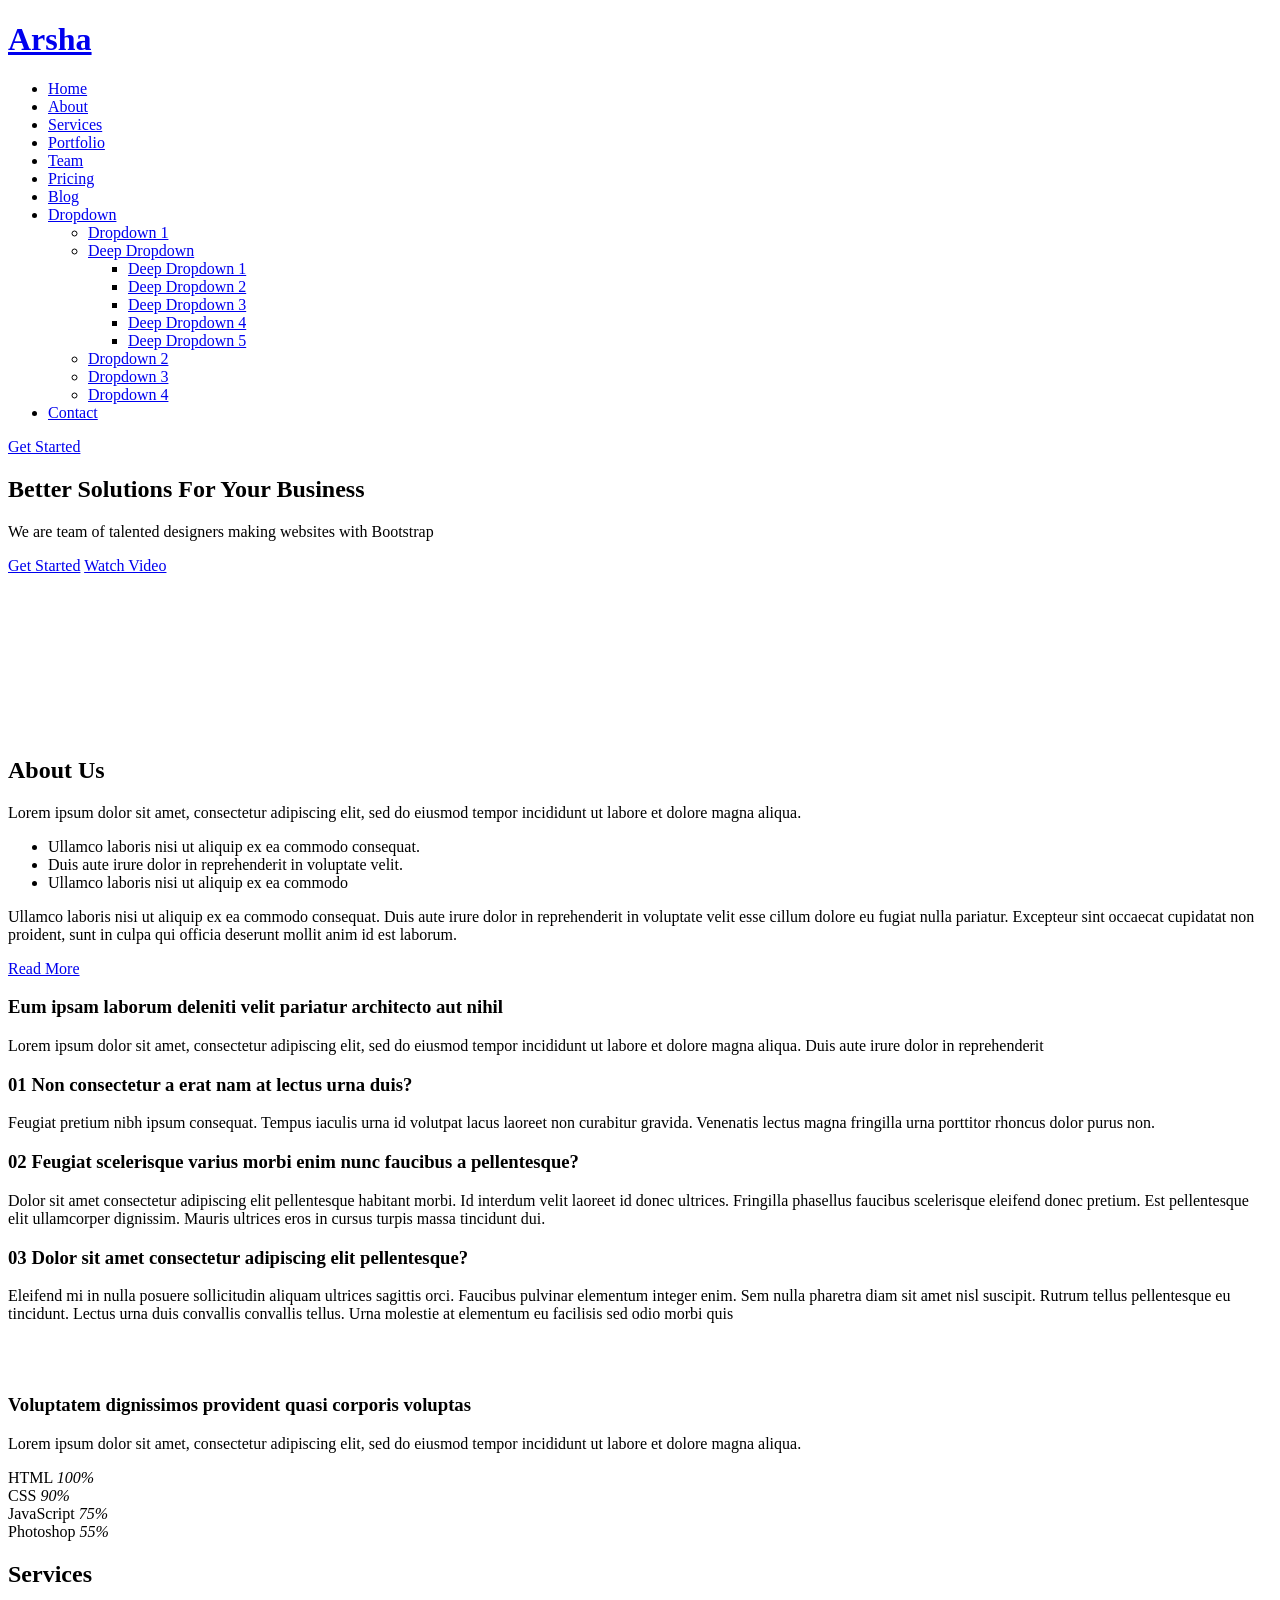
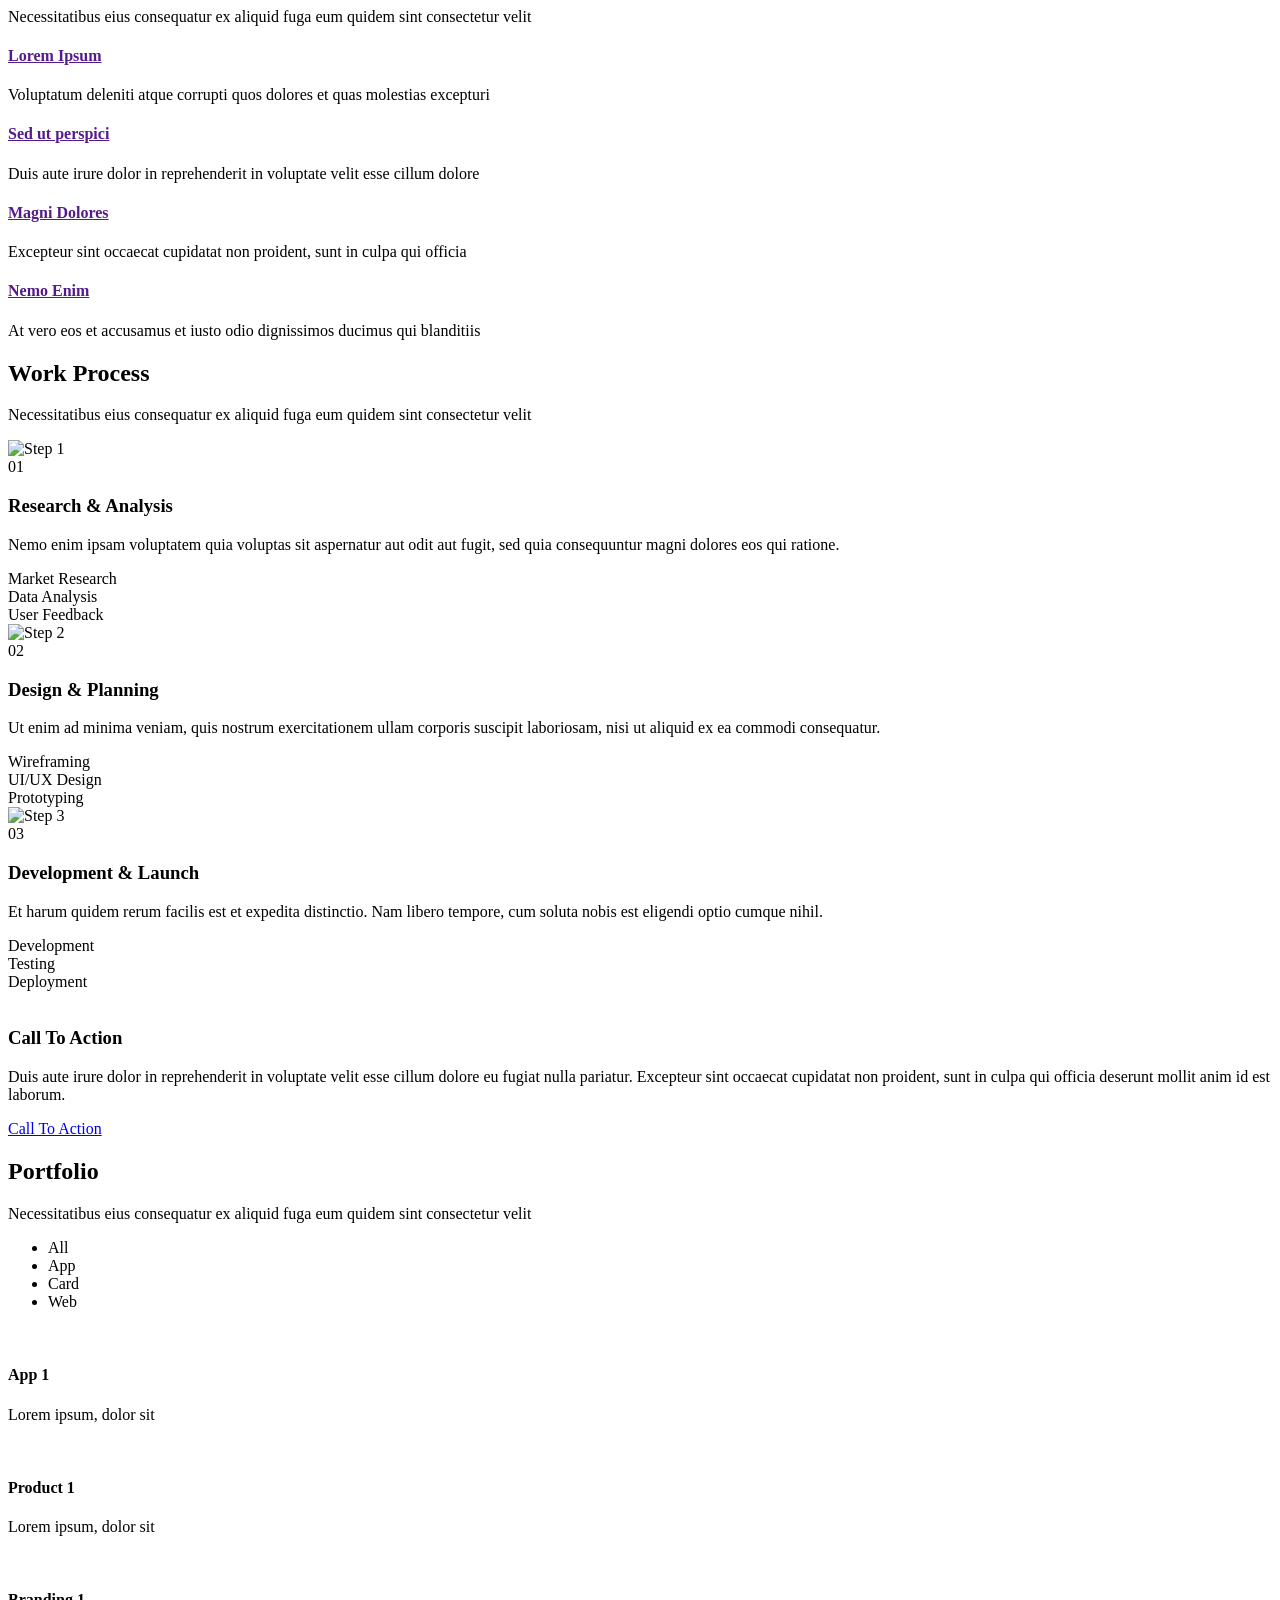
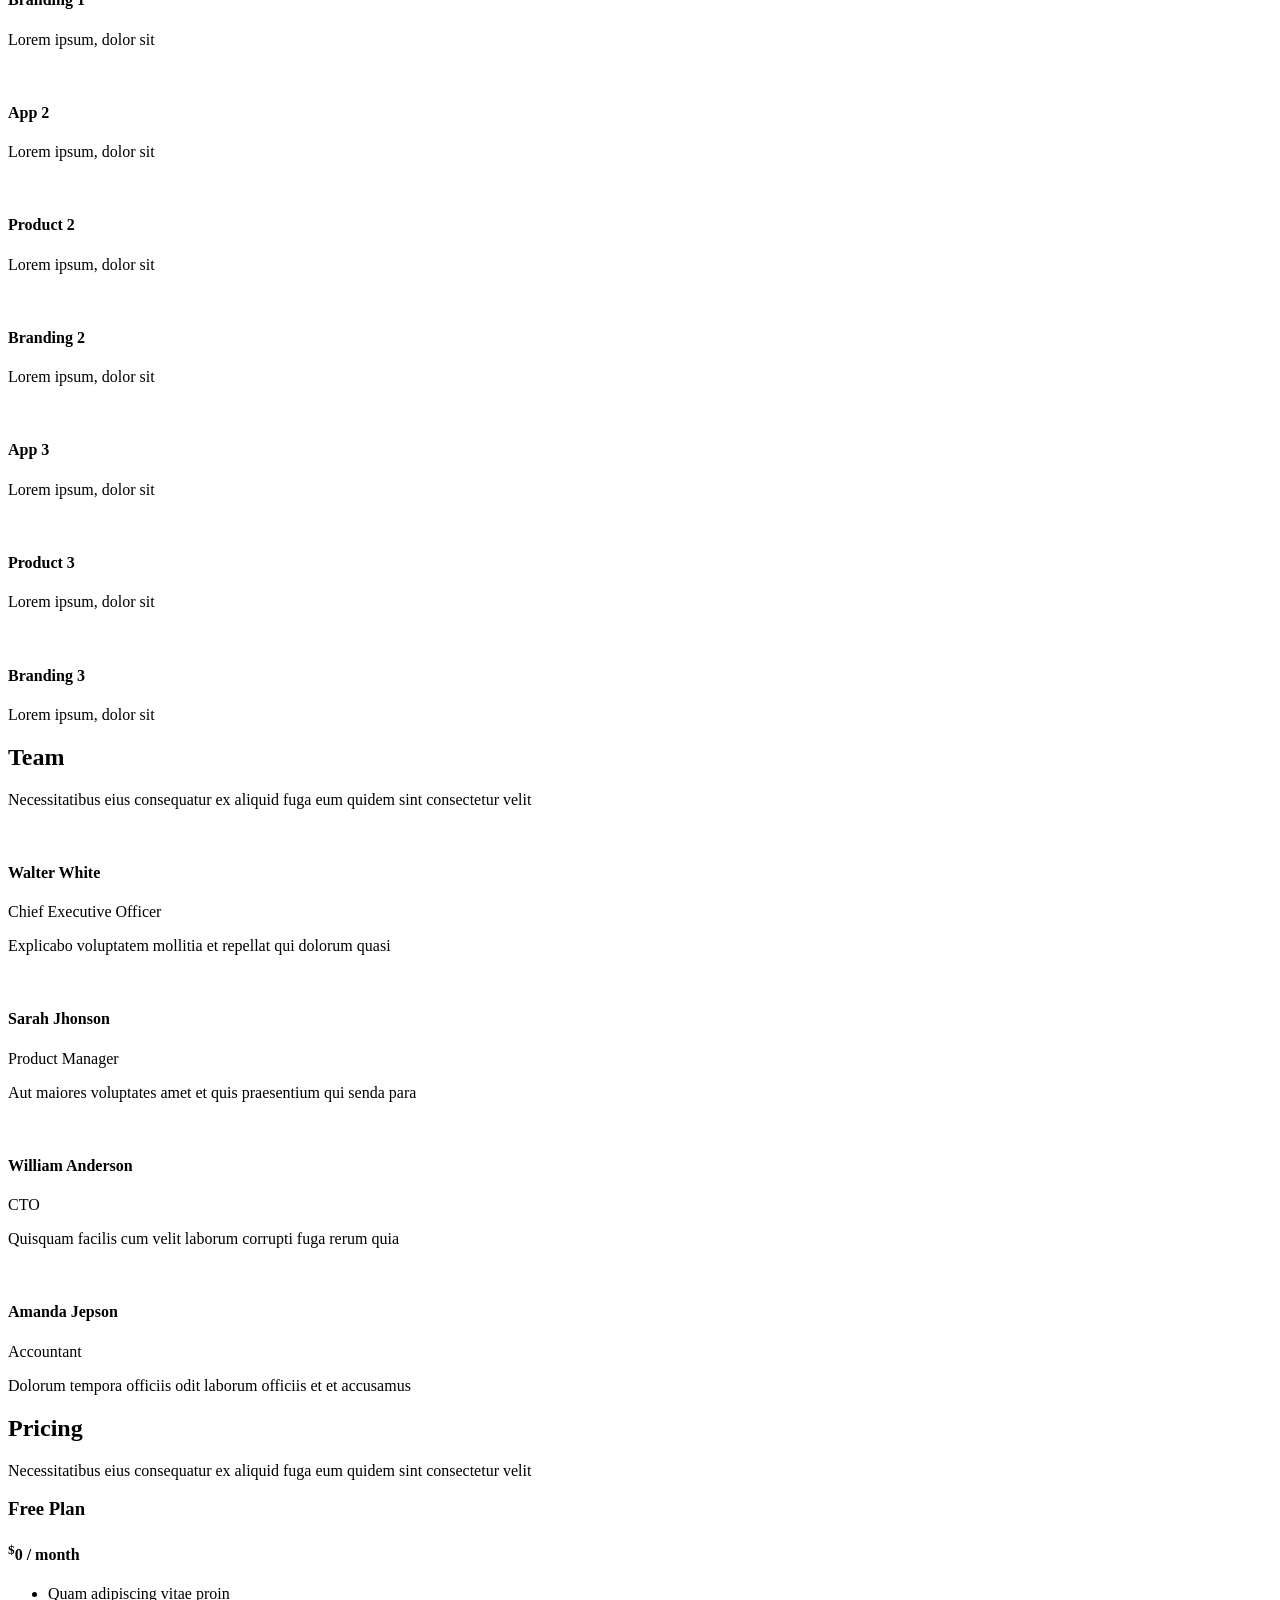
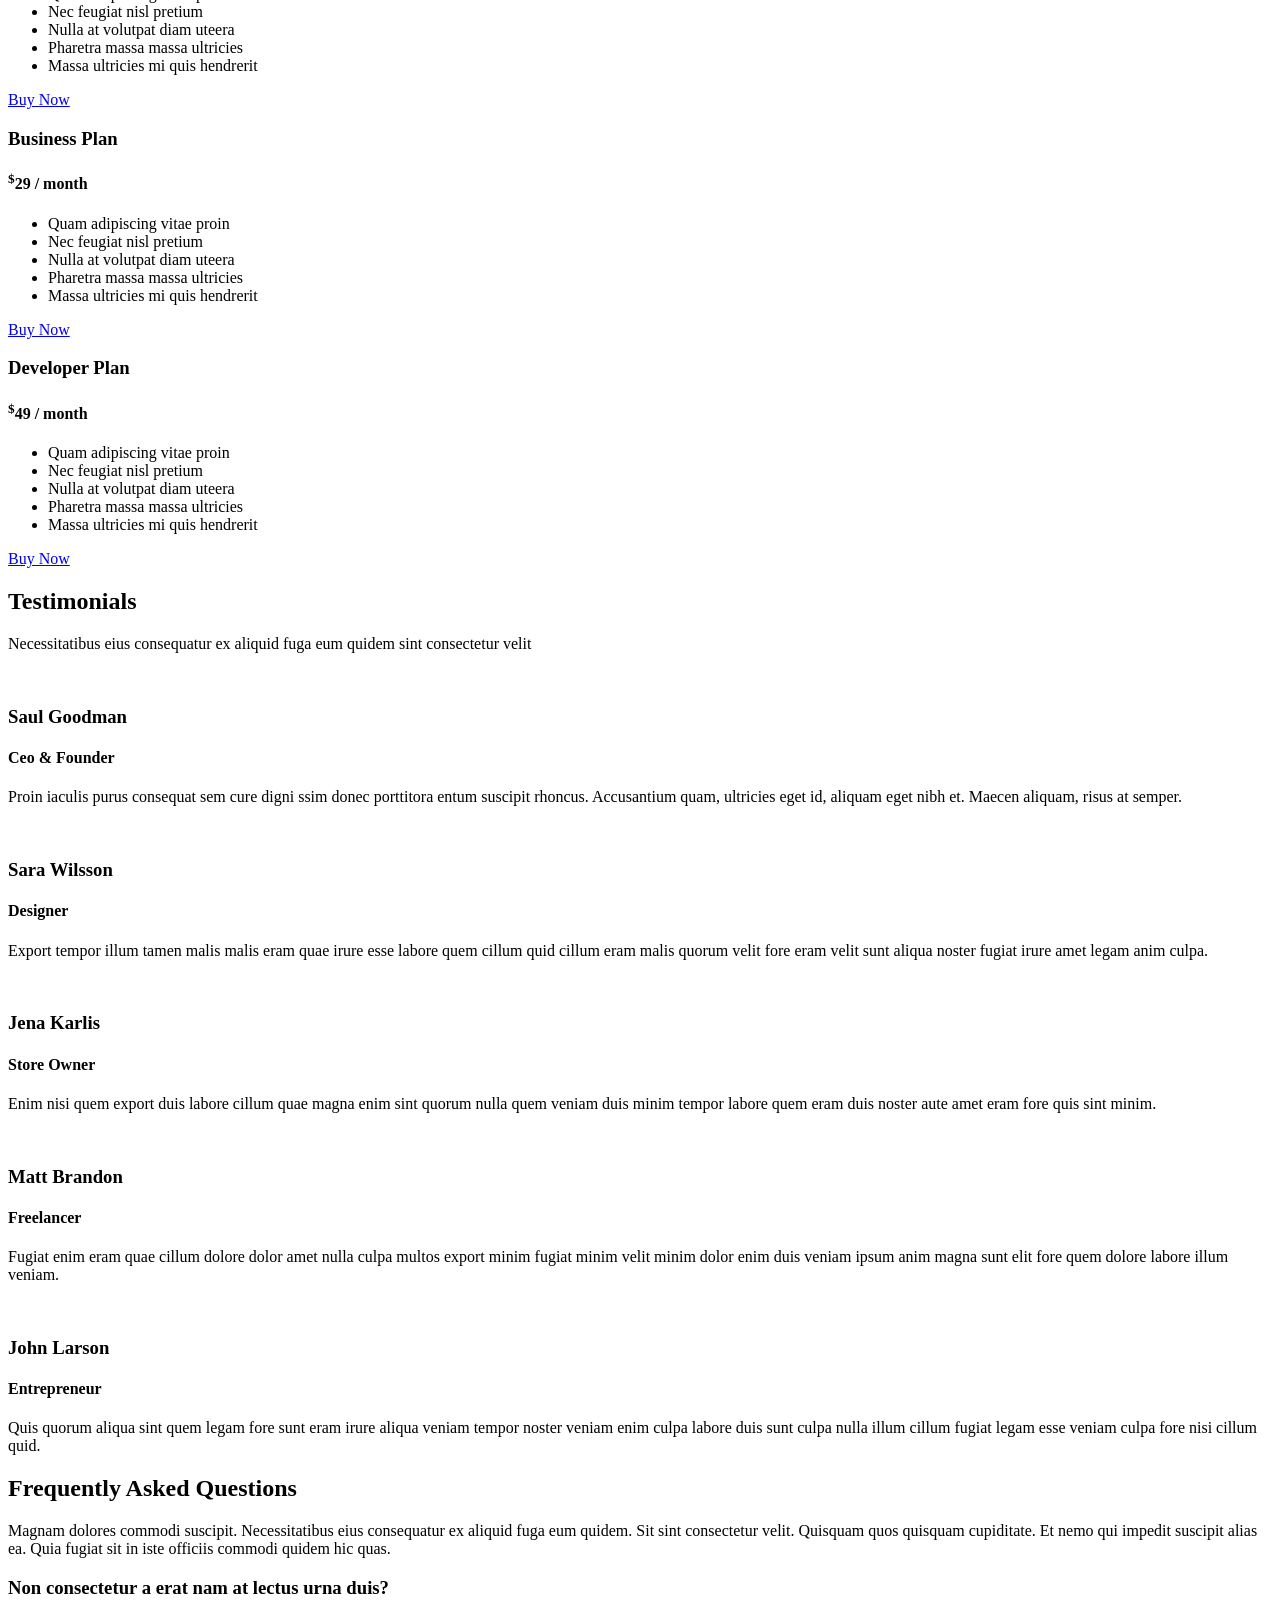
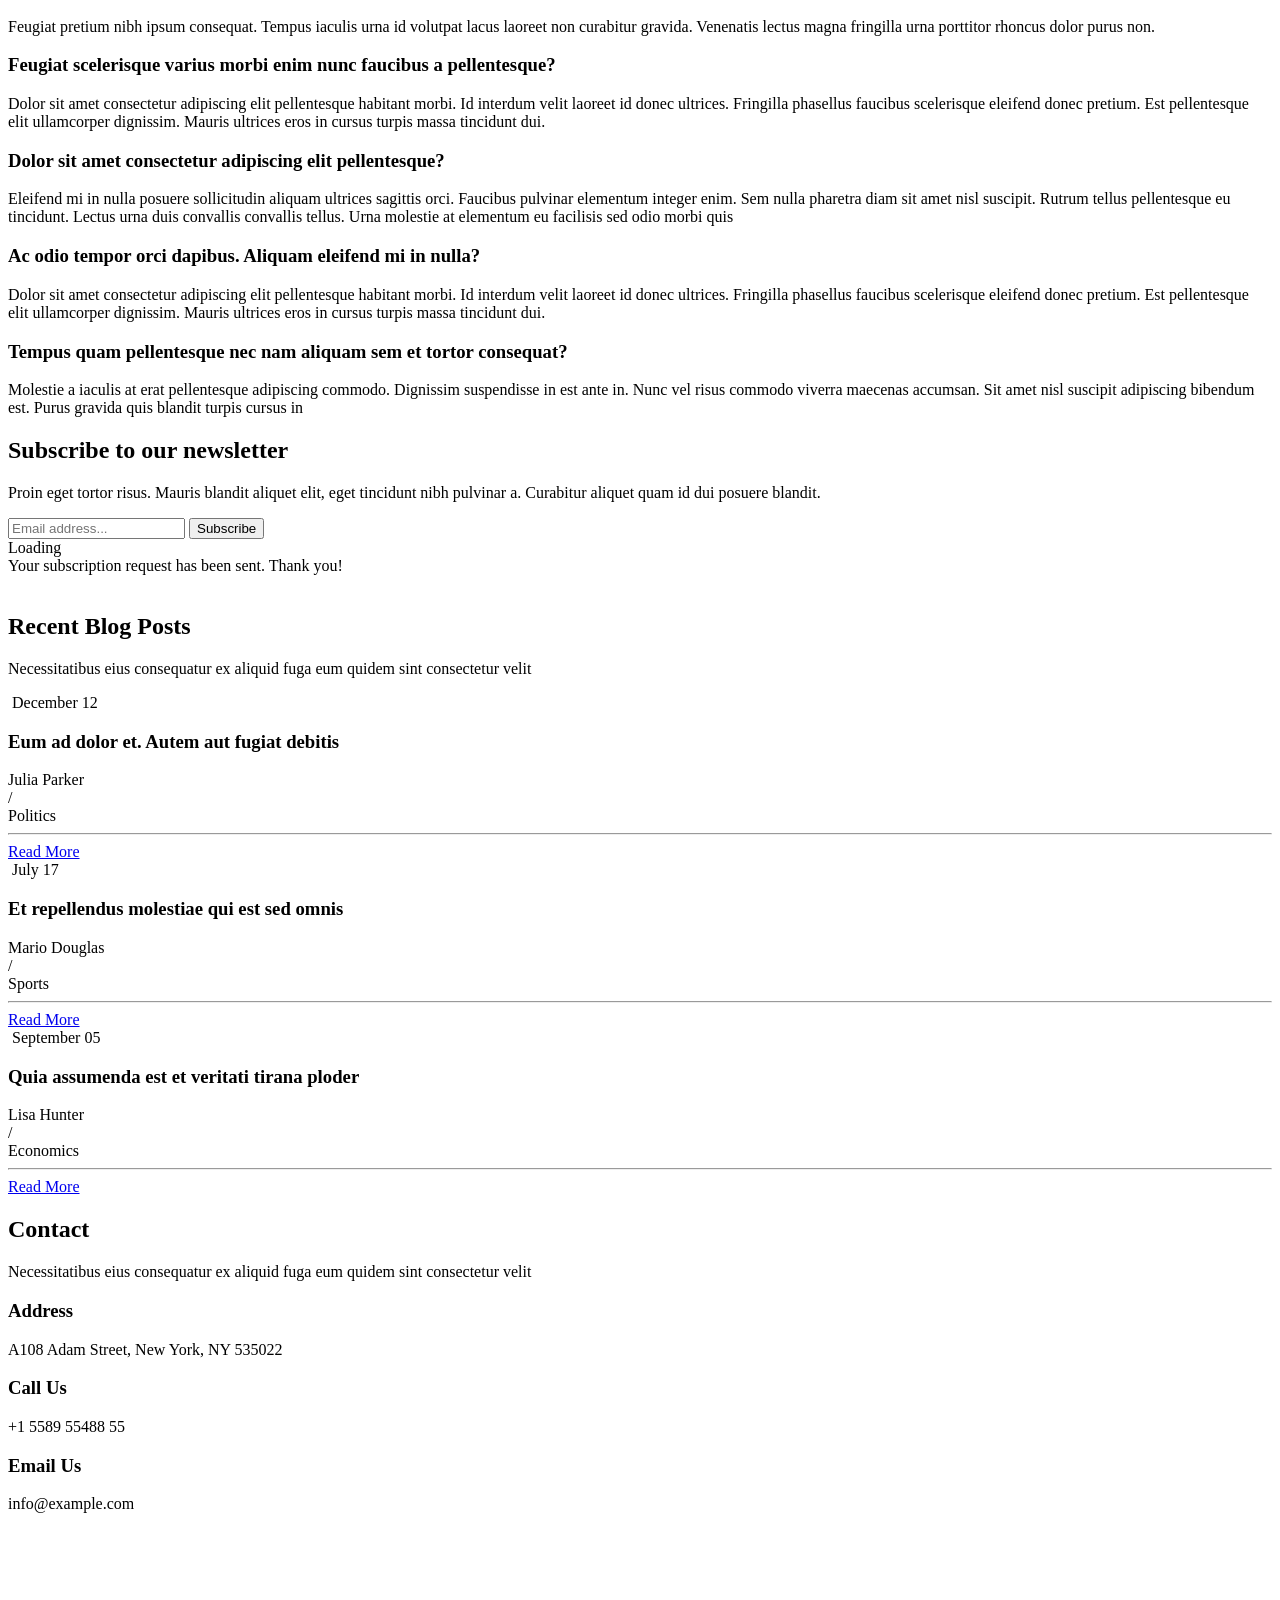
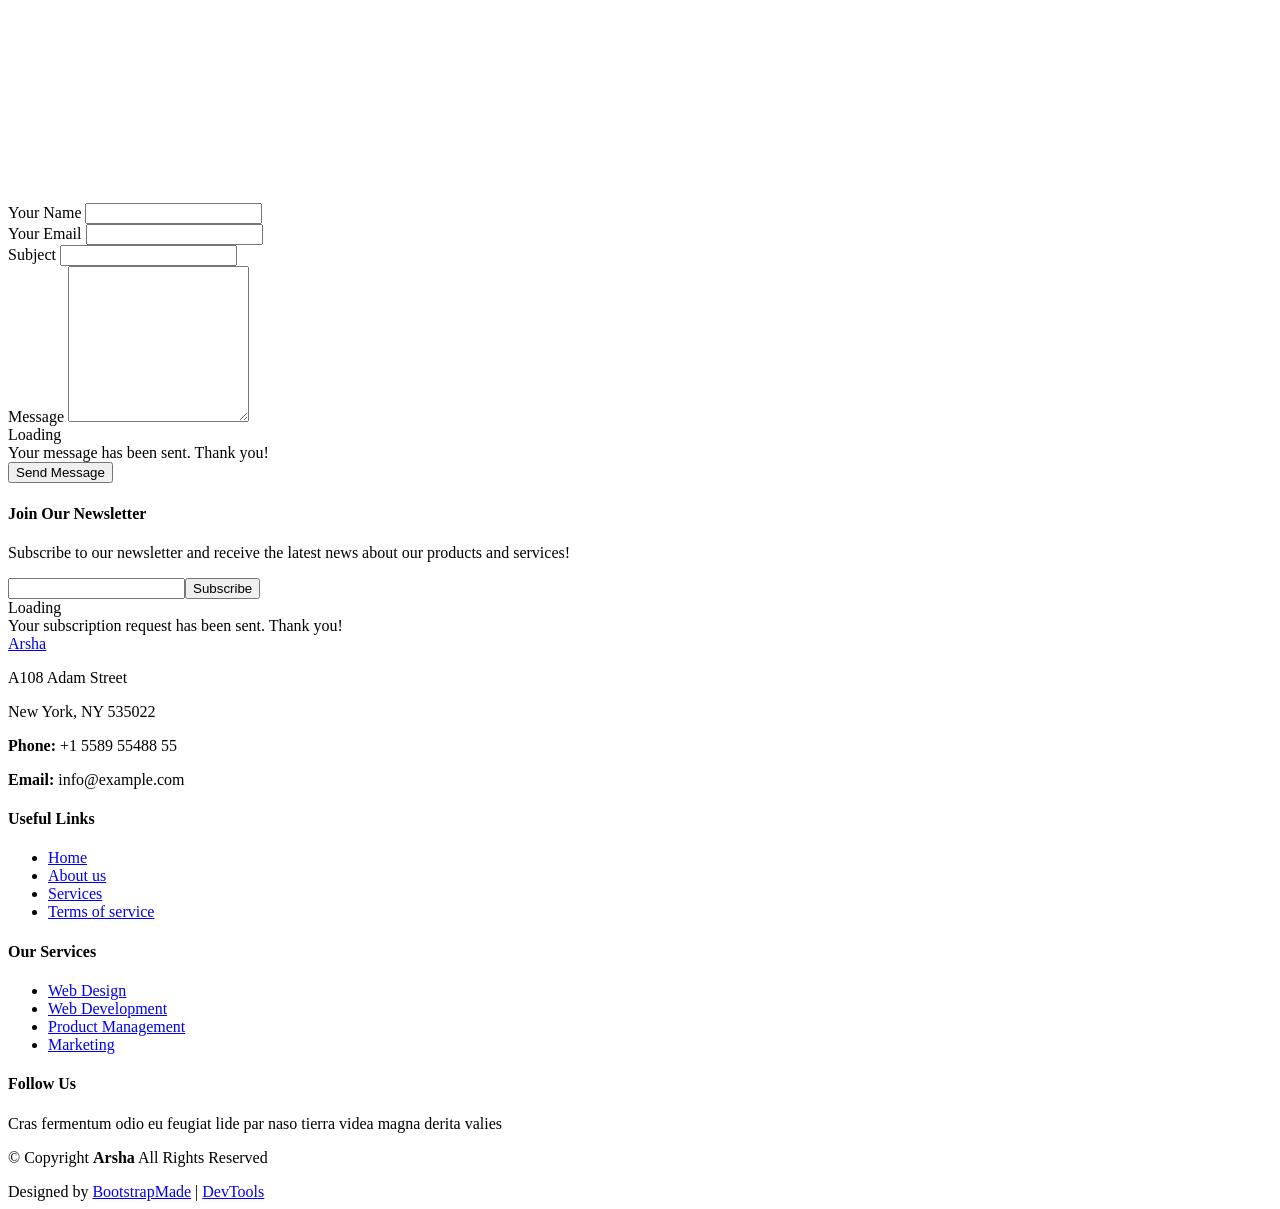
==== index.html @ c10fc230 "Add files via upload" ====
<!DOCTYPE html>
<html lang="en">

<head>
  <meta charset="utf-8">
  <meta content="width=device-width, initial-scale=1.0" name="viewport">
  <title>Index - Arsha Bootstrap Template</title>
  <meta name="description" content="">
  <meta name="keywords" content="">

  <!-- Favicons -->
  <link href="assets/img/favicon.png" rel="icon">
  <link href="assets/img/apple-touch-icon.png" rel="apple-touch-icon">

  <!-- Fonts -->
  <link href="https://fonts.googleapis.com" rel="preconnect">
  <link href="https://fonts.gstatic.com" rel="preconnect" crossorigin>
  <link href="https://fonts.googleapis.com/css2?family=Open+Sans:ital,wght@0,300;0,400;0,500;0,600;0,700;0,800;1,300;1,400;1,500;1,600;1,700;1,800&family=Poppins:ital,wght@0,100;0,200;0,300;0,400;0,500;0,600;0,700;0,800;0,900;1,100;1,200;1,300;1,400;1,500;1,600;1,700;1,800;1,900&family=Jost:ital,wght@0,100;0,200;0,300;0,400;0,500;0,600;0,700;0,800;0,900;1,100;1,200;1,300;1,400;1,500;1,600;1,700;1,800;1,900&display=swap" rel="stylesheet">

  <!-- Vendor CSS Files -->
  <link href="assets/vendor/bootstrap/css/bootstrap.min.css" rel="stylesheet">
  <link href="assets/vendor/bootstrap-icons/bootstrap-icons.css" rel="stylesheet">
  <link href="assets/vendor/aos/aos.css" rel="stylesheet">
  <link href="assets/vendor/glightbox/css/glightbox.min.css" rel="stylesheet">
  <link href="assets/vendor/swiper/swiper-bundle.min.css" rel="stylesheet">

  <!-- Main CSS File -->
  <link href="assets/css/main.css" rel="stylesheet">

  <!-- =======================================================
  * Template Name: Arsha
  * Template URL: https://bootstrapmade.com/arsha-free-bootstrap-html-template-corporate/
  * Updated: Feb 22 2025 with Bootstrap v5.3.3
  * Author: BootstrapMade.com
  * License: https://bootstrapmade.com/license/
  ======================================================== -->
</head>

<body class="index-page">

  <header id="header" class="header d-flex align-items-center fixed-top">
    <div class="container-fluid container-xl position-relative d-flex align-items-center">

      <a href="index.html" class="logo d-flex align-items-center me-auto">
        <!-- Uncomment the line below if you also wish to use an image logo -->
        <!-- <img src="assets/img/logo.webp" alt=""> -->
        <h1 class="sitename">Arsha</h1>
      </a>

      <nav id="navmenu" class="navmenu">
        <ul>
          <li><a href="#hero" class="active">Home</a></li>
          <li><a href="#about">About</a></li>
          <li><a href="#services">Services</a></li>
          <li><a href="#portfolio">Portfolio</a></li>
          <li><a href="#team">Team</a></li>
          <li><a href="#pricing">Pricing</a></li>
          <li><a href="blog.html">Blog</a></li>
          <li class="dropdown"><a href="#"><span>Dropdown</span> <i class="bi bi-chevron-down toggle-dropdown"></i></a>
            <ul>
              <li><a href="#">Dropdown 1</a></li>
              <li class="dropdown"><a href="#"><span>Deep Dropdown</span> <i class="bi bi-chevron-down toggle-dropdown"></i></a>
                <ul>
                  <li><a href="#">Deep Dropdown 1</a></li>
                  <li><a href="#">Deep Dropdown 2</a></li>
                  <li><a href="#">Deep Dropdown 3</a></li>
                  <li><a href="#">Deep Dropdown 4</a></li>
                  <li><a href="#">Deep Dropdown 5</a></li>
                </ul>
              </li>
              <li><a href="#">Dropdown 2</a></li>
              <li><a href="#">Dropdown 3</a></li>
              <li><a href="#">Dropdown 4</a></li>
            </ul>
          </li>
          <li><a href="#contact">Contact</a></li>
        </ul>
        <i class="mobile-nav-toggle d-xl-none bi bi-list"></i>
      </nav>

      <a class="btn-getstarted" href="#about">Get Started</a>

    </div>
  </header>

  <main class="main">

    <!-- Hero Section -->
    <section id="hero" class="hero section dark-background">

      <div class="container">
        <div class="row gy-4">
          <div class="col-lg-6 order-2 order-lg-1 d-flex flex-column justify-content-center" data-aos="zoom-out">
            <h1>Better Solutions For Your Business</h1>
            <p>We are team of talented designers making websites with Bootstrap</p>
            <div class="d-flex">
              <a href="#about" class="btn-get-started">Get Started</a>
              <a href="https://www.youtube.com/watch?v=Y7f98aduVJ8" class="glightbox btn-watch-video d-flex align-items-center"><i class="bi bi-play-circle"></i><span>Watch Video</span></a>
            </div>
          </div>
          <div class="col-lg-6 order-1 order-lg-2 hero-img" data-aos="zoom-out" data-aos-delay="200">
            <img src="assets/img/hero-img.png" class="img-fluid animated" alt="">
          </div>
        </div>
      </div>

    </section><!-- /Hero Section -->

    <!-- Clients Section -->
    <section id="clients" class="clients section light-background">

      <div class="container" data-aos="zoom-in">

        <div class="swiper init-swiper">
          <script type="application/json" class="swiper-config">
            {
              "loop": true,
              "speed": 600,
              "autoplay": {
                "delay": 5000
              },
              "slidesPerView": "auto",
              "pagination": {
                "el": ".swiper-pagination",
                "type": "bullets",
                "clickable": true
              },
              "breakpoints": {
                "320": {
                  "slidesPerView": 2,
                  "spaceBetween": 40
                },
                "480": {
                  "slidesPerView": 3,
                  "spaceBetween": 60
                },
                "640": {
                  "slidesPerView": 4,
                  "spaceBetween": 80
                },
                "992": {
                  "slidesPerView": 5,
                  "spaceBetween": 120
                },
                "1200": {
                  "slidesPerView": 6,
                  "spaceBetween": 120
                }
              }
            }
          </script>
          <div class="swiper-wrapper align-items-center">
            <div class="swiper-slide"><img src="assets/img/clients/clients-1.webp" class="img-fluid" alt=""></div>
            <div class="swiper-slide"><img src="assets/img/clients/clients-2.webp" class="img-fluid" alt=""></div>
            <div class="swiper-slide"><img src="assets/img/clients/clients-3.webp" class="img-fluid" alt=""></div>
            <div class="swiper-slide"><img src="assets/img/clients/clients-4.webp" class="img-fluid" alt=""></div>
            <div class="swiper-slide"><img src="assets/img/clients/clients-5.webp" class="img-fluid" alt=""></div>
            <div class="swiper-slide"><img src="assets/img/clients/clients-6.webp" class="img-fluid" alt=""></div>
            <div class="swiper-slide"><img src="assets/img/clients/clients-7.webp" class="img-fluid" alt=""></div>
            <div class="swiper-slide"><img src="assets/img/clients/clients-8.webp" class="img-fluid" alt=""></div>
          </div>
        </div>

      </div>

    </section><!-- /Clients Section -->

    <!-- About Section -->
    <section id="about" class="about section">

      <!-- Section Title -->
      <div class="container section-title" data-aos="fade-up">
        <h2>About Us</h2>
      </div><!-- End Section Title -->

      <div class="container">

        <div class="row gy-4">

          <div class="col-lg-6 content" data-aos="fade-up" data-aos-delay="100">
            <p>
              Lorem ipsum dolor sit amet, consectetur adipiscing elit, sed do eiusmod tempor incididunt ut labore et dolore
              magna aliqua.
            </p>
            <ul>
              <li><i class="bi bi-check2-circle"></i> <span>Ullamco laboris nisi ut aliquip ex ea commodo consequat.</span></li>
              <li><i class="bi bi-check2-circle"></i> <span>Duis aute irure dolor in reprehenderit in voluptate velit.</span></li>
              <li><i class="bi bi-check2-circle"></i> <span>Ullamco laboris nisi ut aliquip ex ea commodo</span></li>
            </ul>
          </div>

          <div class="col-lg-6" data-aos="fade-up" data-aos-delay="200">
            <p>Ullamco laboris nisi ut aliquip ex ea commodo consequat. Duis aute irure dolor in reprehenderit in voluptate velit esse cillum dolore eu fugiat nulla pariatur. Excepteur sint occaecat cupidatat non proident, sunt in culpa qui officia deserunt mollit anim id est laborum. </p>
            <a href="#" class="read-more"><span>Read More</span><i class="bi bi-arrow-right"></i></a>
          </div>

        </div>

      </div>

    </section><!-- /About Section -->

    <!-- Why Us Section -->
    <section id="why-us" class="section why-us light-background" data-builder="section">

      <div class="container-fluid">

        <div class="row gy-4">

          <div class="col-lg-7 d-flex flex-column justify-content-center order-2 order-lg-1">

            <div class="content px-xl-5" data-aos="fade-up" data-aos-delay="100">
              <h3><span>Eum ipsam laborum deleniti </span><strong>velit pariatur architecto aut nihil</strong></h3>
              <p>
                Lorem ipsum dolor sit amet, consectetur adipiscing elit, sed do eiusmod tempor incididunt ut labore et dolore magna aliqua. Duis aute irure dolor in reprehenderit
              </p>
            </div>

            <div class="faq-container px-xl-5" data-aos="fade-up" data-aos-delay="200">

              <div class="faq-item faq-active">

                <h3><span>01</span> Non consectetur a erat nam at lectus urna duis?</h3>
                <div class="faq-content">
                  <p>Feugiat pretium nibh ipsum consequat. Tempus iaculis urna id volutpat lacus laoreet non curabitur gravida. Venenatis lectus magna fringilla urna porttitor rhoncus dolor purus non.</p>
                </div>
                <i class="faq-toggle bi bi-chevron-right"></i>
              </div><!-- End Faq item-->

              <div class="faq-item">
                <h3><span>02</span> Feugiat scelerisque varius morbi enim nunc faucibus a pellentesque?</h3>
                <div class="faq-content">
                  <p>Dolor sit amet consectetur adipiscing elit pellentesque habitant morbi. Id interdum velit laoreet id donec ultrices. Fringilla phasellus faucibus scelerisque eleifend donec pretium. Est pellentesque elit ullamcorper dignissim. Mauris ultrices eros in cursus turpis massa tincidunt dui.</p>
                </div>
                <i class="faq-toggle bi bi-chevron-right"></i>
              </div><!-- End Faq item-->

              <div class="faq-item">
                <h3><span>03</span> Dolor sit amet consectetur adipiscing elit pellentesque?</h3>
                <div class="faq-content">
                  <p>Eleifend mi in nulla posuere sollicitudin aliquam ultrices sagittis orci. Faucibus pulvinar elementum integer enim. Sem nulla pharetra diam sit amet nisl suscipit. Rutrum tellus pellentesque eu tincidunt. Lectus urna duis convallis convallis tellus. Urna molestie at elementum eu facilisis sed odio morbi quis</p>
                </div>
                <i class="faq-toggle bi bi-chevron-right"></i>
              </div><!-- End Faq item-->

            </div>

          </div>

          <div class="col-lg-5 order-1 order-lg-2 why-us-img">
            <img src="assets/img/why-us.png" class="img-fluid" alt="" data-aos="zoom-in" data-aos-delay="100">
          </div>
        </div>

      </div>

    </section><!-- /Why Us Section -->

    <!-- Skills Section -->
    <section id="skills" class="skills section">

      <div class="container" data-aos="fade-up" data-aos-delay="100">

        <div class="row">

          <div class="col-lg-6 d-flex align-items-center">
            <img src="assets/img/illustration/illustration-10.webp" class="img-fluid" alt="">
          </div>

          <div class="col-lg-6 pt-4 pt-lg-0 content">

            <h3>Voluptatem dignissimos provident quasi corporis voluptas</h3>
            <p class="fst-italic">
              Lorem ipsum dolor sit amet, consectetur adipiscing elit, sed do eiusmod tempor incididunt ut labore et dolore magna aliqua.
            </p>

            <div class="skills-content skills-animation">

              <div class="progress">
                <span class="skill"><span>HTML</span> <i class="val">100%</i></span>
                <div class="progress-bar-wrap">
                  <div class="progress-bar" role="progressbar" aria-valuenow="100" aria-valuemin="0" aria-valuemax="100"></div>
                </div>
              </div><!-- End Skills Item -->

              <div class="progress">
                <span class="skill"><span>CSS</span> <i class="val">90%</i></span>
                <div class="progress-bar-wrap">
                  <div class="progress-bar" role="progressbar" aria-valuenow="90" aria-valuemin="0" aria-valuemax="100"></div>
                </div>
              </div><!-- End Skills Item -->

              <div class="progress">
                <span class="skill"><span>JavaScript</span> <i class="val">75%</i></span>
                <div class="progress-bar-wrap">
                  <div class="progress-bar" role="progressbar" aria-valuenow="75" aria-valuemin="0" aria-valuemax="100"></div>
                </div>
              </div><!-- End Skills Item -->

              <div class="progress">
                <span class="skill"><span>Photoshop</span> <i class="val">55%</i></span>
                <div class="progress-bar-wrap">
                  <div class="progress-bar" role="progressbar" aria-valuenow="55" aria-valuemin="0" aria-valuemax="100"></div>
                </div>
              </div><!-- End Skills Item -->

            </div>

          </div>
        </div>

      </div>

    </section><!-- /Skills Section -->

    <!-- Services Section -->
    <section id="services" class="services section light-background">

      <!-- Section Title -->
      <div class="container section-title" data-aos="fade-up">
        <h2>Services</h2>
        <p>Necessitatibus eius consequatur ex aliquid fuga eum quidem sint consectetur velit</p>
      </div><!-- End Section Title -->

      <div class="container">

        <div class="row gy-4">

          <div class="col-xl-3 col-md-6 d-flex" data-aos="fade-up" data-aos-delay="100">
            <div class="service-item position-relative">
              <div class="icon"><i class="bi bi-activity icon"></i></div>
              <h4><a href="" class="stretched-link">Lorem Ipsum</a></h4>
              <p>Voluptatum deleniti atque corrupti quos dolores et quas molestias excepturi</p>
            </div>
          </div><!-- End Service Item -->

          <div class="col-xl-3 col-md-6 d-flex" data-aos="fade-up" data-aos-delay="200">
            <div class="service-item position-relative">
              <div class="icon"><i class="bi bi-bounding-box-circles icon"></i></div>
              <h4><a href="" class="stretched-link">Sed ut perspici</a></h4>
              <p>Duis aute irure dolor in reprehenderit in voluptate velit esse cillum dolore</p>
            </div>
          </div><!-- End Service Item -->

          <div class="col-xl-3 col-md-6 d-flex" data-aos="fade-up" data-aos-delay="300">
            <div class="service-item position-relative">
              <div class="icon"><i class="bi bi-calendar4-week icon"></i></div>
              <h4><a href="" class="stretched-link">Magni Dolores</a></h4>
              <p>Excepteur sint occaecat cupidatat non proident, sunt in culpa qui officia</p>
            </div>
          </div><!-- End Service Item -->

          <div class="col-xl-3 col-md-6 d-flex" data-aos="fade-up" data-aos-delay="400">
            <div class="service-item position-relative">
              <div class="icon"><i class="bi bi-broadcast icon"></i></div>
              <h4><a href="" class="stretched-link">Nemo Enim</a></h4>
              <p>At vero eos et accusamus et iusto odio dignissimos ducimus qui blanditiis</p>
            </div>
          </div><!-- End Service Item -->

        </div>

      </div>

    </section><!-- /Services Section -->

    <!-- Work Process Section -->
    <section id="work-process" class="work-process section">

      <!-- Section Title -->
      <div class="container section-title" data-aos="fade-up">
        <h2>Work Process</h2>
        <p>Necessitatibus eius consequatur ex aliquid fuga eum quidem sint consectetur velit</p>
      </div><!-- End Section Title -->

      <div class="container" data-aos="fade-up" data-aos-delay="100">

        <div class="row gy-5">

          <div class="col-lg-4" data-aos="fade-up" data-aos-delay="200">
            <div class="steps-item">
              <div class="steps-image">
                <img src="assets/img/steps/steps-1.webp" alt="Step 1" class="img-fluid" loading="lazy">
              </div>
              <div class="steps-content">
                <div class="steps-number">01</div>
                <h3>Research &amp; Analysis</h3>
                <p>Nemo enim ipsam voluptatem quia voluptas sit aspernatur aut odit aut fugit, sed quia consequuntur magni dolores eos qui ratione.</p>
                <div class="steps-features">
                  <div class="feature-item">
                    <i class="bi bi-check-circle"></i>
                    <span>Market Research</span>
                  </div>
                  <div class="feature-item">
                    <i class="bi bi-check-circle"></i>
                    <span>Data Analysis</span>
                  </div>
                  <div class="feature-item">
                    <i class="bi bi-check-circle"></i>
                    <span>User Feedback</span>
                  </div>
                </div>
              </div>
            </div><!-- End Steps Item -->
          </div>

          <div class="col-lg-4" data-aos="fade-up" data-aos-delay="300">
            <div class="steps-item">
              <div class="steps-image">
                <img src="assets/img/steps/steps-2.webp" alt="Step 2" class="img-fluid" loading="lazy">
              </div>
              <div class="steps-content">
                <div class="steps-number">02</div>
                <h3>Design &amp; Planning</h3>
                <p>Ut enim ad minima veniam, quis nostrum exercitationem ullam corporis suscipit laboriosam, nisi ut aliquid ex ea commodi consequatur.</p>
                <div class="steps-features">
                  <div class="feature-item">
                    <i class="bi bi-check-circle"></i>
                    <span>Wireframing</span>
                  </div>
                  <div class="feature-item">
                    <i class="bi bi-check-circle"></i>
                    <span>UI/UX Design</span>
                  </div>
                  <div class="feature-item">
                    <i class="bi bi-check-circle"></i>
                    <span>Prototyping</span>
                  </div>
                </div>
              </div>
            </div><!-- End Steps Item -->
          </div>

          <div class="col-lg-4" data-aos="fade-up" data-aos-delay="400">
            <div class="steps-item">
              <div class="steps-image">
                <img src="assets/img/steps/steps-3.webp" alt="Step 3" class="img-fluid" loading="lazy">
              </div>
              <div class="steps-content">
                <div class="steps-number">03</div>
                <h3>Development &amp; Launch</h3>
                <p>Et harum quidem rerum facilis est et expedita distinctio. Nam libero tempore, cum soluta nobis est eligendi optio cumque nihil.</p>
                <div class="steps-features">
                  <div class="feature-item">
                    <i class="bi bi-check-circle"></i>
                    <span>Development</span>
                  </div>
                  <div class="feature-item">
                    <i class="bi bi-check-circle"></i>
                    <span>Testing</span>
                  </div>
                  <div class="feature-item">
                    <i class="bi bi-check-circle"></i>
                    <span>Deployment</span>
                  </div>
                </div>
              </div>
            </div><!-- End Steps Item -->
          </div>

        </div>

      </div>

    </section><!-- /Work Process Section -->

    <!-- Call To Action Section -->
    <section id="call-to-action" class="call-to-action section dark-background">

      <img src="assets/img/bg/bg-8.webp" alt="">

      <div class="container">

        <div class="row" data-aos="zoom-in" data-aos-delay="100">
          <div class="col-xl-9 text-center text-xl-start">
            <h3>Call To Action</h3>
            <p>Duis aute irure dolor in reprehenderit in voluptate velit esse cillum dolore eu fugiat nulla pariatur. Excepteur sint occaecat cupidatat non proident, sunt in culpa qui officia deserunt mollit anim id est laborum.</p>
          </div>
          <div class="col-xl-3 cta-btn-container text-center">
            <a class="cta-btn align-middle" href="#">Call To Action</a>
          </div>
        </div>

      </div>

    </section><!-- /Call To Action Section -->

    <!-- Portfolio Section -->
    <section id="portfolio" class="portfolio section">

      <!-- Section Title -->
      <div class="container section-title" data-aos="fade-up">
        <h2>Portfolio</h2>
        <p>Necessitatibus eius consequatur ex aliquid fuga eum quidem sint consectetur velit</p>
      </div><!-- End Section Title -->

      <div class="container">

        <div class="isotope-layout" data-default-filter="*" data-layout="masonry" data-sort="original-order">

          <ul class="portfolio-filters isotope-filters" data-aos="fade-up" data-aos-delay="100">
            <li data-filter="*" class="filter-active">All</li>
            <li data-filter=".filter-app">App</li>
            <li data-filter=".filter-product">Card</li>
            <li data-filter=".filter-branding">Web</li>
          </ul><!-- End Portfolio Filters -->

          <div class="row gy-4 isotope-container" data-aos="fade-up" data-aos-delay="200">

            <div class="col-lg-4 col-md-6 portfolio-item isotope-item filter-app">
              <img src="assets/img/portfolio/portfolio-portrait-1.webp" class="img-fluid" alt="">
              <div class="portfolio-info">
                <h4>App 1</h4>
                <p>Lorem ipsum, dolor sit</p>
                <a href="assets/img/portfolio/portfolio-portrait-1.webp" title="App 1" data-gallery="portfolio-gallery-app" class="glightbox preview-link"><i class="bi bi-zoom-in"></i></a>
                <a href="portfolio-details.html" title="More Details" class="details-link"><i class="bi bi-link-45deg"></i></a>
              </div>
            </div><!-- End Portfolio Item -->

            <div class="col-lg-4 col-md-6 portfolio-item isotope-item filter-product">
              <img src="assets/img/portfolio/portfolio-1.webp" class="img-fluid" alt="">
              <div class="portfolio-info">
                <h4>Product 1</h4>
                <p>Lorem ipsum, dolor sit</p>
                <a href="assets/img/portfolio/portfolio-1.webp" title="Product 1" data-gallery="portfolio-gallery-product" class="glightbox preview-link"><i class="bi bi-zoom-in"></i></a>
                <a href="portfolio-details.html" title="More Details" class="details-link"><i class="bi bi-link-45deg"></i></a>
              </div>
            </div><!-- End Portfolio Item -->

            <div class="col-lg-4 col-md-6 portfolio-item isotope-item filter-branding">
              <img src="assets/img/portfolio/portfolio-3.webp" class="img-fluid" alt="">
              <div class="portfolio-info">
                <h4>Branding 1</h4>
                <p>Lorem ipsum, dolor sit</p>
                <a href="assets/img/portfolio/portfolio-3.webp" title="Branding 1" data-gallery="portfolio-gallery-branding" class="glightbox preview-link"><i class="bi bi-zoom-in"></i></a>
                <a href="portfolio-details.html" title="More Details" class="details-link"><i class="bi bi-link-45deg"></i></a>
              </div>
            </div><!-- End Portfolio Item -->

            <div class="col-lg-4 col-md-6 portfolio-item isotope-item filter-app">
              <img src="assets/img/portfolio/portfolio-4.webp" class="img-fluid" alt="">
              <div class="portfolio-info">
                <h4>App 2</h4>
                <p>Lorem ipsum, dolor sit</p>
                <a href="assets/img/portfolio/portfolio-4.webp" title="App 2" data-gallery="portfolio-gallery-app" class="glightbox preview-link"><i class="bi bi-zoom-in"></i></a>
                <a href="portfolio-details.html" title="More Details" class="details-link"><i class="bi bi-link-45deg"></i></a>
              </div>
            </div><!-- End Portfolio Item -->

            <div class="col-lg-4 col-md-6 portfolio-item isotope-item filter-product">
              <img src="assets/img/portfolio/portfolio-portrait-2.webp" class="img-fluid" alt="">
              <div class="portfolio-info">
                <h4>Product 2</h4>
                <p>Lorem ipsum, dolor sit</p>
                <a href="assets/img/portfolio/portfolio-portrait-2.webp" title="Product 2" data-gallery="portfolio-gallery-product" class="glightbox preview-link"><i class="bi bi-zoom-in"></i></a>
                <a href="portfolio-details.html" title="More Details" class="details-link"><i class="bi bi-link-45deg"></i></a>
              </div>
            </div><!-- End Portfolio Item -->

            <div class="col-lg-4 col-md-6 portfolio-item isotope-item filter-branding">
              <img src="assets/img/portfolio/portfolio-portrait-3.webp" class="img-fluid" alt="">
              <div class="portfolio-info">
                <h4>Branding 2</h4>
                <p>Lorem ipsum, dolor sit</p>
                <a href="assets/img/portfolio/portfolio-portrait-3.webp" title="Branding 2" data-gallery="portfolio-gallery-branding" class="glightbox preview-link"><i class="bi bi-zoom-in"></i></a>
                <a href="portfolio-details.html" title="More Details" class="details-link"><i class="bi bi-link-45deg"></i></a>
              </div>
            </div><!-- End Portfolio Item -->

            <div class="col-lg-4 col-md-6 portfolio-item isotope-item filter-app">
              <img src="assets/img/portfolio/portfolio-7.webp" class="img-fluid" alt="">
              <div class="portfolio-info">
                <h4>App 3</h4>
                <p>Lorem ipsum, dolor sit</p>
                <a href="assets/img/portfolio/portfolio-7.webp" title="App 3" data-gallery="portfolio-gallery-app" class="glightbox preview-link"><i class="bi bi-zoom-in"></i></a>
                <a href="portfolio-details.html" title="More Details" class="details-link"><i class="bi bi-link-45deg"></i></a>
              </div>
            </div><!-- End Portfolio Item -->

            <div class="col-lg-4 col-md-6 portfolio-item isotope-item filter-product">
              <img src="assets/img/portfolio/portfolio-8.webp" class="img-fluid" alt="">
              <div class="portfolio-info">
                <h4>Product 3</h4>
                <p>Lorem ipsum, dolor sit</p>
                <a href="assets/img/portfolio/portfolio-8.webp" title="Product 3" data-gallery="portfolio-gallery-product" class="glightbox preview-link"><i class="bi bi-zoom-in"></i></a>
                <a href="portfolio-details.html" title="More Details" class="details-link"><i class="bi bi-link-45deg"></i></a>
              </div>
            </div><!-- End Portfolio Item -->

            <div class="col-lg-4 col-md-6 portfolio-item isotope-item filter-branding">
              <img src="assets/img/portfolio/portfolio-9.webp" class="img-fluid" alt="">
              <div class="portfolio-info">
                <h4>Branding 3</h4>
                <p>Lorem ipsum, dolor sit</p>
                <a href="assets/img/portfolio/portfolio-9.webp" title="Branding 2" data-gallery="portfolio-gallery-branding" class="glightbox preview-link"><i class="bi bi-zoom-in"></i></a>
                <a href="portfolio-details.html" title="More Details" class="details-link"><i class="bi bi-link-45deg"></i></a>
              </div>
            </div><!-- End Portfolio Item -->

          </div><!-- End Portfolio Container -->

        </div>

      </div>

    </section><!-- /Portfolio Section -->

    <!-- Team Section -->
    <section id="team" class="team section">

      <!-- Section Title -->
      <div class="container section-title" data-aos="fade-up">
        <h2>Team</h2>
        <p>Necessitatibus eius consequatur ex aliquid fuga eum quidem sint consectetur velit</p>
      </div><!-- End Section Title -->

      <div class="container">

        <div class="row gy-4">

          <div class="col-lg-6" data-aos="fade-up" data-aos-delay="100">
            <div class="team-member d-flex align-items-start">
              <div class="pic"><img src="assets/img/person/person-m-7.webp" class="img-fluid" alt=""></div>
              <div class="member-info">
                <h4>Walter White</h4>
                <span>Chief Executive Officer</span>
                <p>Explicabo voluptatem mollitia et repellat qui dolorum quasi</p>
                <div class="social">
                  <a href=""><i class="bi bi-twitter-x"></i></a>
                  <a href=""><i class="bi bi-facebook"></i></a>
                  <a href=""><i class="bi bi-instagram"></i></a>
                  <a href=""> <i class="bi bi-linkedin"></i> </a>
                </div>
              </div>
            </div>
          </div><!-- End Team Member -->

          <div class="col-lg-6" data-aos="fade-up" data-aos-delay="200">
            <div class="team-member d-flex align-items-start">
              <div class="pic"><img src="assets/img/person/person-f-8.webp" class="img-fluid" alt=""></div>
              <div class="member-info">
                <h4>Sarah Jhonson</h4>
                <span>Product Manager</span>
                <p>Aut maiores voluptates amet et quis praesentium qui senda para</p>
                <div class="social">
                  <a href=""><i class="bi bi-twitter-x"></i></a>
                  <a href=""><i class="bi bi-facebook"></i></a>
                  <a href=""><i class="bi bi-instagram"></i></a>
                  <a href=""> <i class="bi bi-linkedin"></i> </a>
                </div>
              </div>
            </div>
          </div><!-- End Team Member -->

          <div class="col-lg-6" data-aos="fade-up" data-aos-delay="300">
            <div class="team-member d-flex align-items-start">
              <div class="pic"><img src="assets/img/person/person-m-6.webp" class="img-fluid" alt=""></div>
              <div class="member-info">
                <h4>William Anderson</h4>
                <span>CTO</span>
                <p>Quisquam facilis cum velit laborum corrupti fuga rerum quia</p>
                <div class="social">
                  <a href=""><i class="bi bi-twitter-x"></i></a>
                  <a href=""><i class="bi bi-facebook"></i></a>
                  <a href=""><i class="bi bi-instagram"></i></a>
                  <a href=""> <i class="bi bi-linkedin"></i> </a>
                </div>
              </div>
            </div>
          </div><!-- End Team Member -->

          <div class="col-lg-6" data-aos="fade-up" data-aos-delay="400">
            <div class="team-member d-flex align-items-start">
              <div class="pic"><img src="assets/img/person/person-f-4.webp" class="img-fluid" alt=""></div>
              <div class="member-info">
                <h4>Amanda Jepson</h4>
                <span>Accountant</span>
                <p>Dolorum tempora officiis odit laborum officiis et et accusamus</p>
                <div class="social">
                  <a href=""><i class="bi bi-twitter-x"></i></a>
                  <a href=""><i class="bi bi-facebook"></i></a>
                  <a href=""><i class="bi bi-instagram"></i></a>
                  <a href=""> <i class="bi bi-linkedin"></i> </a>
                </div>
              </div>
            </div>
          </div><!-- End Team Member -->

        </div>

      </div>

    </section><!-- /Team Section -->

    <!-- Pricing Section -->
    <section id="pricing" class="pricing section light-background">

      <!-- Section Title -->
      <div class="container section-title" data-aos="fade-up">
        <h2>Pricing</h2>
        <p>Necessitatibus eius consequatur ex aliquid fuga eum quidem sint consectetur velit</p>
      </div><!-- End Section Title -->

      <div class="container">

        <div class="row gy-4">

          <div class="col-lg-4" data-aos="zoom-in" data-aos-delay="100">
            <div class="pricing-item">
              <h3>Free Plan</h3>
              <h4><sup>$</sup>0<span> / month</span></h4>
              <ul>
                <li><i class="bi bi-check"></i> <span>Quam adipiscing vitae proin</span></li>
                <li><i class="bi bi-check"></i> <span>Nec feugiat nisl pretium</span></li>
                <li><i class="bi bi-check"></i> <span>Nulla at volutpat diam uteera</span></li>
                <li class="na"><i class="bi bi-x"></i> <span>Pharetra massa massa ultricies</span></li>
                <li class="na"><i class="bi bi-x"></i> <span>Massa ultricies mi quis hendrerit</span></li>
              </ul>
              <a href="#" class="buy-btn">Buy Now</a>
            </div>
          </div><!-- End Pricing Item -->

          <div class="col-lg-4" data-aos="zoom-in" data-aos-delay="200">
            <div class="pricing-item featured">
              <h3>Business Plan</h3>
              <h4><sup>$</sup>29<span> / month</span></h4>
              <ul>
                <li><i class="bi bi-check"></i> <span>Quam adipiscing vitae proin</span></li>
                <li><i class="bi bi-check"></i> <span>Nec feugiat nisl pretium</span></li>
                <li><i class="bi bi-check"></i> <span>Nulla at volutpat diam uteera</span></li>
                <li><i class="bi bi-check"></i> <span>Pharetra massa massa ultricies</span></li>
                <li><i class="bi bi-check"></i> <span>Massa ultricies mi quis hendrerit</span></li>
              </ul>
              <a href="#" class="buy-btn">Buy Now</a>
            </div>
          </div><!-- End Pricing Item -->

          <div class="col-lg-4" data-aos="zoom-in" data-aos-delay="300">
            <div class="pricing-item">
              <h3>Developer Plan</h3>
              <h4><sup>$</sup>49<span> / month</span></h4>
              <ul>
                <li><i class="bi bi-check"></i> <span>Quam adipiscing vitae proin</span></li>
                <li><i class="bi bi-check"></i> <span>Nec feugiat nisl pretium</span></li>
                <li><i class="bi bi-check"></i> <span>Nulla at volutpat diam uteera</span></li>
                <li><i class="bi bi-check"></i> <span>Pharetra massa massa ultricies</span></li>
                <li><i class="bi bi-check"></i> <span>Massa ultricies mi quis hendrerit</span></li>
              </ul>
              <a href="#" class="buy-btn">Buy Now</a>
            </div>
          </div><!-- End Pricing Item -->

        </div>

      </div>

    </section><!-- /Pricing Section -->

    <!-- Testimonials Section -->
    <section id="testimonials" class="testimonials section">

      <!-- Section Title -->
      <div class="container section-title" data-aos="fade-up">
        <h2>Testimonials</h2>
        <p>Necessitatibus eius consequatur ex aliquid fuga eum quidem sint consectetur velit</p>
      </div><!-- End Section Title -->

      <div class="container" data-aos="fade-up" data-aos-delay="100">

        <div class="swiper init-swiper">
          <script type="application/json" class="swiper-config">
            {
              "loop": true,
              "speed": 600,
              "autoplay": {
                "delay": 5000
              },
              "slidesPerView": "auto",
              "pagination": {
                "el": ".swiper-pagination",
                "type": "bullets",
                "clickable": true
              }
            }
          </script>
          <div class="swiper-wrapper">

            <div class="swiper-slide">
              <div class="testimonial-item">
                <img src="assets/img/person/person-m-9.webp" class="testimonial-img" alt="">
                <h3>Saul Goodman</h3>
                <h4>Ceo &amp; Founder</h4>
                <div class="stars">
                  <i class="bi bi-star-fill"></i><i class="bi bi-star-fill"></i><i class="bi bi-star-fill"></i><i class="bi bi-star-fill"></i><i class="bi bi-star-fill"></i>
                </div>
                <p>
                  <i class="bi bi-quote quote-icon-left"></i>
                  <span>Proin iaculis purus consequat sem cure digni ssim donec porttitora entum suscipit rhoncus. Accusantium quam, ultricies eget id, aliquam eget nibh et. Maecen aliquam, risus at semper.</span>
                  <i class="bi bi-quote quote-icon-right"></i>
                </p>
              </div>
            </div><!-- End testimonial item -->

            <div class="swiper-slide">
              <div class="testimonial-item">
                <img src="assets/img/person/person-f-5.webp" class="testimonial-img" alt="">
                <h3>Sara Wilsson</h3>
                <h4>Designer</h4>
                <div class="stars">
                  <i class="bi bi-star-fill"></i><i class="bi bi-star-fill"></i><i class="bi bi-star-fill"></i><i class="bi bi-star-fill"></i><i class="bi bi-star-fill"></i>
                </div>
                <p>
                  <i class="bi bi-quote quote-icon-left"></i>
                  <span>Export tempor illum tamen malis malis eram quae irure esse labore quem cillum quid cillum eram malis quorum velit fore eram velit sunt aliqua noster fugiat irure amet legam anim culpa.</span>
                  <i class="bi bi-quote quote-icon-right"></i>
                </p>
              </div>
            </div><!-- End testimonial item -->

            <div class="swiper-slide">
              <div class="testimonial-item">
                <img src="assets/img/person/person-f-12.webp" class="testimonial-img" alt="">
                <h3>Jena Karlis</h3>
                <h4>Store Owner</h4>
                <div class="stars">
                  <i class="bi bi-star-fill"></i><i class="bi bi-star-fill"></i><i class="bi bi-star-fill"></i><i class="bi bi-star-fill"></i><i class="bi bi-star-fill"></i>
                </div>
                <p>
                  <i class="bi bi-quote quote-icon-left"></i>
                  <span>Enim nisi quem export duis labore cillum quae magna enim sint quorum nulla quem veniam duis minim tempor labore quem eram duis noster aute amet eram fore quis sint minim.</span>
                  <i class="bi bi-quote quote-icon-right"></i>
                </p>
              </div>
            </div><!-- End testimonial item -->

            <div class="swiper-slide">
              <div class="testimonial-item">
                <img src="assets/img/person/person-m-12.webp" class="testimonial-img" alt="">
                <h3>Matt Brandon</h3>
                <h4>Freelancer</h4>
                <div class="stars">
                  <i class="bi bi-star-fill"></i><i class="bi bi-star-fill"></i><i class="bi bi-star-fill"></i><i class="bi bi-star-fill"></i><i class="bi bi-star-fill"></i>
                </div>
                <p>
                  <i class="bi bi-quote quote-icon-left"></i>
                  <span>Fugiat enim eram quae cillum dolore dolor amet nulla culpa multos export minim fugiat minim velit minim dolor enim duis veniam ipsum anim magna sunt elit fore quem dolore labore illum veniam.</span>
                  <i class="bi bi-quote quote-icon-right"></i>
                </p>
              </div>
            </div><!-- End testimonial item -->

            <div class="swiper-slide">
              <div class="testimonial-item">
                <img src="assets/img/person/person-m-13.webp" class="testimonial-img" alt="">
                <h3>John Larson</h3>
                <h4>Entrepreneur</h4>
                <div class="stars">
                  <i class="bi bi-star-fill"></i><i class="bi bi-star-fill"></i><i class="bi bi-star-fill"></i><i class="bi bi-star-fill"></i><i class="bi bi-star-fill"></i>
                </div>
                <p>
                  <i class="bi bi-quote quote-icon-left"></i>
                  <span>Quis quorum aliqua sint quem legam fore sunt eram irure aliqua veniam tempor noster veniam enim culpa labore duis sunt culpa nulla illum cillum fugiat legam esse veniam culpa fore nisi cillum quid.</span>
                  <i class="bi bi-quote quote-icon-right"></i>
                </p>
              </div>
            </div><!-- End testimonial item -->

          </div>
          <div class="swiper-pagination"></div>
        </div>

      </div>

    </section><!-- /Testimonials Section -->

    <!-- Faq 2 Section -->
    <section id="faq-2" class="faq-2 section light-background">

      <!-- Section Title -->
      <div class="container section-title" data-aos="fade-up">
        <h2>Frequently Asked Questions</h2>
        <p>Magnam dolores commodi suscipit. Necessitatibus eius consequatur ex aliquid fuga eum quidem. Sit sint consectetur velit. Quisquam quos quisquam cupiditate. Et nemo qui impedit suscipit alias ea. Quia fugiat sit in iste officiis commodi quidem hic quas.</p>
      </div><!-- End Section Title -->

      <div class="container">

        <div class="row justify-content-center">

          <div class="col-lg-10">

            <div class="faq-container">

              <div class="faq-item faq-active" data-aos="fade-up" data-aos-delay="200">
                <i class="faq-icon bi bi-question-circle"></i>
                <h3>Non consectetur a erat nam at lectus urna duis?</h3>
                <div class="faq-content">
                  <p>Feugiat pretium nibh ipsum consequat. Tempus iaculis urna id volutpat lacus laoreet non curabitur gravida. Venenatis lectus magna fringilla urna porttitor rhoncus dolor purus non.</p>
                </div>
                <i class="faq-toggle bi bi-chevron-right"></i>
              </div><!-- End Faq item-->

              <div class="faq-item" data-aos="fade-up" data-aos-delay="300">
                <i class="faq-icon bi bi-question-circle"></i>
                <h3>Feugiat scelerisque varius morbi enim nunc faucibus a pellentesque?</h3>
                <div class="faq-content">
                  <p>Dolor sit amet consectetur adipiscing elit pellentesque habitant morbi. Id interdum velit laoreet id donec ultrices. Fringilla phasellus faucibus scelerisque eleifend donec pretium. Est pellentesque elit ullamcorper dignissim. Mauris ultrices eros in cursus turpis massa tincidunt dui.</p>
                </div>
                <i class="faq-toggle bi bi-chevron-right"></i>
              </div><!-- End Faq item-->

              <div class="faq-item" data-aos="fade-up" data-aos-delay="400">
                <i class="faq-icon bi bi-question-circle"></i>
                <h3>Dolor sit amet consectetur adipiscing elit pellentesque?</h3>
                <div class="faq-content">
                  <p>Eleifend mi in nulla posuere sollicitudin aliquam ultrices sagittis orci. Faucibus pulvinar elementum integer enim. Sem nulla pharetra diam sit amet nisl suscipit. Rutrum tellus pellentesque eu tincidunt. Lectus urna duis convallis convallis tellus. Urna molestie at elementum eu facilisis sed odio morbi quis</p>
                </div>
                <i class="faq-toggle bi bi-chevron-right"></i>
              </div><!-- End Faq item-->

              <div class="faq-item" data-aos="fade-up" data-aos-delay="500">
                <i class="faq-icon bi bi-question-circle"></i>
                <h3>Ac odio tempor orci dapibus. Aliquam eleifend mi in nulla?</h3>
                <div class="faq-content">
                  <p>Dolor sit amet consectetur adipiscing elit pellentesque habitant morbi. Id interdum velit laoreet id donec ultrices. Fringilla phasellus faucibus scelerisque eleifend donec pretium. Est pellentesque elit ullamcorper dignissim. Mauris ultrices eros in cursus turpis massa tincidunt dui.</p>
                </div>
                <i class="faq-toggle bi bi-chevron-right"></i>
              </div><!-- End Faq item-->

              <div class="faq-item" data-aos="fade-up" data-aos-delay="600">
                <i class="faq-icon bi bi-question-circle"></i>
                <h3>Tempus quam pellentesque nec nam aliquam sem et tortor consequat?</h3>
                <div class="faq-content">
                  <p>Molestie a iaculis at erat pellentesque adipiscing commodo. Dignissim suspendisse in est ante in. Nunc vel risus commodo viverra maecenas accumsan. Sit amet nisl suscipit adipiscing bibendum est. Purus gravida quis blandit turpis cursus in</p>
                </div>
                <i class="faq-toggle bi bi-chevron-right"></i>
              </div><!-- End Faq item-->

            </div>

          </div>

        </div>

      </div>

    </section><!-- /Faq 2 Section -->

    <!-- Subscribe Section -->
    <section id="subscribe" class="subscribe section">
      <div class="container" data-aos="fade-up" data-aos-delay="100">
        <div class="row gy-4 justify-content-between align-items-center">
          <div class="col-lg-6">
            <div class="cta-content" data-aos="fade-up" data-aos-delay="200">
              <h2>Subscribe to our newsletter</h2>
              <p>Proin eget tortor risus. Mauris blandit aliquet elit, eget tincidunt nibh pulvinar a. Curabitur aliquet quam id dui posuere blandit.</p>
              <form action="forms/newsletter.php" method="post" class="php-email-form cta-form" data-aos="fade-up" data-aos-delay="300">
                <div class="input-group mb-3">
                  <input type="email" class="form-control" placeholder="Email address..." aria-label="Email address" aria-describedby="button-subscribe">
                  <button class="btn btn-primary" type="submit" id="button-subscribe">Subscribe</button>
                </div>
                <div class="loading">Loading</div>
                <div class="error-message"></div>
                <div class="sent-message">Your subscription request has been sent. Thank you!</div>
              </form>
            </div>
          </div>
          <div class="col-lg-4">
            <div class="cta-image" data-aos="zoom-out" data-aos-delay="200">
              <img src="assets/img/cta/cta-1.webp" alt="" class="img-fluid">
            </div>
          </div>
        </div>
      </div>
    </section><!-- /Subscribe Section -->

    <!-- Recent Blog Postst Section -->
    <section id="recent-blog-postst" class="recent-blog-postst section light-background">

      <!-- Section Title -->
      <div class="container section-title" data-aos="fade-up">
        <h2>Recent Blog Posts</h2>
        <p>Necessitatibus eius consequatur ex aliquid fuga eum quidem sint consectetur velit</p>
      </div><!-- End Section Title -->

      <div class="container">

        <div class="row gy-5">

          <div class="col-xl-4 col-md-6">
            <div class="post-item position-relative h-100" data-aos="fade-up" data-aos-delay="100">

              <div class="post-img position-relative overflow-hidden">
                <img src="assets/img/blog/blog-post-1.webp" class="img-fluid" alt="">
                <span class="post-date">December 12</span>
              </div>

              <div class="post-content d-flex flex-column">

                <h3 class="post-title">Eum ad dolor et. Autem aut fugiat debitis</h3>

                <div class="meta d-flex align-items-center">
                  <div class="d-flex align-items-center">
                    <i class="bi bi-person"></i> <span class="ps-2">Julia Parker</span>
                  </div>
                  <span class="px-3 text-black-50">/</span>
                  <div class="d-flex align-items-center">
                    <i class="bi bi-folder2"></i> <span class="ps-2">Politics</span>
                  </div>
                </div>

                <hr>

                <a href="blog-details.html" class="readmore stretched-link"><span>Read More</span><i class="bi bi-arrow-right"></i></a>

              </div>

            </div>
          </div><!-- End post item -->

          <div class="col-xl-4 col-md-6">
            <div class="post-item position-relative h-100" data-aos="fade-up" data-aos-delay="200">

              <div class="post-img position-relative overflow-hidden">
                <img src="assets/img/blog/blog-post-2.webp" class="img-fluid" alt="">
                <span class="post-date">July 17</span>
              </div>

              <div class="post-content d-flex flex-column">

                <h3 class="post-title">Et repellendus molestiae qui est sed omnis</h3>

                <div class="meta d-flex align-items-center">
                  <div class="d-flex align-items-center">
                    <i class="bi bi-person"></i> <span class="ps-2">Mario Douglas</span>
                  </div>
                  <span class="px-3 text-black-50">/</span>
                  <div class="d-flex align-items-center">
                    <i class="bi bi-folder2"></i> <span class="ps-2">Sports</span>
                  </div>
                </div>

                <hr>

                <a href="blog-details.html" class="readmore stretched-link"><span>Read More</span><i class="bi bi-arrow-right"></i></a>

              </div>

            </div>
          </div><!-- End post item -->

          <div class="col-xl-4 col-md-6" data-aos="fade-up" data-aos-delay="300">
            <div class="post-item position-relative h-100">

              <div class="post-img position-relative overflow-hidden">
                <img src="assets/img/blog/blog-post-3.webp" class="img-fluid" alt="">
                <span class="post-date">September 05</span>
              </div>

              <div class="post-content d-flex flex-column">

                <h3 class="post-title">Quia assumenda est et veritati tirana ploder</h3>

                <div class="meta d-flex align-items-center">
                  <div class="d-flex align-items-center">
                    <i class="bi bi-person"></i> <span class="ps-2">Lisa Hunter</span>
                  </div>
                  <span class="px-3 text-black-50">/</span>
                  <div class="d-flex align-items-center">
                    <i class="bi bi-folder2"></i> <span class="ps-2">Economics</span>
                  </div>
                </div>

                <hr>

                <a href="blog-details.html" class="readmore stretched-link"><span>Read More</span><i class="bi bi-arrow-right"></i></a>

              </div>

            </div>
          </div><!-- End post item -->

        </div>

      </div>

    </section><!-- /Recent Blog Postst Section -->

    <!-- Contact Section -->
    <section id="contact" class="contact section">

      <!-- Section Title -->
      <div class="container section-title" data-aos="fade-up">
        <h2>Contact</h2>
        <p>Necessitatibus eius consequatur ex aliquid fuga eum quidem sint consectetur velit</p>
      </div><!-- End Section Title -->

      <div class="container" data-aos="fade-up" data-aos-delay="100">

        <div class="row gy-4">

          <div class="col-lg-5">

            <div class="info-wrap">
              <div class="info-item d-flex" data-aos="fade-up" data-aos-delay="200">
                <i class="bi bi-geo-alt flex-shrink-0"></i>
                <div>
                  <h3>Address</h3>
                  <p>A108 Adam Street, New York, NY 535022</p>
                </div>
              </div><!-- End Info Item -->

              <div class="info-item d-flex" data-aos="fade-up" data-aos-delay="300">
                <i class="bi bi-telephone flex-shrink-0"></i>
                <div>
                  <h3>Call Us</h3>
                  <p>+1 5589 55488 55</p>
                </div>
              </div><!-- End Info Item -->

              <div class="info-item d-flex" data-aos="fade-up" data-aos-delay="400">
                <i class="bi bi-envelope flex-shrink-0"></i>
                <div>
                  <h3>Email Us</h3>
                  <p>info@example.com</p>
                </div>
              </div><!-- End Info Item -->

              <iframe src="https://www.google.com/maps/embed?pb=!1m14!1m8!1m3!1d48389.78314118045!2d-74.006138!3d40.710059!3m2!1i1024!2i768!4f13.1!3m3!1m2!1s0x89c25a22a3bda30d%3A0xb89d1fe6bc499443!2sDowntown%20Conference%20Center!5e0!3m2!1sen!2sus!4v1676961268712!5m2!1sen!2sus" frameborder="0" style="border:0; width: 100%; height: 270px;" allowfullscreen="" loading="lazy" referrerpolicy="no-referrer-when-downgrade"></iframe>
            </div>
          </div>

          <div class="col-lg-7">
            <form action="forms/contact.php" method="post" class="php-email-form" data-aos="fade-up" data-aos-delay="200">
              <div class="row gy-4">

                <div class="col-md-6">
                  <label for="name-field" class="pb-2">Your Name</label>
                  <input type="text" name="name" id="name-field" class="form-control" required="">
                </div>

                <div class="col-md-6">
                  <label for="email-field" class="pb-2">Your Email</label>
                  <input type="email" class="form-control" name="email" id="email-field" required="">
                </div>

                <div class="col-md-12">
                  <label for="subject-field" class="pb-2">Subject</label>
                  <input type="text" class="form-control" name="subject" id="subject-field" required="">
                </div>

                <div class="col-md-12">
                  <label for="message-field" class="pb-2">Message</label>
                  <textarea class="form-control" name="message" rows="10" id="message-field" required=""></textarea>
                </div>

                <div class="col-md-12 text-center">
                  <div class="loading">Loading</div>
                  <div class="error-message"></div>
                  <div class="sent-message">Your message has been sent. Thank you!</div>

                  <button type="submit">Send Message</button>
                </div>

              </div>
            </form>
          </div><!-- End Contact Form -->

        </div>

      </div>

    </section><!-- /Contact Section -->

  </main>

  <footer id="footer" class="footer">

    <div class="footer-newsletter">
      <div class="container">
        <div class="row justify-content-center text-center">
          <div class="col-lg-6">
            <h4>Join Our Newsletter</h4>
            <p>Subscribe to our newsletter and receive the latest news about our products and services!</p>
            <form action="forms/newsletter.php" method="post" class="php-email-form">
              <div class="newsletter-form"><input type="email" name="email"><input type="submit" value="Subscribe"></div>
              <div class="loading">Loading</div>
              <div class="error-message"></div>
              <div class="sent-message">Your subscription request has been sent. Thank you!</div>
            </form>
          </div>
        </div>
      </div>
    </div>

    <div class="container footer-top">
      <div class="row gy-4">
        <div class="col-lg-4 col-md-6 footer-about">
          <a href="index.html" class="d-flex align-items-center">
            <span class="sitename">Arsha</span>
          </a>
          <div class="footer-contact pt-3">
            <p>A108 Adam Street</p>
            <p>New York, NY 535022</p>
            <p class="mt-3"><strong>Phone:</strong> <span>+1 5589 55488 55</span></p>
            <p><strong>Email:</strong> <span>info@example.com</span></p>
          </div>
        </div>

        <div class="col-lg-2 col-md-3 footer-links">
          <h4>Useful Links</h4>
          <ul>
            <li><i class="bi bi-chevron-right"></i> <a href="#">Home</a></li>
            <li><i class="bi bi-chevron-right"></i> <a href="#">About us</a></li>
            <li><i class="bi bi-chevron-right"></i> <a href="#">Services</a></li>
            <li><i class="bi bi-chevron-right"></i> <a href="#">Terms of service</a></li>
          </ul>
        </div>

        <div class="col-lg-2 col-md-3 footer-links">
          <h4>Our Services</h4>
          <ul>
            <li><i class="bi bi-chevron-right"></i> <a href="#">Web Design</a></li>
            <li><i class="bi bi-chevron-right"></i> <a href="#">Web Development</a></li>
            <li><i class="bi bi-chevron-right"></i> <a href="#">Product Management</a></li>
            <li><i class="bi bi-chevron-right"></i> <a href="#">Marketing</a></li>
          </ul>
        </div>

        <div class="col-lg-4 col-md-12">
          <h4>Follow Us</h4>
          <p>Cras fermentum odio eu feugiat lide par naso tierra videa magna derita valies</p>
          <div class="social-links d-flex">
            <a href=""><i class="bi bi-twitter-x"></i></a>
            <a href=""><i class="bi bi-facebook"></i></a>
            <a href=""><i class="bi bi-instagram"></i></a>
            <a href=""><i class="bi bi-linkedin"></i></a>
          </div>
        </div>

      </div>
    </div>

    <div class="container copyright text-center mt-4">
      <p>© <span>Copyright</span> <strong class="px-1 sitename">Arsha</strong> <span>All Rights Reserved</span></p>
      <div class="credits">
        <!-- All the links in the footer should remain intact. -->
        <!-- You can delete the links only if you've purchased the pro version. -->
        <!-- Licensing information: https://bootstrapmade.com/license/ -->
        <!-- Purchase the pro version with working PHP/AJAX contact form: [buy-url] -->
        Designed by <a href="https://bootstrapmade.com/">BootstrapMade</a> | <a href="https://bootstrapmade.com/tools/">DevTools</a>
      </div>
    </div>

  </footer>

  <!-- Scroll Top -->
  <a href="#" id="scroll-top" class="scroll-top d-flex align-items-center justify-content-center"><i class="bi bi-arrow-up-short"></i></a>

  <!-- Preloader -->
  <div id="preloader"></div>

  <!-- Vendor JS Files -->
  <script src="assets/vendor/bootstrap/js/bootstrap.bundle.min.js"></script>
  <script src="assets/vendor/php-email-form/validate.js"></script>
  <script src="assets/vendor/aos/aos.js"></script>
  <script src="assets/vendor/glightbox/js/glightbox.min.js"></script>
  <script src="assets/vendor/swiper/swiper-bundle.min.js"></script>
  <script src="assets/vendor/waypoints/noframework.waypoints.js"></script>
  <script src="assets/vendor/imagesloaded/imagesloaded.pkgd.min.js"></script>
  <script src="assets/vendor/isotope-layout/isotope.pkgd.min.js"></script>

  <!-- Main JS File -->
  <script src="assets/js/main.js"></script>

</body>

</html>
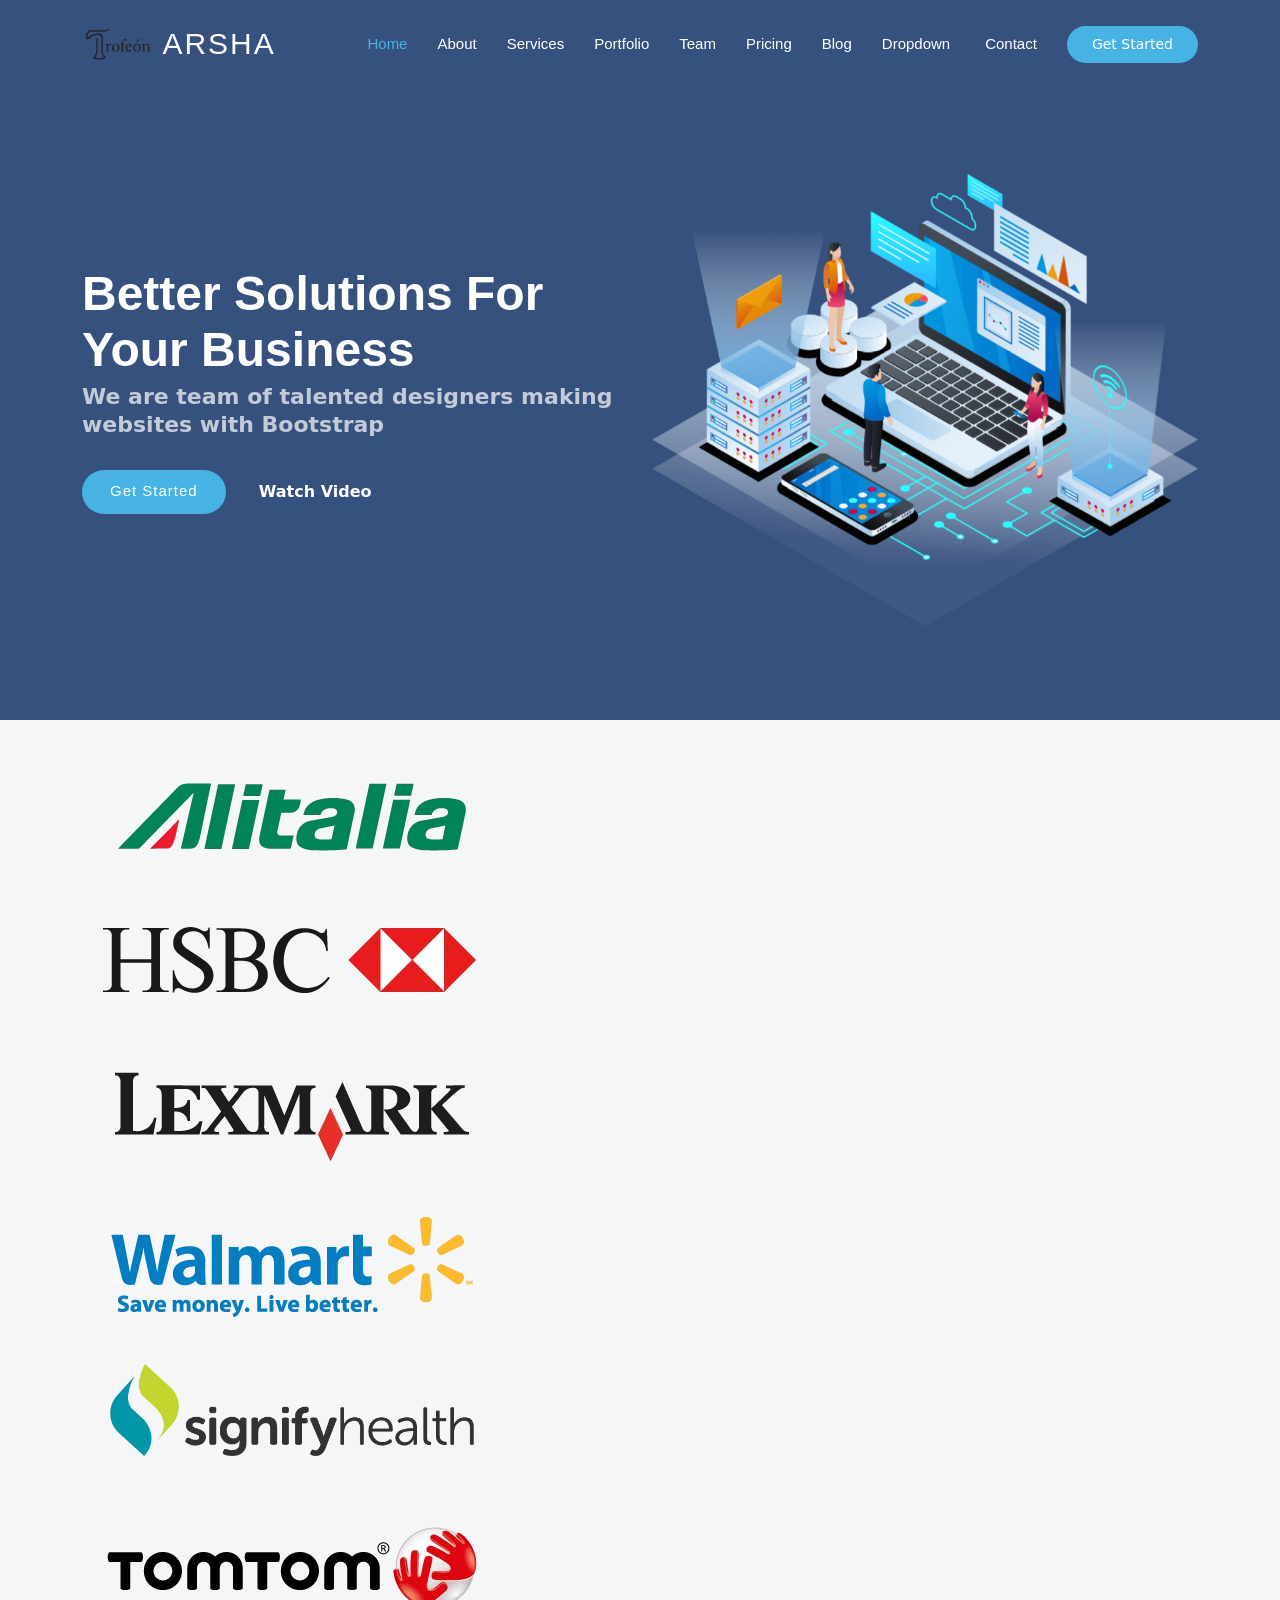
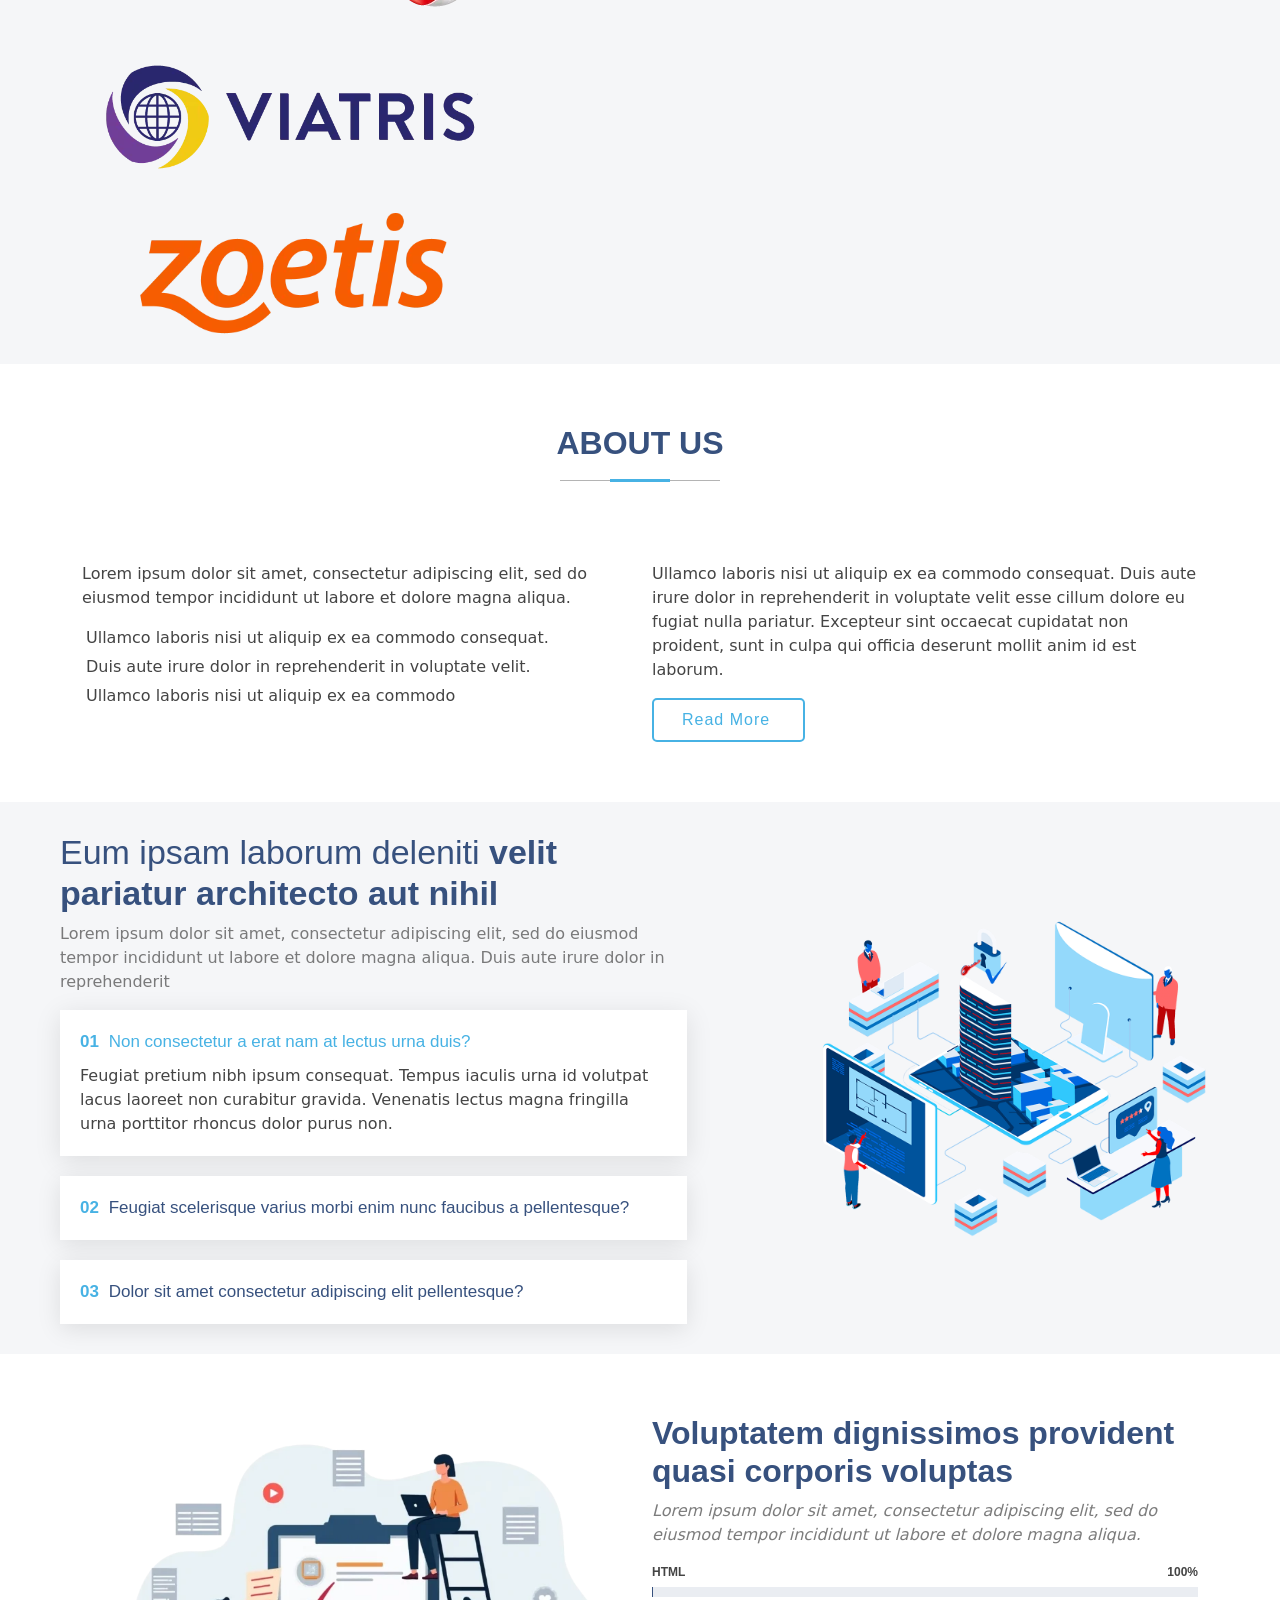
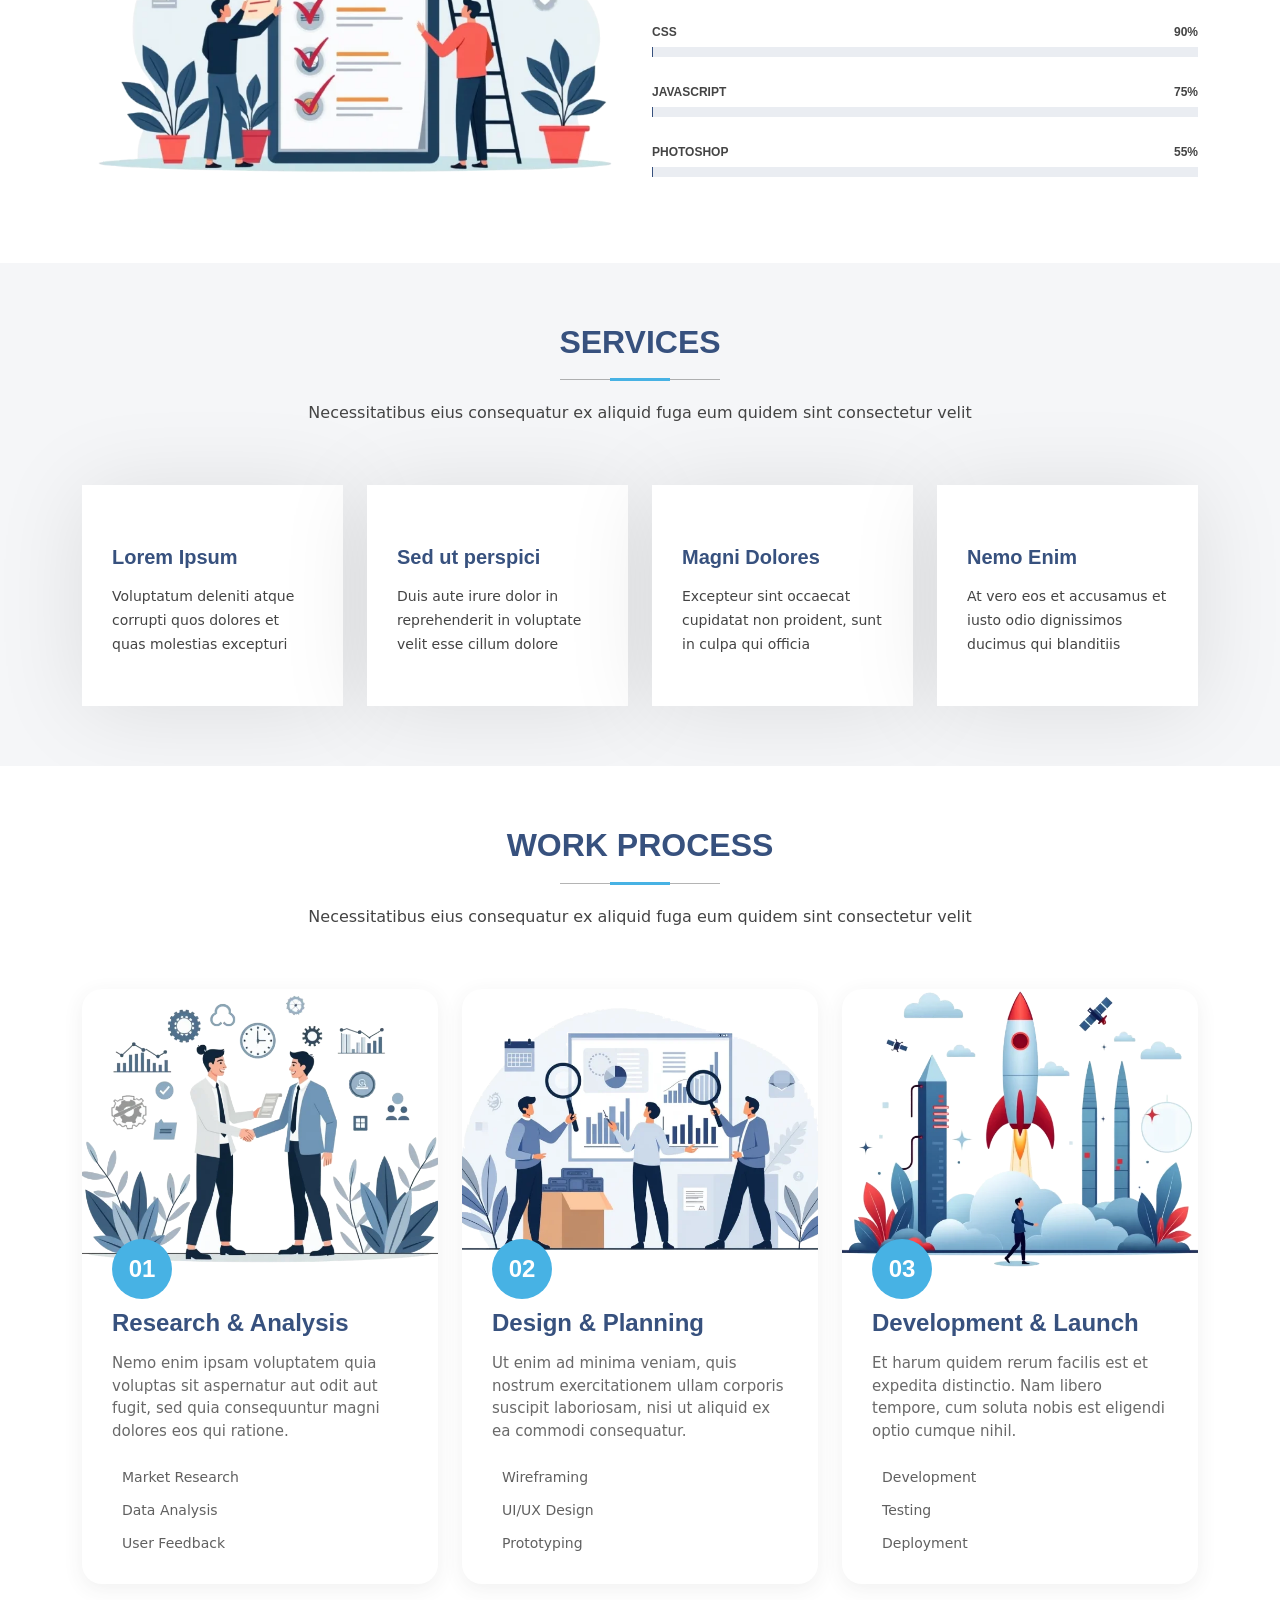
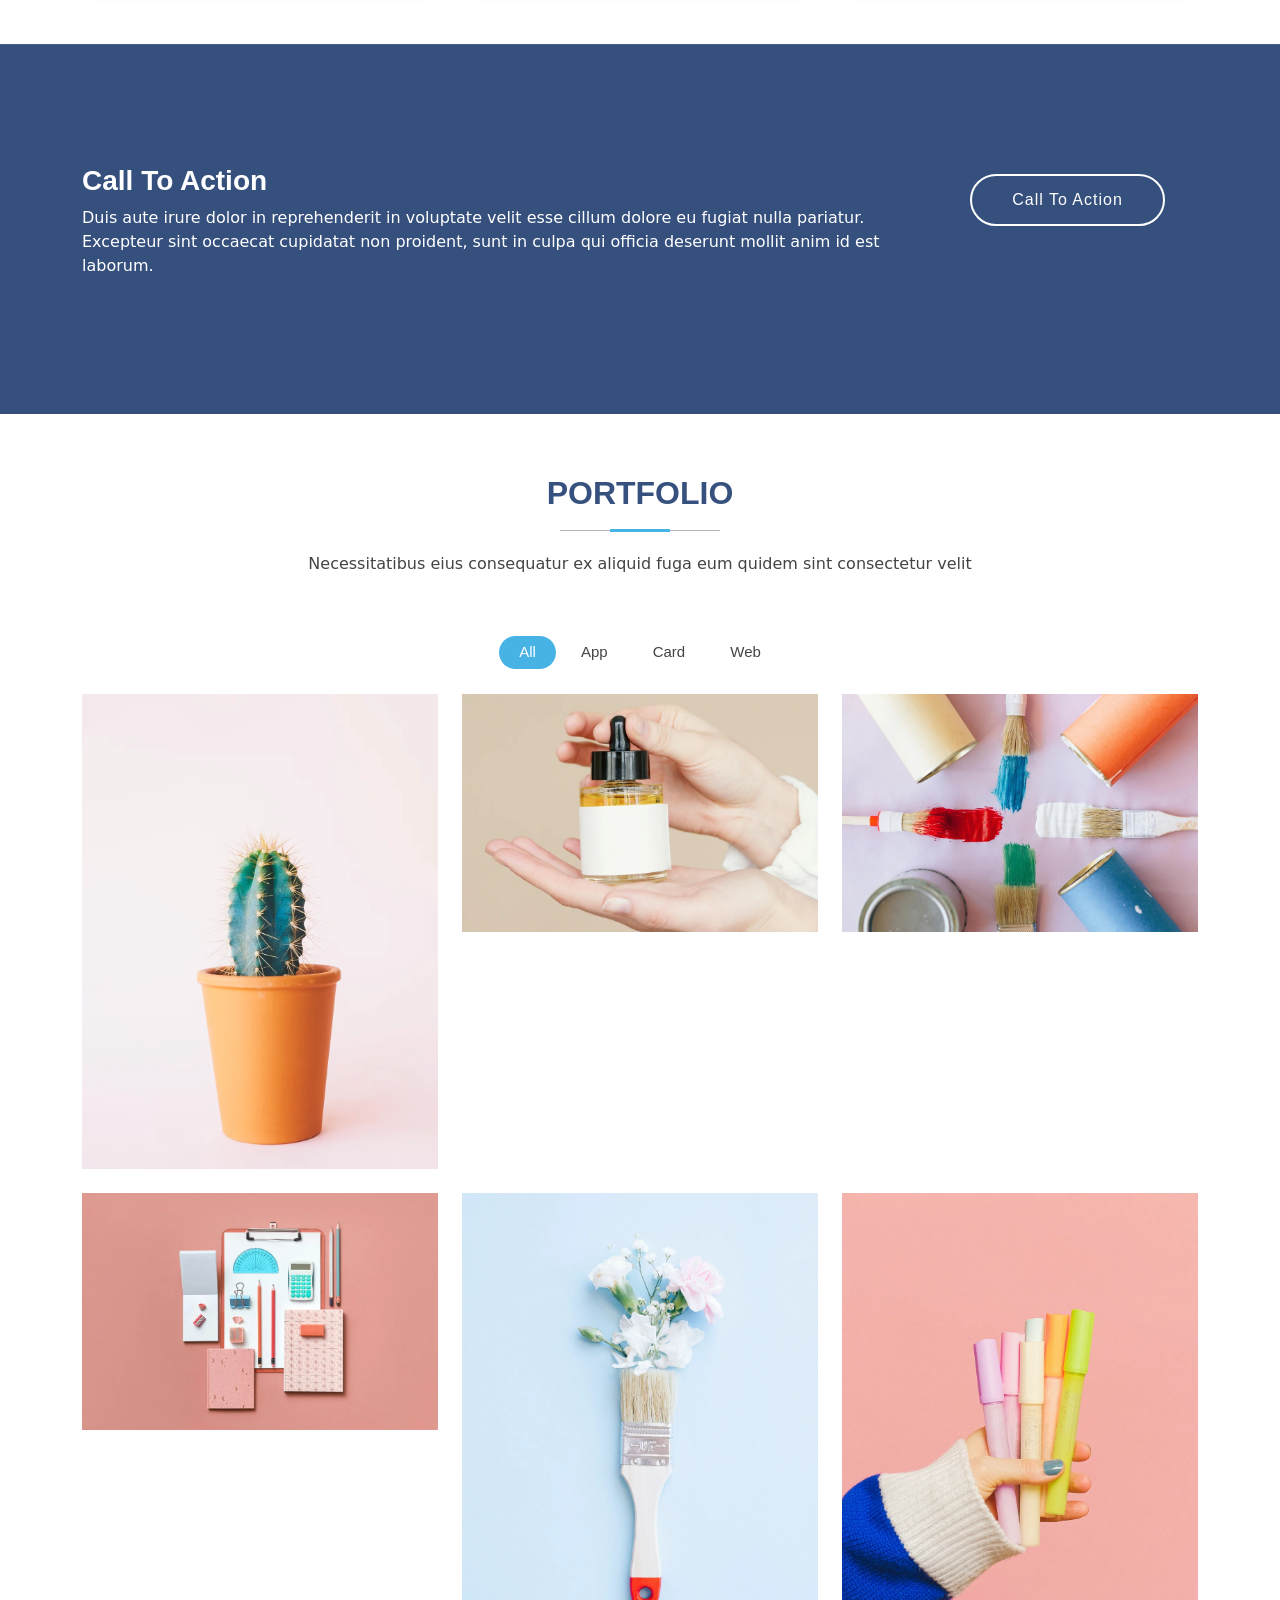
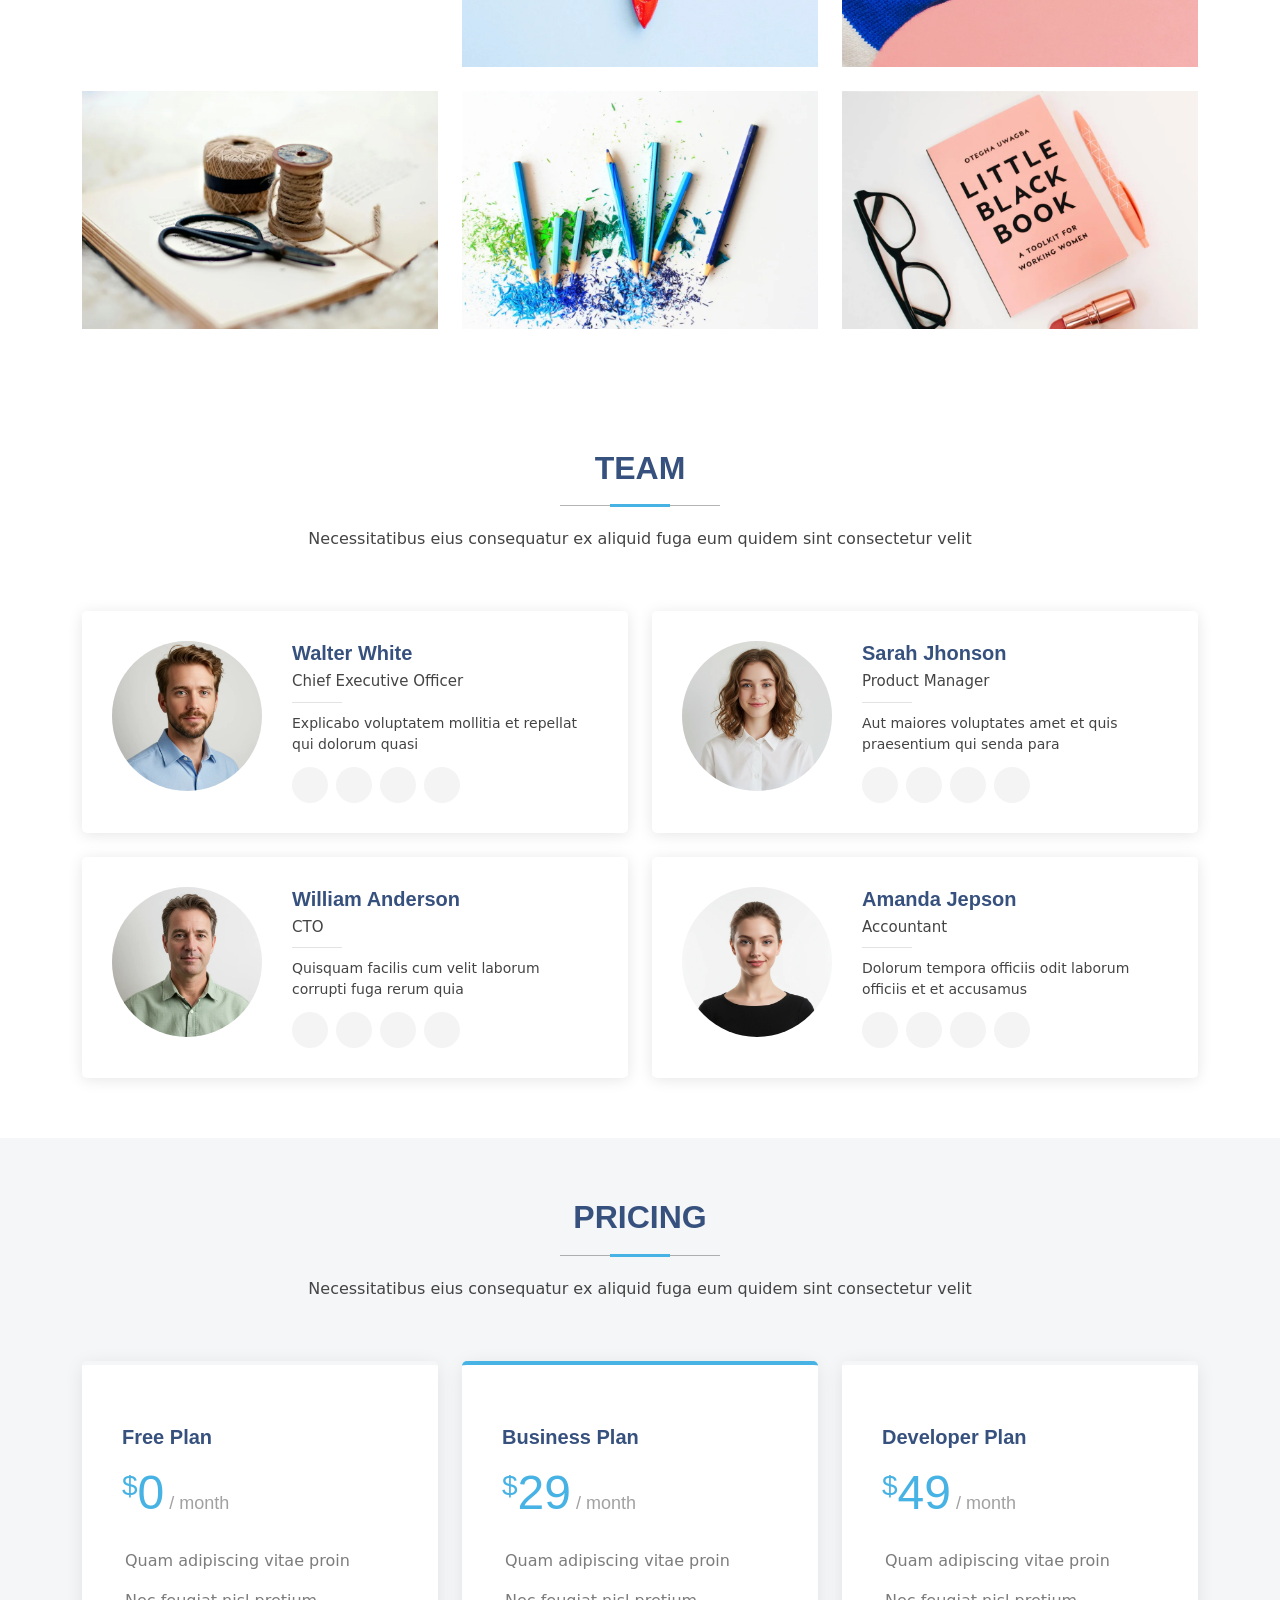
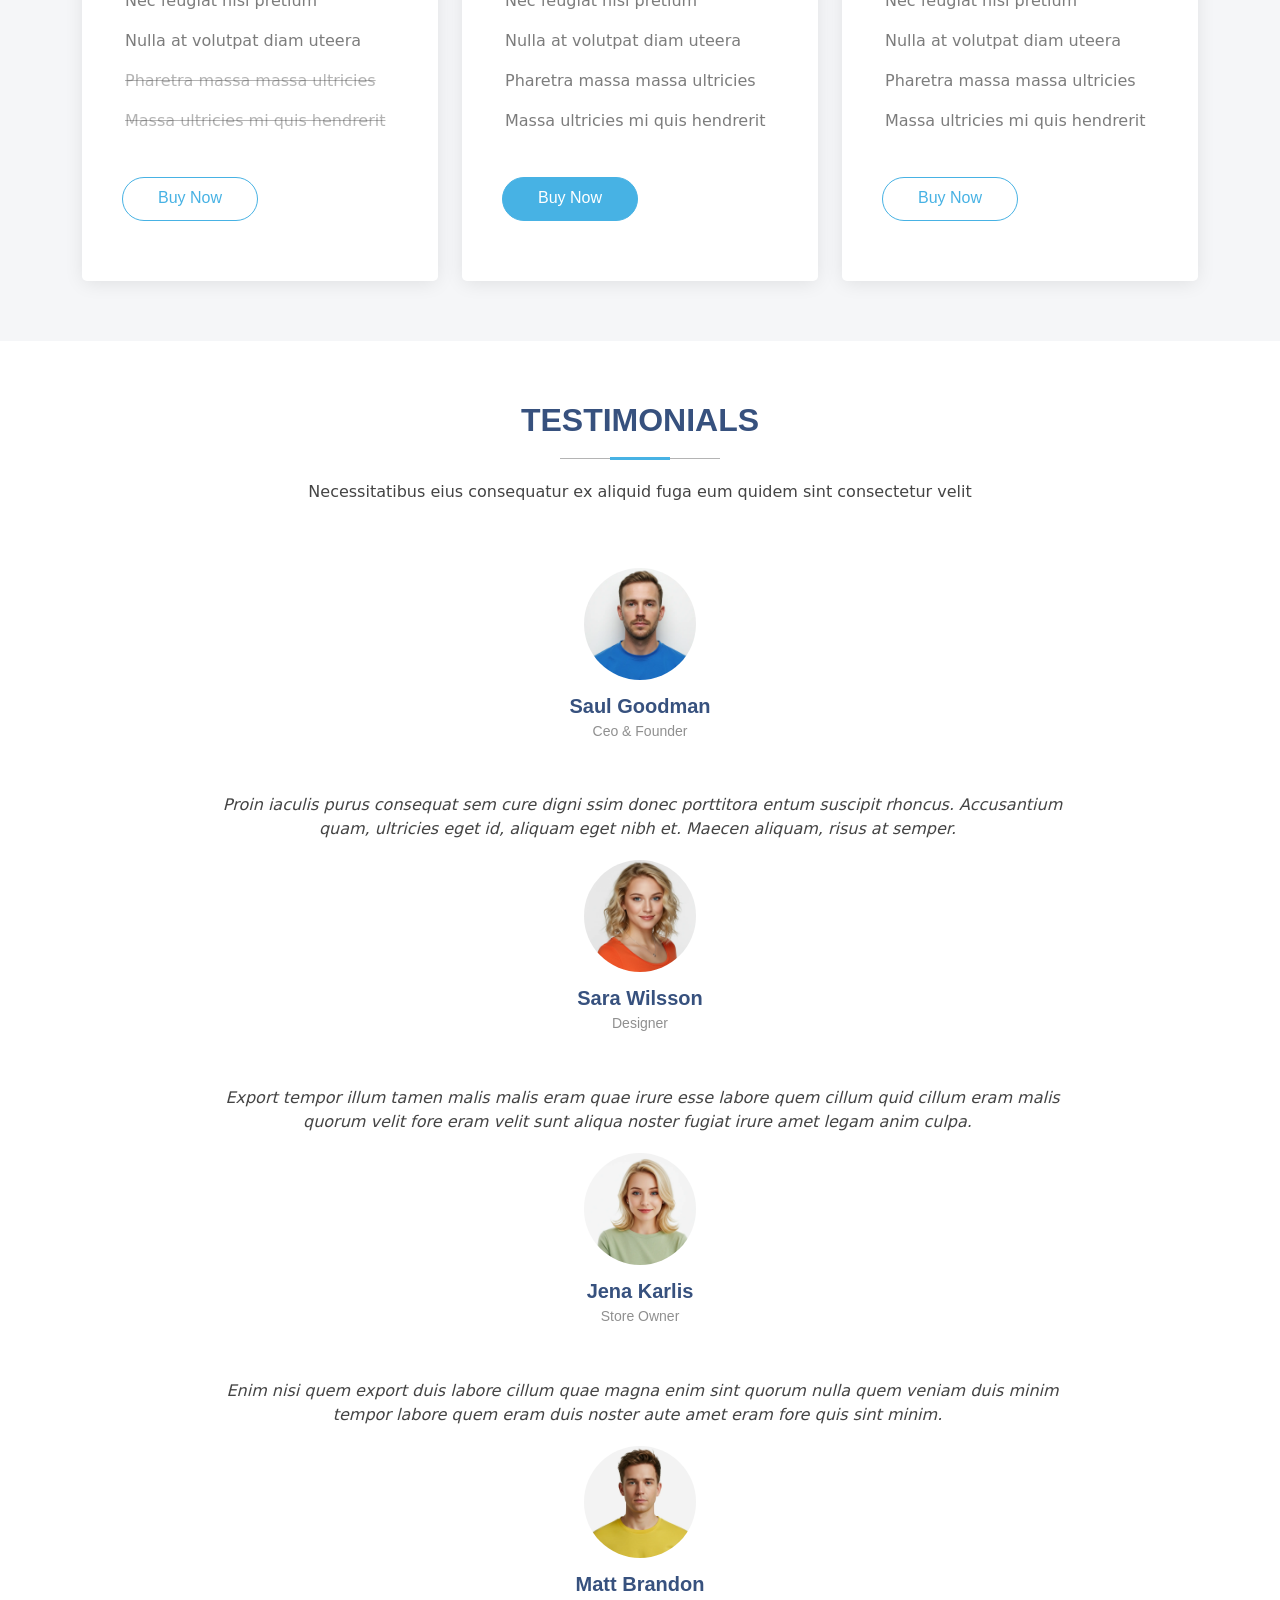
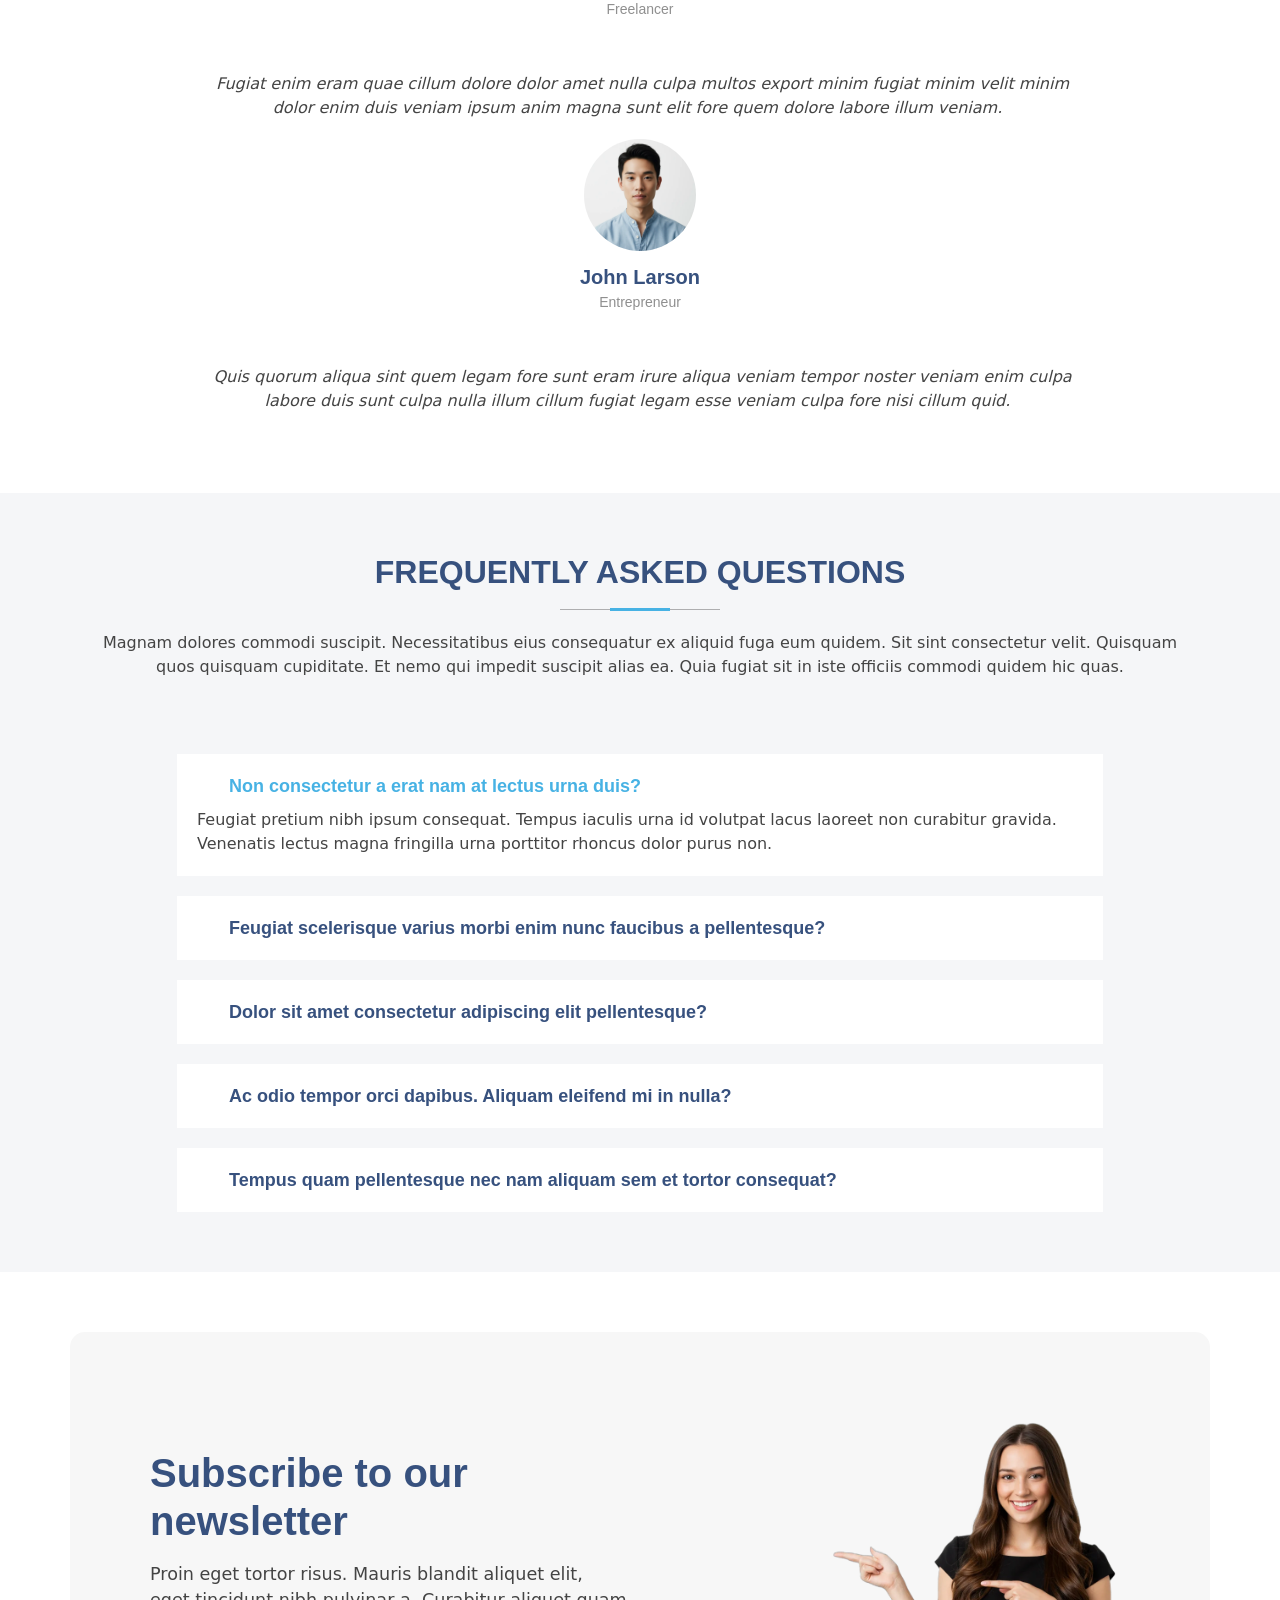
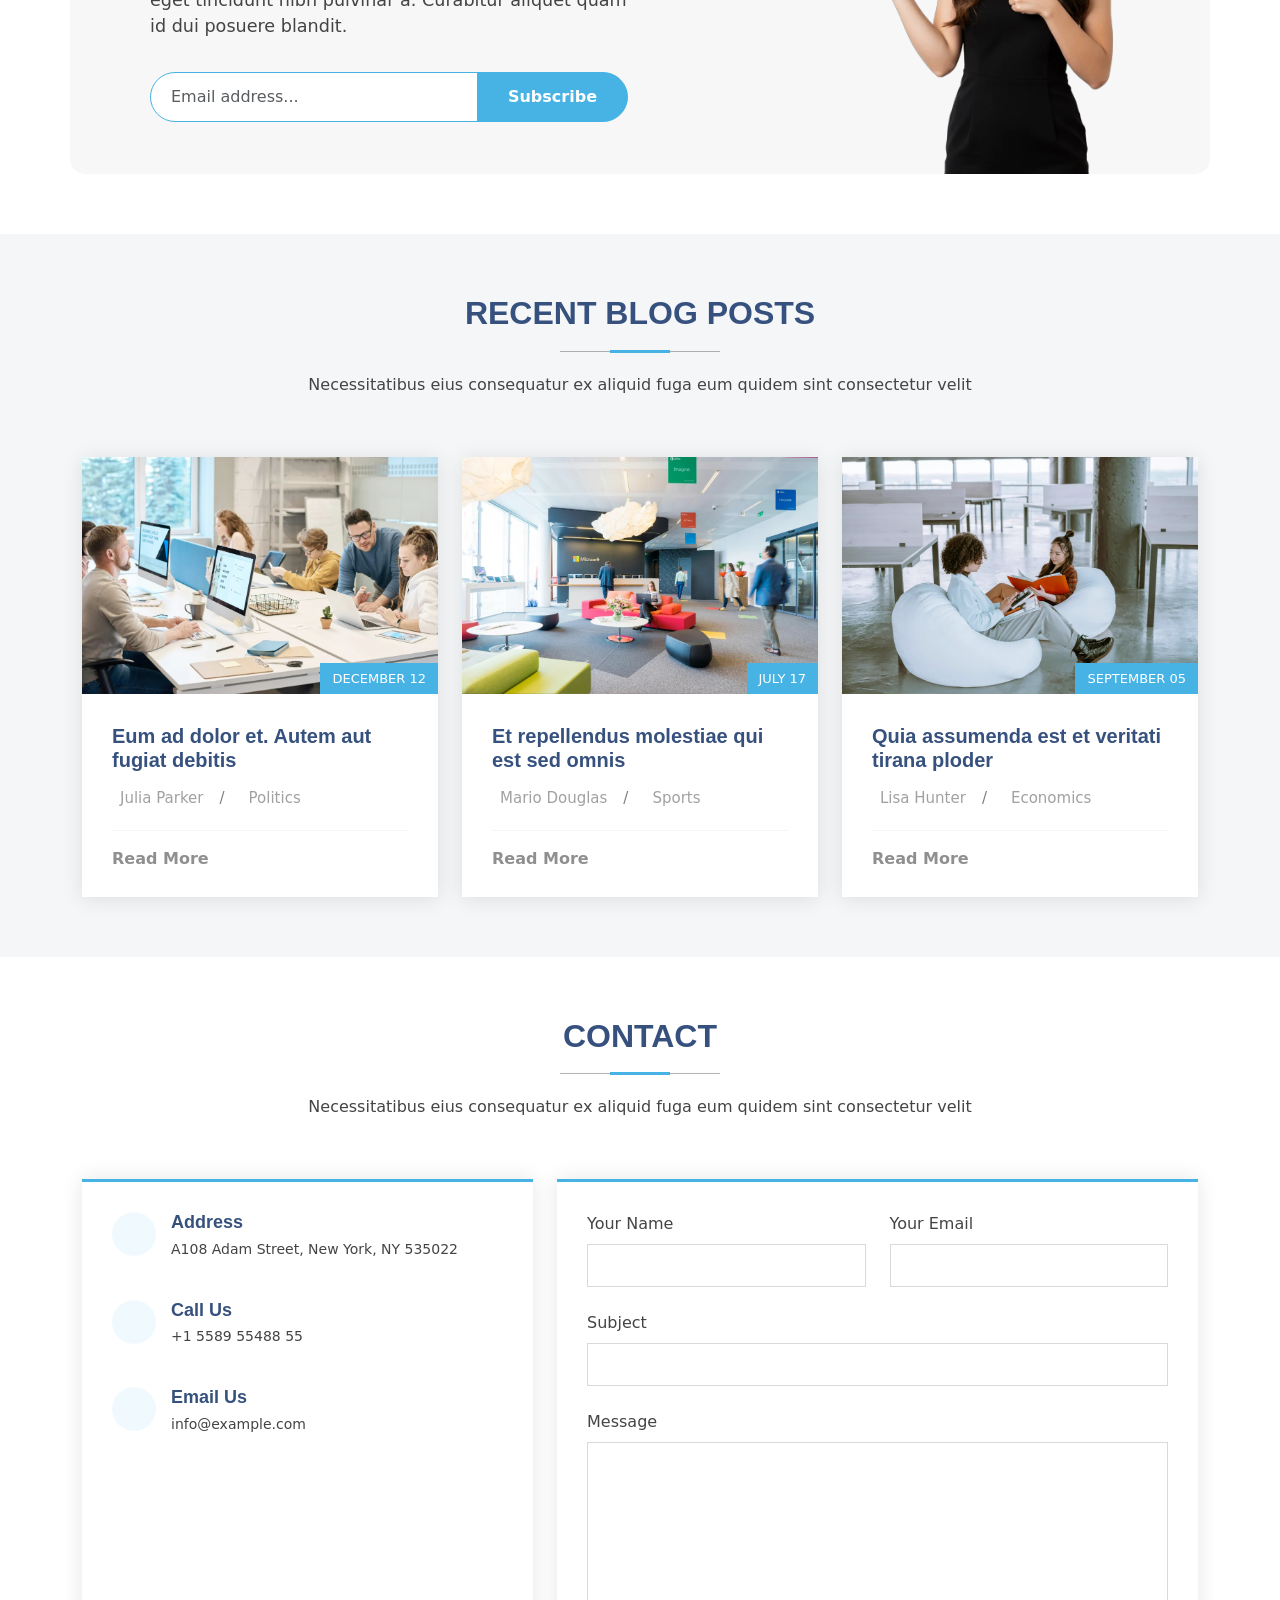
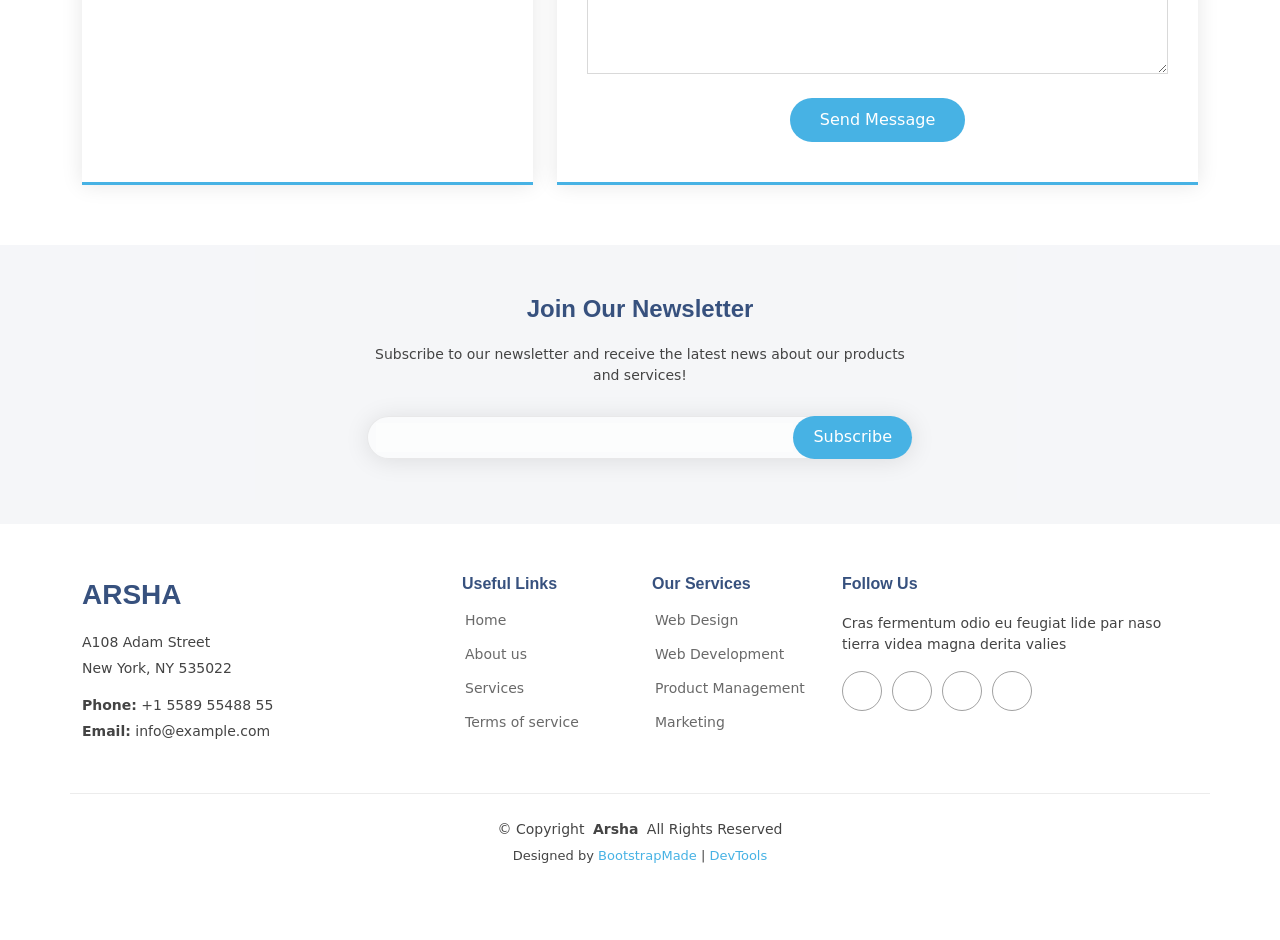
==== commit 2fe99ca7: "2.1" ====
--- a/index.html
+++ b/index.html
@@ -27,13 +27,6 @@
   <!-- Main CSS File -->
   <link href="assets/css/main.css" rel="stylesheet">
 
-  <!-- =======================================================
-  * Template Name: Arsha
-  * Template URL: https://bootstrapmade.com/arsha-free-bootstrap-html-template-corporate/
-  * Updated: Feb 22 2025 with Bootstrap v5.3.3
-  * Author: BootstrapMade.com
-  * License: https://bootstrapmade.com/license/
-  ======================================================== -->
 </head>
 
 <body class="index-page">
@@ -43,7 +36,7 @@
 
       <a href="index.html" class="logo d-flex align-items-center me-auto">
         <!-- Uncomment the line below if you also wish to use an image logo -->
-        <!-- <img src="assets/img/logo.webp" alt=""> -->
+        <img src="assets/img/logo.webp" alt="">
         <h1 class="sitename">Arsha</h1>
       </a>
 
--- a/assets/css/main.css
+++ b/assets/css/main.css
@@ -0,0 +1,3577 @@
+/**
+* Template Name: Arsha
+* Template URL: https://bootstrapmade.com/arsha-free-bootstrap-html-template-corporate/
+* Updated: Feb 22 2025 with Bootstrap v5.3.3
+* Author: BootstrapMade.com
+* License: https://bootstrapmade.com/license/
+*/
+
+/*--------------------------------------------------------------
+# Font & Color Variables
+# Help: https://bootstrapmade.com/color-system/
+--------------------------------------------------------------*/
+/* Fonts */
+:root {
+  --default-font: "Open Sans",  system-ui, -apple-system, "Segoe UI", Roboto, "Helvetica Neue", Arial, "Noto Sans", "Liberation Sans", sans-serif, "Apple Color Emoji", "Segoe UI Emoji", "Segoe UI Symbol", "Noto Color Emoji";
+  --heading-font: "Jost",  sans-serif;
+  --nav-font: "Poppins",  sans-serif;
+}
+
+/* Global Colors - The following color variables are used throughout the website. Updating them here will change the color scheme of the entire website */
+:root { 
+  --background-color: #ffffff; /* Background color for the entire website, including individual sections */
+  --default-color: #444444; /* Default color used for the majority of the text content across the entire website */
+  --heading-color: #37517e; /* Color for headings, subheadings and title throughout the website */
+  --accent-color: #47b2e4; /* Accent color that represents your brand on the website. It's used for buttons, links, and other elements that need to stand out */
+  --surface-color: #ffffff; /* The surface color is used as a background of boxed elements within sections, such as cards, icon boxes, or other elements that require a visual separation from the global background. */
+  --contrast-color: #ffffff; /* Contrast color for text, ensuring readability against backgrounds of accent, heading, or default colors. */
+}
+
+/* Nav Menu Colors - The following color variables are used specifically for the navigation menu. They are separate from the global colors to allow for more customization options */
+:root {
+  --nav-color: #ffffff;  /* The default color of the main navmenu links */
+  --nav-hover-color: #47b2e4; /* Applied to main navmenu links when they are hovered over or active */
+  --nav-mobile-background-color: #ffffff; /* Used as the background color for mobile navigation menu */
+  --nav-dropdown-background-color: #ffffff; /* Used as the background color for dropdown items that appear when hovering over primary navigation items */
+  --nav-dropdown-color: #444444; /* Used for navigation links of the dropdown items in the navigation menu. */
+  --nav-dropdown-hover-color: #47b2e4; /* Similar to --nav-hover-color, this color is applied to dropdown navigation links when they are hovered over. */
+}
+
+/* Color Presets - These classes override global colors when applied to any section or element, providing reuse of the sam color scheme. */
+
+.light-background {
+  --background-color: #f5f6f8;
+  --surface-color: #ffffff;
+}
+
+.dark-background {
+  --background-color: #37517e;
+  --default-color: #ffffff;
+  --heading-color: #ffffff;
+  --surface-color: #4668a2;
+  --contrast-color: #ffffff;
+}
+
+/* Smooth scroll */
+:root {
+  scroll-behavior: smooth;
+}
+
+/*--------------------------------------------------------------
+# General Styling & Shared Classes
+--------------------------------------------------------------*/
+body {
+  color: var(--default-color);
+  background-color: var(--background-color);
+  font-family: var(--default-font);
+}
+
+a {
+  color: var(--accent-color);
+  text-decoration: none;
+  transition: 0.3s;
+}
+
+a:hover {
+  color: color-mix(in srgb, var(--accent-color), transparent 25%);
+  text-decoration: none;
+}
+
+h1,
+h2,
+h3,
+h4,
+h5,
+h6 {
+  color: var(--heading-color);
+  font-family: var(--heading-font);
+}
+
+/* PHP Email Form Messages
+------------------------------*/
+.php-email-form .error-message {
+  display: none;
+  background: #df1529;
+  color: #ffffff;
+  text-align: left;
+  padding: 15px;
+  margin-bottom: 24px;
+  font-weight: 600;
+}
+
+.php-email-form .sent-message {
+  display: none;
+  color: #ffffff;
+  background: #059652;
+  text-align: center;
+  padding: 15px;
+  margin-bottom: 24px;
+  font-weight: 600;
+}
+
+.php-email-form .loading {
+  display: none;
+  background: var(--surface-color);
+  text-align: center;
+  padding: 15px;
+  margin-bottom: 24px;
+}
+
+.php-email-form .loading:before {
+  content: "";
+  display: inline-block;
+  border-radius: 50%;
+  width: 24px;
+  height: 24px;
+  margin: 0 10px -6px 0;
+  border: 3px solid var(--accent-color);
+  border-top-color: var(--surface-color);
+  animation: php-email-form-loading 1s linear infinite;
+}
+
+@keyframes php-email-form-loading {
+  0% {
+    transform: rotate(0deg);
+  }
+
+  100% {
+    transform: rotate(360deg);
+  }
+}
+
+/*--------------------------------------------------------------
+# Global Header
+--------------------------------------------------------------*/
+.header {
+  --background-color: #3d4d6a;
+  --heading-color: #ffffff;
+  color: var(--default-color);
+  background-color: var(--background-color);
+  padding: 15px 0;
+  transition: all 0.5s;
+  z-index: 997;
+}
+
+.header .logo {
+  line-height: 1;
+}
+
+.header .logo img {
+  max-height: 36px;
+  margin-right: 8px;
+}
+
+.header .logo h1 {
+  font-size: 30px;
+  margin: 0;
+  font-weight: 500;
+  color: var(--heading-color);
+  letter-spacing: 2px;
+  text-transform: uppercase;
+}
+
+.header .btn-getstarted,
+.header .btn-getstarted:focus {
+  color: var(--contrast-color);
+  background: var(--accent-color);
+  font-size: 14px;
+  padding: 8px 25px;
+  margin: 0 0 0 30px;
+  border-radius: 50px;
+  transition: 0.3s;
+}
+
+.header .btn-getstarted:hover,
+.header .btn-getstarted:focus:hover {
+  color: var(--contrast-color);
+  background: color-mix(in srgb, var(--accent-color), transparent 15%);
+}
+
+@media (max-width: 1200px) {
+  .header .logo {
+    order: 1;
+  }
+
+  .header .btn-getstarted {
+    order: 2;
+    margin: 0 15px 0 0;
+    padding: 6px 15px;
+  }
+
+  .header .navmenu {
+    order: 3;
+  }
+}
+
+/* Index Page Header
+------------------------------*/
+.index-page .header {
+  --background-color: rgba(255, 255, 255, 0);
+  --heading-color: #ffffff;
+  --nav-color: #ffffff;
+}
+
+/* Index Page Header on Scroll
+------------------------------*/
+.index-page.scrolled .header {
+  --background-color: rgba(40, 58, 90, 0.9);
+}
+
+/*--------------------------------------------------------------
+# Navigation Menu
+--------------------------------------------------------------*/
+/* Desktop Navigation */
+@media (min-width: 1200px) {
+  .navmenu {
+    padding: 0;
+  }
+
+  .navmenu ul {
+    margin: 0;
+    padding: 0;
+    display: flex;
+    list-style: none;
+    align-items: center;
+  }
+
+  .navmenu li {
+    position: relative;
+  }
+
+  .navmenu a,
+  .navmenu a:focus {
+    color: var(--nav-color);
+    padding: 18px 15px;
+    font-size: 15px;
+    font-family: var(--nav-font);
+    font-weight: 400;
+    display: flex;
+    align-items: center;
+    justify-content: space-between;
+    white-space: nowrap;
+    transition: 0.3s;
+  }
+
+  .navmenu a i,
+  .navmenu a:focus i {
+    font-size: 12px;
+    line-height: 0;
+    margin-left: 5px;
+    transition: 0.3s;
+  }
+
+  .navmenu li:last-child a {
+    padding-right: 0;
+  }
+
+  .navmenu li:hover>a,
+  .navmenu .active,
+  .navmenu .active:focus {
+    color: var(--nav-hover-color);
+  }
+
+  .navmenu .dropdown ul {
+    margin: 0;
+    padding: 10px 0;
+    background: var(--nav-dropdown-background-color);
+    display: block;
+    position: absolute;
+    visibility: hidden;
+    left: 14px;
+    top: 130%;
+    opacity: 0;
+    transition: 0.3s;
+    border-radius: 4px;
+    z-index: 99;
+    box-shadow: 0px 0px 30px rgba(0, 0, 0, 0.1);
+  }
+
+  .navmenu .dropdown ul li {
+    min-width: 200px;
+  }
+
+  .navmenu .dropdown ul a {
+    padding: 10px 20px;
+    font-size: 15px;
+    text-transform: none;
+    color: var(--nav-dropdown-color);
+  }
+
+  .navmenu .dropdown ul a i {
+    font-size: 12px;
+  }
+
+  .navmenu .dropdown ul a:hover,
+  .navmenu .dropdown ul .active:hover,
+  .navmenu .dropdown ul li:hover>a {
+    color: var(--nav-dropdown-hover-color);
+  }
+
+  .navmenu .dropdown:hover>ul {
+    opacity: 1;
+    top: 100%;
+    visibility: visible;
+  }
+
+  .navmenu .dropdown .dropdown ul {
+    top: 0;
+    left: -90%;
+    visibility: hidden;
+  }
+
+  .navmenu .dropdown .dropdown:hover>ul {
+    opacity: 1;
+    top: 0;
+    left: -100%;
+    visibility: visible;
+  }
+
+  .navmenu .megamenu {
+    position: static;
+  }
+
+  .navmenu .megamenu ul {
+    margin: 0;
+    padding: 10px;
+    background: var(--nav-dropdown-background-color);
+    box-shadow: 0px 0px 20px rgba(0, 0, 0, 0.1);
+    position: absolute;
+    top: 130%;
+    left: 0;
+    right: 0;
+    visibility: hidden;
+    opacity: 0;
+    display: flex;
+    transition: 0.3s;
+    border-radius: 4px;
+    z-index: 99;
+  }
+
+  .navmenu .megamenu ul li {
+    flex: 1;
+  }
+
+  .navmenu .megamenu ul li a,
+  .navmenu .megamenu ul li:hover>a {
+    padding: 10px 20px;
+    font-size: 15px;
+    color: var(--nav-dropdown-color);
+  }
+
+  .navmenu .megamenu ul li a:hover,
+  .navmenu .megamenu ul li .active,
+  .navmenu .megamenu ul li .active:hover {
+    color: var(--nav-dropdown-hover-color);
+  }
+
+  .navmenu .megamenu:hover>ul {
+    opacity: 1;
+    top: 100%;
+    visibility: visible;
+  }
+
+  .navmenu .dd-box-shadow {
+    box-shadow: 0px 0px 30px rgba(0, 0, 0, 0.1);
+  }
+}
+
+/* Mobile Navigation */
+@media (max-width: 1199px) {
+  .mobile-nav-toggle {
+    color: var(--nav-color);
+    font-size: 28px;
+    line-height: 0;
+    margin-right: 10px;
+    cursor: pointer;
+    transition: color 0.3s;
+  }
+
+  .navmenu {
+    padding: 0;
+    z-index: 9997;
+  }
+
+  .navmenu ul {
+    display: none;
+    list-style: none;
+    position: absolute;
+    inset: 60px 20px 20px 20px;
+    padding: 10px 0;
+    margin: 0;
+    border-radius: 6px;
+    background-color: var(--nav-mobile-background-color);
+    overflow-y: auto;
+    transition: 0.3s;
+    z-index: 9998;
+    box-shadow: 0px 0px 30px rgba(0, 0, 0, 0.1);
+  }
+
+  .navmenu a,
+  .navmenu a:focus {
+    color: var(--nav-dropdown-color);
+    padding: 10px 20px;
+    font-family: var(--nav-font);
+    font-size: 17px;
+    font-weight: 500;
+    display: flex;
+    align-items: center;
+    justify-content: space-between;
+    white-space: nowrap;
+    transition: 0.3s;
+  }
+
+  .navmenu a i,
+  .navmenu a:focus i {
+    font-size: 12px;
+    line-height: 0;
+    margin-left: 5px;
+    width: 30px;
+    height: 30px;
+    display: flex;
+    align-items: center;
+    justify-content: center;
+    border-radius: 50%;
+    transition: 0.3s;
+    background-color: color-mix(in srgb, var(--accent-color), transparent 90%);
+  }
+
+  .navmenu a i:hover,
+  .navmenu a:focus i:hover {
+    background-color: var(--accent-color);
+    color: var(--contrast-color);
+  }
+
+  .navmenu a:hover,
+  .navmenu .active,
+  .navmenu .active:focus {
+    color: var(--nav-dropdown-hover-color);
+  }
+
+  .navmenu .active i,
+  .navmenu .active:focus i {
+    background-color: var(--accent-color);
+    color: var(--contrast-color);
+    transform: rotate(180deg);
+  }
+
+  .navmenu .dropdown ul {
+    position: static;
+    display: none;
+    z-index: 99;
+    padding: 10px 0;
+    margin: 10px 20px;
+    background-color: var(--nav-dropdown-background-color);
+    border: 1px solid color-mix(in srgb, var(--default-color), transparent 90%);
+    box-shadow: none;
+    transition: all 0.5s ease-in-out;
+  }
+
+  .navmenu .dropdown ul ul {
+    background-color: rgba(33, 37, 41, 0.1);
+  }
+
+  .navmenu .dropdown>.dropdown-active {
+    display: block;
+    background-color: rgba(33, 37, 41, 0.03);
+  }
+
+  .mobile-nav-active {
+    overflow: hidden;
+  }
+
+  .mobile-nav-active .mobile-nav-toggle {
+    color: #fff;
+    position: absolute;
+    font-size: 32px;
+    top: 15px;
+    right: 15px;
+    margin-right: 0;
+    z-index: 9999;
+  }
+
+  .mobile-nav-active .navmenu {
+    position: fixed;
+    overflow: hidden;
+    inset: 0;
+    background: rgba(33, 37, 41, 0.8);
+    transition: 0.3s;
+  }
+
+  .mobile-nav-active .navmenu>ul {
+    display: block;
+  }
+}
+
+/*--------------------------------------------------------------
+# Global Footer
+--------------------------------------------------------------*/
+.footer {
+  color: var(--default-color);
+  background-color: var(--background-color);
+  font-size: 14px;
+  padding-bottom: 50px;
+  position: relative;
+}
+
+.footer .footer-newsletter {
+  background-color: color-mix(in srgb, var(--heading-color), transparent 95%);
+  padding: 50px 0;
+}
+
+.footer .footer-newsletter h4 {
+  font-size: 24px;
+}
+
+.footer .footer-newsletter .newsletter-form {
+  margin-top: 30px;
+  margin-bottom: 15px;
+  padding: 6px 8px;
+  position: relative;
+  background-color: color-mix(in srgb, var(--background-color), transparent 50%);
+  border: 1px solid color-mix(in srgb, var(--default-color), transparent 90%);
+  box-shadow: 0px 2px 25px rgba(0, 0, 0, 0.1);
+  display: flex;
+  transition: 0.3s;
+  border-radius: 50px;
+}
+
+.footer .footer-newsletter .newsletter-form:focus-within {
+  border-color: var(--accent-color);
+}
+
+.footer .footer-newsletter .newsletter-form input[type=email] {
+  border: 0;
+  padding: 4px;
+  width: 100%;
+  background-color: color-mix(in srgb, var(--background-color), transparent 50%);
+  color: var(--default-color);
+}
+
+.footer .footer-newsletter .newsletter-form input[type=email]:focus-visible {
+  outline: none;
+}
+
+.footer .footer-newsletter .newsletter-form input[type=submit] {
+  border: 0;
+  font-size: 16px;
+  padding: 0 20px;
+  margin: -7px -8px -7px 0;
+  background: var(--accent-color);
+  color: var(--contrast-color);
+  transition: 0.3s;
+  border-radius: 50px;
+}
+
+.footer .footer-newsletter .newsletter-form input[type=submit]:hover {
+  background: color-mix(in srgb, var(--accent-color), transparent 20%);
+}
+
+.footer .footer-top {
+  padding-top: 50px;
+}
+
+.footer .social-links a {
+  display: flex;
+  align-items: center;
+  justify-content: center;
+  width: 40px;
+  height: 40px;
+  border-radius: 50%;
+  border: 1px solid color-mix(in srgb, var(--default-color), transparent 50%);
+  font-size: 16px;
+  color: color-mix(in srgb, var(--default-color), transparent 20%);
+  margin-right: 10px;
+  transition: 0.3s;
+}
+
+.footer .social-links a:hover {
+  color: var(--accent-color);
+  border-color: var(--accent-color);
+}
+
+.footer h4 {
+  font-size: 16px;
+  font-weight: bold;
+  position: relative;
+  padding-bottom: 12px;
+}
+
+.footer .footer-links {
+  margin-bottom: 30px;
+}
+
+.footer .footer-links ul {
+  list-style: none;
+  padding: 0;
+  margin: 0;
+}
+
+.footer .footer-links ul i {
+  margin-right: 3px;
+  font-size: 12px;
+  line-height: 0;
+  color: var(--accent-color);
+}
+
+.footer .footer-links ul li {
+  padding: 10px 0;
+  display: flex;
+  align-items: center;
+}
+
+.footer .footer-links ul li:first-child {
+  padding-top: 0;
+}
+
+.footer .footer-links ul a {
+  display: inline-block;
+  color: color-mix(in srgb, var(--default-color), transparent 20%);
+  line-height: 1;
+}
+
+.footer .footer-links ul a:hover {
+  color: var(--accent-color);
+}
+
+.footer .footer-about a {
+  color: var(--heading-color);
+  font-size: 28px;
+  font-weight: 600;
+  text-transform: uppercase;
+  font-family: var(--heading-font);
+}
+
+.footer .footer-contact p {
+  margin-bottom: 5px;
+}
+
+.footer .copyright {
+  padding-top: 25px;
+  padding-bottom: 25px;
+  border-top: 1px solid color-mix(in srgb, var(--default-color), transparent 90%);
+}
+
+.footer .copyright p {
+  margin-bottom: 0;
+}
+
+.footer .credits {
+  margin-top: 6px;
+  font-size: 13px;
+}
+
+/*--------------------------------------------------------------
+# Preloader
+--------------------------------------------------------------*/
+#preloader {
+  position: fixed;
+  inset: 0;
+  z-index: 999999;
+  overflow: hidden;
+  background: var(--background-color);
+  transition: all 0.6s ease-out;
+}
+
+#preloader:before {
+  content: "";
+  position: fixed;
+  top: calc(50% - 30px);
+  left: calc(50% - 30px);
+  border: 6px solid #ffffff;
+  border-color: var(--accent-color) transparent var(--accent-color) transparent;
+  border-radius: 50%;
+  width: 60px;
+  height: 60px;
+  animation: animate-preloader 1.5s linear infinite;
+}
+
+@keyframes animate-preloader {
+  0% {
+    transform: rotate(0deg);
+  }
+
+  100% {
+    transform: rotate(360deg);
+  }
+}
+
+/*--------------------------------------------------------------
+# Scroll Top Button
+--------------------------------------------------------------*/
+.scroll-top {
+  position: fixed;
+  visibility: hidden;
+  opacity: 0;
+  right: 15px;
+  bottom: -15px;
+  z-index: 99999;
+  background-color: var(--accent-color);
+  width: 44px;
+  height: 44px;
+  border-radius: 50px;
+  transition: all 0.4s;
+}
+
+.scroll-top i {
+  font-size: 24px;
+  color: var(--contrast-color);
+  line-height: 0;
+}
+
+.scroll-top:hover {
+  background-color: color-mix(in srgb, var(--accent-color), transparent 20%);
+  color: var(--contrast-color);
+}
+
+.scroll-top.active {
+  visibility: visible;
+  opacity: 1;
+  bottom: 15px;
+}
+
+/*--------------------------------------------------------------
+# Disable aos animation delay on mobile devices
+--------------------------------------------------------------*/
+@media screen and (max-width: 768px) {
+  [data-aos-delay] {
+    transition-delay: 0 !important;
+  }
+}
+
+/*--------------------------------------------------------------
+# Global Page Titles & Breadcrumbs
+--------------------------------------------------------------*/
+.page-title {
+  --background-color: color-mix(in srgb, var(--default-color), transparent 96%);
+  color: var(--default-color);
+  background-color: var(--background-color);
+  padding: 20px 0;
+  position: relative;
+}
+
+.page-title h1 {
+  font-size: 28px;
+  font-weight: 700;
+  margin: 0;
+}
+
+.page-title .breadcrumbs ol {
+  display: flex;
+  flex-wrap: wrap;
+  list-style: none;
+  padding: 0 0 10px 0;
+  margin: 0;
+  font-size: 14px;
+}
+
+.page-title .breadcrumbs ol li+li {
+  padding-left: 10px;
+}
+
+.page-title .breadcrumbs ol li+li::before {
+  content: "/";
+  display: inline-block;
+  padding-right: 10px;
+  color: color-mix(in srgb, var(--default-color), transparent 70%);
+}
+
+/*--------------------------------------------------------------
+# Global Sections
+--------------------------------------------------------------*/
+section,
+.section {
+  color: var(--default-color);
+  background-color: var(--background-color);
+  padding: 60px 0;
+  scroll-margin-top: 88px;
+  overflow: clip;
+}
+
+@media (max-width: 1199px) {
+
+  section,
+  .section {
+    scroll-margin-top: 66px;
+  }
+}
+
+/*--------------------------------------------------------------
+# Global Section Titles
+--------------------------------------------------------------*/
+.section-title {
+  text-align: center;
+  padding-bottom: 60px;
+  position: relative;
+}
+
+.section-title h2 {
+  font-size: 32px;
+  font-weight: 700;
+  margin-bottom: 20px;
+  padding-bottom: 20px;
+  text-transform: uppercase;
+  position: relative;
+}
+
+.section-title h2:before {
+  content: "";
+  position: absolute;
+  display: block;
+  width: 160px;
+  height: 1px;
+  background: color-mix(in srgb, var(--default-color), transparent 60%);
+  left: 0;
+  right: 0;
+  bottom: 1px;
+  margin: auto;
+}
+
+.section-title h2::after {
+  content: "";
+  position: absolute;
+  display: block;
+  width: 60px;
+  height: 3px;
+  background: var(--accent-color);
+  left: 0;
+  right: 0;
+  bottom: 0;
+  margin: auto;
+}
+
+.section-title p {
+  margin-bottom: 0;
+}
+
+/*--------------------------------------------------------------
+# Hero Section
+--------------------------------------------------------------*/
+.hero {
+  width: 100%;
+  min-height: 80vh;
+  position: relative;
+  padding: 120px 0 60px 0;
+  display: flex;
+  align-items: center;
+}
+
+.hero h1 {
+  margin: 0;
+  font-size: 48px;
+  font-weight: 700;
+  line-height: 56px;
+}
+
+.hero p {
+  color: color-mix(in srgb, var(--default-color), transparent 30%);
+  margin: 5px 0 30px 0;
+  font-size: 22px;
+  line-height: 1.3;
+  font-weight: 600;
+}
+
+.hero .btn-get-started {
+  color: var(--contrast-color);
+  background: var(--accent-color);
+  font-family: var(--heading-font);
+  font-weight: 500;
+  font-size: 15px;
+  letter-spacing: 1px;
+  display: inline-block;
+  padding: 10px 28px 12px 28px;
+  border-radius: 50px;
+  transition: 0.5s;
+}
+
+.hero .btn-get-started:hover {
+  color: var(--contrast-color);
+  background: color-mix(in srgb, var(--accent-color), transparent 15%);
+}
+
+.hero .btn-watch-video {
+  font-size: 16px;
+  transition: 0.5s;
+  margin-left: 25px;
+  color: var(--default-color);
+  font-weight: 600;
+}
+
+.hero .btn-watch-video i {
+  color: var(--contrast-color);
+  font-size: 32px;
+  transition: 0.3s;
+  line-height: 0;
+  margin-right: 8px;
+}
+
+.hero .btn-watch-video:hover {
+  color: var(--accent-color);
+}
+
+.hero .btn-watch-video:hover i {
+  color: color-mix(in srgb, var(--accent-color), transparent 15%);
+}
+
+.hero .animated {
+  animation: up-down 2s ease-in-out infinite alternate-reverse both;
+}
+
+@media (max-width: 640px) {
+  .hero h1 {
+    font-size: 28px;
+    line-height: 36px;
+  }
+
+  .hero p {
+    font-size: 18px;
+    line-height: 24px;
+    margin-bottom: 30px;
+  }
+
+  .hero .btn-get-started,
+  .hero .btn-watch-video {
+    font-size: 13px;
+  }
+}
+
+@keyframes up-down {
+  0% {
+    transform: translateY(10px);
+  }
+
+  100% {
+    transform: translateY(-10px);
+  }
+}
+
+/*--------------------------------------------------------------
+# Clients Section
+--------------------------------------------------------------*/
+.clients {
+  padding: 12px 0;
+}
+
+.clients .swiper {
+  padding: 10px 0;
+}
+
+.clients .swiper-wrapper {
+  height: auto;
+}
+
+.clients .swiper-slide img {
+  transition: 0.3s;
+  padding: 0 10px;
+}
+
+.clients .swiper-slide img:hover {
+  transform: scale(1.1);
+}
+
+/*--------------------------------------------------------------
+# About Section
+--------------------------------------------------------------*/
+.about ul {
+  list-style: none;
+  padding: 0;
+}
+
+.about ul li {
+  padding-bottom: 5px;
+  display: flex;
+  align-items: center;
+}
+
+.about ul i {
+  font-size: 20px;
+  padding-right: 4px;
+  color: var(--accent-color);
+}
+
+.about .read-more {
+  color: var(--accent-color);
+  font-family: var(--heading-font);
+  font-weight: 500;
+  font-size: 16px;
+  letter-spacing: 1px;
+  padding: 8px 28px;
+  border-radius: 5px;
+  transition: 0.3s;
+  display: inline-flex;
+  align-items: center;
+  justify-content: center;
+  border: 2px solid var(--accent-color);
+}
+
+.about .read-more i {
+  font-size: 18px;
+  margin-left: 5px;
+  line-height: 0;
+  transition: 0.3s;
+}
+
+.about .read-more:hover {
+  background: var(--accent-color);
+  color: var(--contrast-color);
+}
+
+.about .read-more:hover i {
+  transform: translate(5px, 0);
+}
+
+/*--------------------------------------------------------------
+# Why Us Section
+--------------------------------------------------------------*/
+.why-us {
+  padding: 30px 0;
+}
+
+.why-us .content h3 {
+  font-weight: 400;
+  font-size: 34px;
+}
+
+.why-us .content p {
+  color: color-mix(in srgb, var(--default-color), transparent 30%);
+}
+
+.why-us .faq-container .faq-item {
+  background-color: var(--surface-color);
+  position: relative;
+  padding: 20px;
+  margin-bottom: 20px;
+  box-shadow: 0px 5px 25px 0px rgba(0, 0, 0, 0.1);
+  overflow: hidden;
+}
+
+.why-us .faq-container .faq-item:last-child {
+  margin-bottom: 0;
+}
+
+.why-us .faq-container .faq-item h3 {
+  font-weight: 500;
+  font-size: 17px;
+  line-height: 24px;
+  margin: 0 30px 0 0;
+  transition: 0.3s;
+  cursor: pointer;
+}
+
+.why-us .faq-container .faq-item h3 span {
+  color: var(--accent-color);
+  padding-right: 5px;
+  font-weight: 600;
+}
+
+.why-us .faq-container .faq-item h3:hover {
+  color: var(--accent-color);
+}
+
+.why-us .faq-container .faq-item .faq-content {
+  display: grid;
+  grid-template-rows: 0fr;
+  transition: 0.3s ease-in-out;
+  visibility: hidden;
+  opacity: 0;
+}
+
+.why-us .faq-container .faq-item .faq-content p {
+  margin-bottom: 0;
+  overflow: hidden;
+}
+
+.why-us .faq-container .faq-item .faq-icon {
+  position: absolute;
+  top: 22px;
+  left: 20px;
+  font-size: 22px;
+  line-height: 0;
+  transition: 0.3s;
+  color: var(--accent-color);
+}
+
+.why-us .faq-container .faq-item .faq-toggle {
+  position: absolute;
+  top: 20px;
+  right: 20px;
+  font-size: 16px;
+  line-height: 0;
+  transition: 0.3s;
+  cursor: pointer;
+}
+
+.why-us .faq-container .faq-item .faq-toggle:hover {
+  color: var(--accent-color);
+}
+
+.why-us .faq-container .faq-active h3 {
+  color: var(--accent-color);
+}
+
+.why-us .faq-container .faq-active .faq-content {
+  grid-template-rows: 1fr;
+  visibility: visible;
+  opacity: 1;
+  padding-top: 10px;
+}
+
+.why-us .faq-container .faq-active .faq-toggle {
+  transform: rotate(90deg);
+  color: var(--accent-color);
+}
+
+.why-us .why-us-img {
+  display: flex;
+  align-items: center;
+  justify-content: center;
+}
+
+.why-us .why-us-img img {
+  max-height: 70%;
+}
+
+/*--------------------------------------------------------------
+# Skills Section
+--------------------------------------------------------------*/
+.skills .content h3 {
+  font-size: 2rem;
+  font-weight: 700;
+}
+
+.skills .content p {
+  color: color-mix(in srgb, var(--default-color), transparent 30%);
+}
+
+.skills .content p:last-child {
+  margin-bottom: 0;
+}
+
+.skills .content ul {
+  list-style: none;
+  padding: 0;
+}
+
+.skills .content ul li {
+  padding-bottom: 10px;
+}
+
+.skills .progress {
+  height: 60px;
+  display: block;
+  background: none;
+  border-radius: 0;
+}
+
+.skills .progress .skill {
+  color: var(--default-color);
+  padding: 0;
+  margin: 0 0 6px 0;
+  text-transform: uppercase;
+  display: block;
+  font-weight: 600;
+  font-family: var(--heading-font);
+}
+
+.skills .progress .skill .val {
+  float: right;
+  font-style: normal;
+}
+
+.skills .progress-bar-wrap {
+  background: color-mix(in srgb, var(--heading-color), transparent 90%);
+  height: 10px;
+}
+
+.skills .progress-bar {
+  width: 1px;
+  height: 10px;
+  transition: 0.9s;
+  background-color: var(--heading-color);
+}
+
+/*--------------------------------------------------------------
+# Services Section
+--------------------------------------------------------------*/
+.services .service-item {
+  background-color: var(--surface-color);
+  box-shadow: 0px 5px 90px 0px rgba(0, 0, 0, 0.1);
+  padding: 50px 30px;
+  transition: all ease-in-out 0.4s;
+  height: 100%;
+}
+
+.services .service-item .icon {
+  margin-bottom: 10px;
+}
+
+.services .service-item .icon i {
+  color: var(--accent-color);
+  font-size: 36px;
+  transition: 0.3s;
+}
+
+.services .service-item h4 {
+  font-weight: 700;
+  margin-bottom: 15px;
+  font-size: 20px;
+}
+
+.services .service-item h4 a {
+  color: var(--heading-color);
+  transition: ease-in-out 0.3s;
+}
+
+.services .service-item p {
+  line-height: 24px;
+  font-size: 14px;
+  margin-bottom: 0;
+}
+
+.services .service-item:hover {
+  transform: translateY(-10px);
+}
+
+.services .service-item:hover h4 a {
+  color: var(--accent-color);
+}
+
+/*--------------------------------------------------------------
+# Work Process Section
+--------------------------------------------------------------*/
+.work-process .steps-item {
+  background: var(--surface-color);
+  border-radius: 20px;
+  height: 100%;
+  transition: all 0.3s ease-in-out;
+  box-shadow: 0 5px 20px color-mix(in srgb, var(--default-color), transparent 92%);
+}
+
+.work-process .steps-item .steps-image {
+  border-radius: 20px 20px 0 0;
+  overflow: hidden;
+}
+
+.work-process .steps-item:hover {
+  transform: translateY(-10px);
+  box-shadow: 0 15px 30px color-mix(in srgb, var(--accent-color), transparent 85%);
+}
+
+.work-process .steps-item:hover .steps-number {
+  background: var(--accent-color);
+  color: var(--contrast-color);
+}
+
+.work-process .steps-item:hover .steps-image img {
+  transform: scale(1.1);
+}
+
+.work-process .steps-image {
+  position: relative;
+  height: 280px;
+}
+
+.work-process .steps-image img {
+  width: 100%;
+  height: 100%;
+  object-fit: cover;
+  transition: transform 0.6s ease;
+}
+
+.work-process .steps-content {
+  position: relative;
+  padding: 40px 30px 30px;
+}
+
+.work-process .steps-content .steps-number {
+  position: absolute;
+  left: 30px;
+  top: -30px;
+  width: 60px;
+  height: 60px;
+  background: var(--accent-color);
+  color: var(--contrast-color);
+  border-radius: 50%;
+  font-family: var(--heading-font);
+  font-size: 24px;
+  font-weight: 700;
+  display: flex;
+  align-items: center;
+  justify-content: center;
+  transition: all 0.3s ease-in-out;
+}
+
+.work-process .steps-content h3 {
+  font-size: 24px;
+  font-weight: 700;
+  margin-bottom: 15px;
+}
+
+.work-process .steps-content p {
+  font-size: 15px;
+  color: color-mix(in srgb, var(--default-color), transparent 20%);
+  margin-bottom: 25px;
+}
+
+.work-process .steps-features .feature-item {
+  display: flex;
+  align-items: center;
+  margin-bottom: 12px;
+}
+
+.work-process .steps-features .feature-item:last-child {
+  margin-bottom: 0;
+}
+
+.work-process .steps-features .feature-item i {
+  color: var(--accent-color);
+  font-size: 18px;
+  margin-right: 10px;
+}
+
+.work-process .steps-features .feature-item span {
+  font-size: 14px;
+  color: color-mix(in srgb, var(--default-color), transparent 15%);
+}
+
+@media (max-width: 1199px) {
+  .work-process .steps-image {
+    height: 240px;
+  }
+
+  .work-process .steps-content {
+    padding: 35px 25px 25px;
+  }
+
+  .work-process .steps-content h3 {
+    font-size: 22px;
+  }
+}
+
+@media (max-width: 991px) {
+  .work-process .steps-item {
+    margin-bottom: 30px;
+  }
+
+  .work-process .steps-image {
+    height: 220px;
+  }
+
+  .work-process .steps-content {
+    padding: 30px 20px 20px;
+  }
+
+  .work-process .steps-content .steps-number {
+    width: 50px;
+    height: 50px;
+    font-size: 20px;
+    left: 25px;
+    top: -25px;
+  }
+
+  .work-process .steps-content h3 {
+    font-size: 20px;
+    margin-bottom: 12px;
+  }
+
+  .work-process .steps-content p {
+    font-size: 14px;
+    margin-bottom: 20px;
+  }
+}
+
+/*--------------------------------------------------------------
+# Call To Action Section
+--------------------------------------------------------------*/
+.call-to-action {
+  padding: 120px 0;
+  position: relative;
+  clip-path: inset(0);
+}
+
+.call-to-action img {
+  position: fixed;
+  top: 0;
+  left: 0;
+  display: block;
+  width: 100%;
+  height: 100%;
+  object-fit: cover;
+  z-index: 1;
+}
+
+.call-to-action:before {
+  content: "";
+  background: color-mix(in srgb, var(--background-color), transparent 35%);
+  position: absolute;
+  inset: 0;
+  z-index: 2;
+}
+
+.call-to-action .container {
+  position: relative;
+  z-index: 3;
+}
+
+.call-to-action h3 {
+  color: var(--default-color);
+  font-size: 28px;
+  font-weight: 700;
+}
+
+.call-to-action p {
+  color: var(--default-color);
+}
+
+.call-to-action .cta-btn {
+  font-family: var(--heading-font);
+  font-weight: 500;
+  font-size: 16px;
+  letter-spacing: 1px;
+  display: inline-block;
+  padding: 12px 40px;
+  border-radius: 50px;
+  transition: 0.5s;
+  margin: 10px;
+  border: 2px solid var(--contrast-color);
+  color: var(--contrast-color);
+}
+
+.call-to-action .cta-btn:hover {
+  background: var(--accent-color);
+  border: 2px solid var(--accent-color);
+}
+
+/*--------------------------------------------------------------
+# Portfolio Section
+--------------------------------------------------------------*/
+.portfolio .portfolio-filters {
+  padding: 0;
+  margin: 0 auto 20px auto;
+  list-style: none;
+  text-align: center;
+}
+
+.portfolio .portfolio-filters li {
+  cursor: pointer;
+  display: inline-block;
+  padding: 8px 20px 10px 20px;
+  margin: 0;
+  font-size: 15px;
+  font-weight: 500;
+  line-height: 1;
+  margin-bottom: 5px;
+  border-radius: 50px;
+  transition: all 0.3s ease-in-out;
+  font-family: var(--heading-font);
+}
+
+.portfolio .portfolio-filters li:hover,
+.portfolio .portfolio-filters li.filter-active {
+  color: var(--contrast-color);
+  background-color: var(--accent-color);
+}
+
+.portfolio .portfolio-filters li:first-child {
+  margin-left: 0;
+}
+
+.portfolio .portfolio-filters li:last-child {
+  margin-right: 0;
+}
+
+@media (max-width: 575px) {
+  .portfolio .portfolio-filters li {
+    font-size: 14px;
+    margin: 0 0 10px 0;
+  }
+}
+
+.portfolio .portfolio-item {
+  position: relative;
+  overflow: hidden;
+}
+
+.portfolio .portfolio-item .portfolio-info {
+  opacity: 0;
+  position: absolute;
+  left: 12px;
+  right: 12px;
+  bottom: -100%;
+  z-index: 3;
+  transition: all ease-in-out 0.5s;
+  background: color-mix(in srgb, var(--background-color), transparent 10%);
+  padding: 15px;
+}
+
+.portfolio .portfolio-item .portfolio-info h4 {
+  font-size: 18px;
+  font-weight: 600;
+  padding-right: 50px;
+}
+
+.portfolio .portfolio-item .portfolio-info p {
+  color: color-mix(in srgb, var(--default-color), transparent 30%);
+  font-size: 14px;
+  margin-bottom: 0;
+  padding-right: 50px;
+}
+
+.portfolio .portfolio-item .portfolio-info .preview-link,
+.portfolio .portfolio-item .portfolio-info .details-link {
+  position: absolute;
+  right: 50px;
+  font-size: 24px;
+  top: calc(50% - 14px);
+  color: color-mix(in srgb, var(--default-color), transparent 30%);
+  transition: 0.3s;
+  line-height: 0;
+}
+
+.portfolio .portfolio-item .portfolio-info .preview-link:hover,
+.portfolio .portfolio-item .portfolio-info .details-link:hover {
+  color: var(--accent-color);
+}
+
+.portfolio .portfolio-item .portfolio-info .details-link {
+  right: 14px;
+  font-size: 28px;
+}
+
+.portfolio .portfolio-item:hover .portfolio-info {
+  opacity: 1;
+  bottom: 0;
+}
+
+/*--------------------------------------------------------------
+# Team Section
+--------------------------------------------------------------*/
+.team .team-member {
+  background-color: var(--surface-color);
+  box-shadow: 0px 2px 15px rgba(0, 0, 0, 0.1);
+  position: relative;
+  border-radius: 5px;
+  transition: 0.5s;
+  padding: 30px;
+  height: 100%;
+}
+
+@media (max-width: 468px) {
+  .team .team-member {
+    flex-direction: column;
+    justify-content: center !important;
+    align-items: center !important;
+  }
+}
+
+.team .team-member .pic {
+  overflow: hidden;
+  width: 150px;
+  border-radius: 50%;
+  flex-shrink: 0;
+}
+
+.team .team-member .pic img {
+  transition: ease-in-out 0.3s;
+}
+
+.team .team-member:hover {
+  transform: translateY(-10px);
+}
+
+.team .team-member .member-info {
+  padding-left: 30px;
+}
+
+@media (max-width: 468px) {
+  .team .team-member .member-info {
+    padding: 30px 0 0 0;
+    text-align: center;
+  }
+}
+
+.team .team-member h4 {
+  font-weight: 700;
+  margin-bottom: 5px;
+  font-size: 20px;
+}
+
+.team .team-member span {
+  display: block;
+  font-size: 15px;
+  padding-bottom: 10px;
+  position: relative;
+  font-weight: 500;
+}
+
+.team .team-member span::after {
+  content: "";
+  position: absolute;
+  display: block;
+  width: 50px;
+  height: 1px;
+  background: color-mix(in srgb, var(--default-color), transparent 85%);
+  bottom: 0;
+  left: 0;
+}
+
+@media (max-width: 468px) {
+  .team .team-member span::after {
+    left: calc(50% - 25px);
+  }
+}
+
+.team .team-member p {
+  margin: 10px 0 0 0;
+  font-size: 14px;
+}
+
+.team .team-member .social {
+  margin-top: 12px;
+  display: flex;
+  align-items: center;
+  justify-content: start;
+  width: 100%;
+}
+
+@media (max-width: 468px) {
+  .team .team-member .social {
+    justify-content: center;
+  }
+}
+
+.team .team-member .social a {
+  background: color-mix(in srgb, var(--default-color), transparent 94%);
+  transition: ease-in-out 0.3s;
+  display: flex;
+  align-items: center;
+  justify-content: center;
+  border-radius: 50px;
+  width: 36px;
+  height: 36px;
+}
+
+.team .team-member .social a i {
+  color: color-mix(in srgb, var(--default-color), transparent 20%);
+  font-size: 16px;
+  margin: 0 2px;
+}
+
+.team .team-member .social a:hover {
+  background: var(--accent-color);
+}
+
+.team .team-member .social a:hover i {
+  color: var(--contrast-color);
+}
+
+.team .team-member .social a+a {
+  margin-left: 8px;
+}
+
+/*--------------------------------------------------------------
+# Pricing Section
+--------------------------------------------------------------*/
+.pricing .pricing-item {
+  background-color: var(--surface-color);
+  box-shadow: 0 3px 20px -2px rgba(0, 0, 0, 0.1);
+  border-top: 4px solid var(--background-color);
+  padding: 60px 40px;
+  height: 100%;
+  border-radius: 5px;
+}
+
+.pricing h3 {
+  font-weight: 600;
+  margin-bottom: 15px;
+  font-size: 20px;
+}
+
+.pricing h4 {
+  color: var(--accent-color);
+  font-size: 48px;
+  font-weight: 400;
+  font-family: var(--heading-font);
+  margin-bottom: 0;
+}
+
+.pricing h4 sup {
+  font-size: 28px;
+}
+
+.pricing h4 span {
+  color: color-mix(in srgb, var(--default-color), transparent 50%);
+  font-size: 18px;
+}
+
+.pricing ul {
+  padding: 20px 0;
+  list-style: none;
+  color: color-mix(in srgb, var(--default-color), transparent 30%);
+  text-align: left;
+  line-height: 20px;
+}
+
+.pricing ul li {
+  padding: 10px 0;
+  display: flex;
+  align-items: center;
+}
+
+.pricing ul i {
+  color: #059652;
+  font-size: 24px;
+  padding-right: 3px;
+}
+
+.pricing ul .na {
+  color: color-mix(in srgb, var(--default-color), transparent 60%);
+}
+
+.pricing ul .na i {
+  color: color-mix(in srgb, var(--default-color), transparent 60%);
+}
+
+.pricing ul .na span {
+  text-decoration: line-through;
+}
+
+.pricing .buy-btn {
+  color: var(--accent-color);
+  display: inline-block;
+  padding: 8px 35px 10px 35px;
+  border-radius: 50px;
+  transition: none;
+  font-size: 16px;
+  font-weight: 500;
+  font-family: var(--heading-font);
+  transition: 0.3s;
+  border: 1px solid var(--accent-color);
+}
+
+.pricing .buy-btn:hover {
+  background: var(--accent-color);
+  color: var(--contrast-color);
+}
+
+.pricing .featured {
+  border-top-color: var(--accent-color);
+}
+
+.pricing .featured .buy-btn {
+  background: var(--accent-color);
+  color: var(--contrast-color);
+}
+
+@media (max-width: 992px) {
+  .pricing .box {
+    max-width: 60%;
+    margin: 0 auto 30px auto;
+  }
+}
+
+@media (max-width: 767px) {
+  .pricing .box {
+    max-width: 80%;
+    margin: 0 auto 30px auto;
+  }
+}
+
+@media (max-width: 420px) {
+  .pricing .box {
+    max-width: 100%;
+    margin: 0 auto 30px auto;
+  }
+}
+
+/*--------------------------------------------------------------
+# Testimonials Section
+--------------------------------------------------------------*/
+.testimonials .section-header {
+  margin-bottom: 40px;
+}
+
+.testimonials .testimonials-carousel,
+.testimonials .testimonials-slider {
+  overflow: hidden;
+}
+
+.testimonials .testimonial-item {
+  text-align: center;
+}
+
+.testimonials .testimonial-item .testimonial-img {
+  width: 120px;
+  border-radius: 50%;
+  border: 4px solid var(--background-color);
+  margin: 0 auto;
+}
+
+.testimonials .testimonial-item h3 {
+  font-size: 20px;
+  font-weight: bold;
+  margin: 10px 0 5px 0;
+}
+
+.testimonials .testimonial-item h4 {
+  font-size: 14px;
+  color: color-mix(in srgb, var(--default-color), transparent 40%);
+  margin: 0 0 15px 0;
+}
+
+.testimonials .testimonial-item .stars {
+  margin-bottom: 15px;
+}
+
+.testimonials .testimonial-item .stars i {
+  color: #ffc107;
+  margin: 0 1px;
+}
+
+.testimonials .testimonial-item .quote-icon-left,
+.testimonials .testimonial-item .quote-icon-right {
+  color: color-mix(in srgb, var(--accent-color), transparent 50%);
+  font-size: 26px;
+  line-height: 0;
+}
+
+.testimonials .testimonial-item .quote-icon-left {
+  display: inline-block;
+  left: -5px;
+  position: relative;
+}
+
+.testimonials .testimonial-item .quote-icon-right {
+  display: inline-block;
+  right: -5px;
+  position: relative;
+  top: 10px;
+  transform: scale(-1, -1);
+}
+
+.testimonials .testimonial-item p {
+  font-style: italic;
+  margin: 0 auto 15px auto;
+}
+
+.testimonials .swiper-wrapper {
+  height: auto;
+}
+
+.testimonials .swiper-pagination {
+  margin-top: 20px;
+  position: relative;
+}
+
+.testimonials .swiper-pagination .swiper-pagination-bullet {
+  width: 12px;
+  height: 12px;
+  opacity: 1;
+  background-color: color-mix(in srgb, var(--default-color), transparent 85%);
+}
+
+.testimonials .swiper-pagination .swiper-pagination-bullet-active {
+  background-color: var(--accent-color);
+}
+
+@media (min-width: 992px) {
+  .testimonials .testimonial-item p {
+    width: 80%;
+  }
+}
+
+/*--------------------------------------------------------------
+# Faq 2 Section
+--------------------------------------------------------------*/
+.faq-2 .faq-container {
+  margin-top: 15px;
+}
+
+.faq-2 .faq-container .faq-item {
+  background-color: var(--surface-color);
+  position: relative;
+  padding: 20px;
+  margin-bottom: 20px;
+  overflow: hidden;
+}
+
+.faq-2 .faq-container .faq-item:last-child {
+  margin-bottom: 0;
+}
+
+.faq-2 .faq-container .faq-item h3 {
+  font-weight: 600;
+  font-size: 18px;
+  line-height: 24px;
+  margin: 0 30px 0 32px;
+  transition: 0.3s;
+  cursor: pointer;
+}
+
+.faq-2 .faq-container .faq-item h3 span {
+  color: var(--accent-color);
+  padding-right: 5px;
+}
+
+.faq-2 .faq-container .faq-item h3:hover {
+  color: var(--accent-color);
+}
+
+.faq-2 .faq-container .faq-item .faq-content {
+  display: grid;
+  grid-template-rows: 0fr;
+  transition: 0.3s ease-in-out;
+  visibility: hidden;
+  opacity: 0;
+}
+
+.faq-2 .faq-container .faq-item .faq-content p {
+  margin-bottom: 0;
+  overflow: hidden;
+}
+
+.faq-2 .faq-container .faq-item .faq-icon {
+  position: absolute;
+  top: 22px;
+  left: 20px;
+  font-size: 20px;
+  line-height: 0;
+  transition: 0.3s;
+  color: var(--accent-color);
+}
+
+.faq-2 .faq-container .faq-item .faq-toggle {
+  position: absolute;
+  top: 20px;
+  right: 20px;
+  font-size: 16px;
+  line-height: 0;
+  transition: 0.3s;
+  cursor: pointer;
+}
+
+.faq-2 .faq-container .faq-item .faq-toggle:hover {
+  color: var(--accent-color);
+}
+
+.faq-2 .faq-container .faq-active h3 {
+  color: var(--accent-color);
+}
+
+.faq-2 .faq-container .faq-active .faq-content {
+  grid-template-rows: 1fr;
+  visibility: visible;
+  opacity: 1;
+  padding-top: 10px;
+}
+
+.faq-2 .faq-container .faq-active .faq-toggle {
+  transform: rotate(90deg);
+  color: var(--accent-color);
+}
+
+/*--------------------------------------------------------------
+# Subscribe Section
+--------------------------------------------------------------*/
+.subscribe .container {
+  padding: 80px 80px 0 80px;
+  background: color-mix(in srgb, var(--default-color), transparent 96%);
+  border-radius: 15px;
+}
+
+@media (max-width: 992px) {
+  .subscribe .container {
+    padding: 60px 60px 0 60px;
+  }
+}
+
+@media (max-width: 575px) {
+  .subscribe .container {
+    padding: 25px 15px 0 15px;
+    border-radius: 0;
+  }
+}
+
+.subscribe .cta-content h2 {
+  font-size: 2.5rem;
+  font-weight: 700;
+  margin-bottom: 1rem;
+}
+
+.subscribe .cta-content p {
+  font-size: 1.1rem;
+  margin-bottom: 2rem;
+}
+
+.subscribe .cta-form .form-control {
+  height: 50px;
+  border-radius: 25px 0 0 25px;
+  border: 1px solid var(--accent-color);
+  padding-left: 20px;
+}
+
+.subscribe .cta-form .form-control:focus {
+  box-shadow: none;
+  border-color: var(--accent-color);
+}
+
+.subscribe .cta-form .btn {
+  height: 50px;
+  border-radius: 0 25px 25px 0;
+  background-color: var(--accent-color);
+  border-color: var(--accent-color);
+  color: var(--contrast-color);
+  padding: 0 30px;
+  font-weight: 600;
+  transition: all 0.3s ease;
+}
+
+.subscribe .cta-form .btn:hover {
+  background-color: color-mix(in srgb, var(--accent-color), black 10%);
+  border-color: color-mix(in srgb, var(--accent-color), black 10%);
+}
+
+@media (max-width: 575px) {
+  .subscribe .cta-form .btn {
+    padding: 0 15px;
+  }
+}
+
+@media (max-width: 991px) {
+  .subscribe .cta-content {
+    text-align: center;
+    margin-bottom: 2rem;
+  }
+
+  .subscribe .cta-image {
+    text-align: center;
+  }
+}
+
+/*--------------------------------------------------------------
+# Recent Blog Postst Section
+--------------------------------------------------------------*/
+.recent-blog-postst .post-item {
+  background: var(--surface-color);
+  box-shadow: 0px 2px 20px rgba(0, 0, 0, 0.1);
+  transition: 0.3s;
+}
+
+.recent-blog-postst .post-item .post-img img {
+  transition: 0.5s;
+}
+
+.recent-blog-postst .post-item .post-date {
+  position: absolute;
+  right: 0;
+  bottom: 0;
+  background-color: var(--accent-color);
+  color: var(--contrast-color);
+  text-transform: uppercase;
+  font-size: 13px;
+  padding: 6px 12px;
+  font-weight: 500;
+}
+
+.recent-blog-postst .post-item .post-content {
+  padding: 30px;
+}
+
+.recent-blog-postst .post-item .post-title {
+  color: var(--heading-color);
+  font-size: 20px;
+  font-weight: 700;
+  transition: 0.3s;
+  margin-bottom: 15px;
+}
+
+.recent-blog-postst .post-item .meta i {
+  font-size: 16px;
+  color: var(--accent-color);
+}
+
+.recent-blog-postst .post-item .meta span {
+  font-size: 15px;
+  color: color-mix(in srgb, var(--default-color), transparent 50%);
+}
+
+.recent-blog-postst .post-item hr {
+  color: color-mix(in srgb, var(--default-color), transparent 80%);
+  margin: 20px 0;
+}
+
+.recent-blog-postst .post-item .readmore {
+  display: flex;
+  align-items: center;
+  font-weight: 600;
+  line-height: 1;
+  transition: 0.3s;
+  color: color-mix(in srgb, var(--default-color), transparent 40%);
+}
+
+.recent-blog-postst .post-item .readmore i {
+  line-height: 0;
+  margin-left: 6px;
+  font-size: 16px;
+}
+
+.recent-blog-postst .post-item:hover .post-title,
+.recent-blog-postst .post-item:hover .readmore {
+  color: var(--accent-color);
+}
+
+.recent-blog-postst .post-item:hover .post-img img {
+  transform: scale(1.1);
+}
+
+/*--------------------------------------------------------------
+# Contact Section
+--------------------------------------------------------------*/
+.contact .info-wrap {
+  background-color: var(--surface-color);
+  box-shadow: 0px 0px 20px rgba(0, 0, 0, 0.1);
+  border-top: 3px solid var(--accent-color);
+  border-bottom: 3px solid var(--accent-color);
+  padding: 30px;
+  height: 100%;
+}
+
+@media (max-width: 575px) {
+  .contact .info-wrap {
+    padding: 20px;
+  }
+}
+
+.contact .info-item {
+  margin-bottom: 40px;
+}
+
+.contact .info-item i {
+  font-size: 20px;
+  color: var(--accent-color);
+  background: color-mix(in srgb, var(--accent-color), transparent 92%);
+  width: 44px;
+  height: 44px;
+  display: flex;
+  justify-content: center;
+  align-items: center;
+  border-radius: 50px;
+  transition: all 0.3s ease-in-out;
+  margin-right: 15px;
+}
+
+.contact .info-item h3 {
+  padding: 0;
+  font-size: 18px;
+  font-weight: 700;
+  margin-bottom: 5px;
+}
+
+.contact .info-item p {
+  padding: 0;
+  margin-bottom: 0;
+  font-size: 14px;
+}
+
+.contact .info-item:hover i {
+  background: var(--accent-color);
+  color: var(--contrast-color);
+}
+
+.contact .php-email-form {
+  background-color: var(--surface-color);
+  height: 100%;
+  padding: 30px;
+  border-top: 3px solid var(--accent-color);
+  border-bottom: 3px solid var(--accent-color);
+  box-shadow: 0px 0px 20px rgba(0, 0, 0, 0.1);
+}
+
+@media (max-width: 575px) {
+  .contact .php-email-form {
+    padding: 20px;
+  }
+}
+
+.contact .php-email-form input[type=text],
+.contact .php-email-form input[type=email],
+.contact .php-email-form textarea {
+  font-size: 14px;
+  padding: 10px 15px;
+  box-shadow: none;
+  border-radius: 0;
+  color: var(--default-color);
+  background-color: color-mix(in srgb, var(--background-color), transparent 50%);
+  border-color: color-mix(in srgb, var(--default-color), transparent 80%);
+}
+
+.contact .php-email-form input[type=text]:focus,
+.contact .php-email-form input[type=email]:focus,
+.contact .php-email-form textarea:focus {
+  border-color: var(--accent-color);
+}
+
+.contact .php-email-form input[type=text]::placeholder,
+.contact .php-email-form input[type=email]::placeholder,
+.contact .php-email-form textarea::placeholder {
+  color: color-mix(in srgb, var(--default-color), transparent 70%);
+}
+
+.contact .php-email-form button[type=submit] {
+  color: var(--contrast-color);
+  background: var(--accent-color);
+  border: 0;
+  padding: 10px 30px;
+  transition: 0.4s;
+  border-radius: 50px;
+}
+
+.contact .php-email-form button[type=submit]:hover {
+  background: color-mix(in srgb, var(--accent-color), transparent 25%);
+}
+
+/*--------------------------------------------------------------
+# Portfolio Details Section
+--------------------------------------------------------------*/
+.portfolio-details .portfolio-details-slider img {
+  width: 100%;
+}
+
+.portfolio-details .portfolio-details-slider .swiper-pagination {
+  margin-top: 20px;
+  position: relative;
+}
+
+.portfolio-details .portfolio-details-slider .swiper-pagination .swiper-pagination-bullet {
+  width: 12px;
+  height: 12px;
+  background-color: color-mix(in srgb, var(--default-color), transparent 85%);
+  opacity: 1;
+}
+
+.portfolio-details .portfolio-details-slider .swiper-pagination .swiper-pagination-bullet-active {
+  background-color: var(--accent-color);
+}
+
+.portfolio-details .portfolio-info {
+  background-color: var(--surface-color);
+  padding: 30px;
+  box-shadow: 0px 0 30px rgba(0, 0, 0, 0.1);
+}
+
+.portfolio-details .portfolio-info h3 {
+  font-size: 22px;
+  font-weight: 700;
+  margin-bottom: 20px;
+  padding-bottom: 20px;
+  border-bottom: 1px solid color-mix(in srgb, var(--default-color), transparent 85%);
+}
+
+.portfolio-details .portfolio-info ul {
+  list-style: none;
+  padding: 0;
+  font-size: 15px;
+}
+
+.portfolio-details .portfolio-info ul li+li {
+  margin-top: 10px;
+}
+
+.portfolio-details .portfolio-description {
+  padding-top: 30px;
+}
+
+.portfolio-details .portfolio-description h2 {
+  font-size: 26px;
+  font-weight: 700;
+  margin-bottom: 20px;
+}
+
+.portfolio-details .portfolio-description p {
+  padding: 0;
+  color: color-mix(in srgb, var(--default-color), transparent 30%);
+}
+
+/*--------------------------------------------------------------
+# Service Details Section
+--------------------------------------------------------------*/
+.service-details .services-list {
+  background-color: var(--surface-color);
+  padding: 10px 30px;
+  border: 1px solid color-mix(in srgb, var(--default-color), transparent 90%);
+  margin-bottom: 20px;
+}
+
+.service-details .services-list a {
+  display: block;
+  line-height: 1;
+  padding: 8px 0 8px 15px;
+  border-left: 3px solid color-mix(in srgb, var(--default-color), transparent 70%);
+  margin: 20px 0;
+  color: color-mix(in srgb, var(--default-color), transparent 20%);
+  transition: 0.3s;
+}
+
+.service-details .services-list a.active {
+  color: var(--heading-color);
+  font-weight: 700;
+  border-color: var(--accent-color);
+}
+
+.service-details .services-list a:hover {
+  border-color: var(--accent-color);
+}
+
+.service-details .services-img {
+  margin-bottom: 20px;
+}
+
+.service-details h3 {
+  font-size: 26px;
+  font-weight: 700;
+}
+
+.service-details h4 {
+  font-size: 20px;
+  font-weight: 700;
+}
+
+.service-details p {
+  font-size: 15px;
+}
+
+.service-details ul {
+  list-style: none;
+  padding: 0;
+  font-size: 15px;
+}
+
+.service-details ul li {
+  padding: 5px 0;
+  display: flex;
+  align-items: center;
+}
+
+.service-details ul i {
+  font-size: 20px;
+  margin-right: 8px;
+  color: var(--accent-color);
+}
+
+/*--------------------------------------------------------------
+# Blog Posts Section
+--------------------------------------------------------------*/
+.blog-posts article {
+  background-color: var(--surface-color);
+  box-shadow: 0 4px 16px rgba(0, 0, 0, 0.1);
+  padding: 30px;
+  height: 100%;
+}
+
+.blog-posts .post-img {
+  max-height: 440px;
+  margin: -30px -30px 0 -30px;
+  overflow: hidden;
+}
+
+.blog-posts .title {
+  font-size: 24px;
+  font-weight: 700;
+  padding: 0;
+  margin: 30px 0;
+}
+
+.blog-posts .title a {
+  color: var(--heading-color);
+  transition: 0.3s;
+}
+
+.blog-posts .title a:hover {
+  color: var(--accent-color);
+}
+
+.blog-posts .meta-top {
+  margin-top: 20px;
+  color: color-mix(in srgb, var(--default-color), transparent 40%);
+}
+
+.blog-posts .meta-top ul {
+  display: flex;
+  flex-wrap: wrap;
+  list-style: none;
+  align-items: center;
+  padding: 0;
+  margin: 0;
+}
+
+.blog-posts .meta-top ul li+li {
+  padding-left: 20px;
+}
+
+.blog-posts .meta-top i {
+  font-size: 16px;
+  margin-right: 8px;
+  line-height: 0;
+  color: color-mix(in srgb, var(--default-color), transparent 20%);
+}
+
+.blog-posts .meta-top a {
+  color: color-mix(in srgb, var(--default-color), transparent 40%);
+  font-size: 14px;
+  display: inline-block;
+  line-height: 1;
+}
+
+.blog-posts .content {
+  margin-top: 20px;
+}
+
+.blog-posts .content .read-more {
+  text-align: right;
+}
+
+.blog-posts .content .read-more a {
+  background: var(--accent-color);
+  color: var(--contrast-color);
+  display: inline-block;
+  padding: 8px 30px;
+  transition: 0.3s;
+  font-size: 14px;
+  border-radius: 4px;
+}
+
+.blog-posts .content .read-more a:hover {
+  background: color-mix(in srgb, var(--accent-color), transparent 20%);
+}
+
+/*--------------------------------------------------------------
+# Pagination 2 Section
+--------------------------------------------------------------*/
+.pagination-2 {
+  padding-top: 0;
+  color: color-mix(in srgb, var(--default-color), transparent 40%);
+}
+
+.pagination-2 ul {
+  display: flex;
+  padding: 0;
+  margin: 0;
+  list-style: none;
+}
+
+.pagination-2 li {
+  margin: 0 5px;
+  transition: 0.3s;
+}
+
+.pagination-2 li a {
+  color: color-mix(in srgb, var(--default-color), transparent 40%);
+  padding: 7px 16px;
+  display: flex;
+  align-items: center;
+  justify-content: center;
+}
+
+.pagination-2 li a.active,
+.pagination-2 li a:hover {
+  background: var(--accent-color);
+  color: var(--contrast-color);
+}
+
+.pagination-2 li a.active a,
+.pagination-2 li a:hover a {
+  color: var(--contrast-color);
+}
+
+/*--------------------------------------------------------------
+# Blog Details Section
+--------------------------------------------------------------*/
+.blog-details {
+  max-width: 1000px;
+  margin: 0 auto;
+}
+
+.blog-details .hero-img {
+  position: relative;
+  width: 100%;
+  height: 500px;
+  margin: 0 auto 3rem;
+  border-radius: 16px;
+  overflow: hidden;
+}
+
+.blog-details .hero-img img {
+  width: 100%;
+  height: 100%;
+  object-fit: cover;
+}
+
+.blog-details .hero-img .meta-overlay {
+  position: absolute;
+  bottom: 0;
+  left: 0;
+  right: 0;
+  padding: 2rem;
+  background: linear-gradient(to top, rgba(0, 0, 0, 0.7), transparent);
+}
+
+.blog-details .hero-img .meta-overlay .meta-categories .category {
+  color: var(--contrast-color);
+  background-color: var(--accent-color);
+  padding: 0.4rem 1rem;
+  border-radius: 30px;
+  font-size: 0.9rem;
+  text-decoration: none;
+  transition: all 0.3s ease;
+}
+
+.blog-details .hero-img .meta-overlay .meta-categories .category:hover {
+  background-color: color-mix(in srgb, var(--accent-color), transparent 15%);
+}
+
+.blog-details .hero-img .meta-overlay .meta-categories .divider {
+  color: var(--contrast-color);
+  margin: 0 0.75rem;
+}
+
+.blog-details .hero-img .meta-overlay .meta-categories .reading-time {
+  color: var(--contrast-color);
+  font-size: 0.9rem;
+}
+
+.blog-details .hero-img .meta-overlay .meta-categories .reading-time i {
+  margin-right: 0.3rem;
+}
+
+@media (max-width: 768px) {
+  .blog-details .hero-img {
+    height: 350px;
+    margin-top: -30px;
+    margin-bottom: 2rem;
+  }
+}
+
+.blog-details .article-content {
+  padding: 0 1rem;
+}
+
+.blog-details .article-content .content-header {
+  margin-bottom: 3rem;
+}
+
+.blog-details .article-content .content-header .title {
+  font-size: 2.8rem;
+  line-height: 1.2;
+  margin-bottom: 2rem;
+  font-weight: 700;
+  color: var(--heading-color);
+}
+
+@media (max-width: 768px) {
+  .blog-details .article-content .content-header .title {
+    font-size: 2rem;
+  }
+}
+
+.blog-details .article-content .content-header .author-info {
+  display: flex;
+  justify-content: space-between;
+  align-items: center;
+  flex-wrap: wrap;
+  gap: 1rem;
+  padding-bottom: 2rem;
+  border-bottom: 1px solid color-mix(in srgb, var(--default-color), transparent 90%);
+}
+
+.blog-details .article-content .content-header .author-info .author-details {
+  display: flex;
+  align-items: center;
+  gap: 1rem;
+}
+
+.blog-details .article-content .content-header .author-info .author-details .author-img {
+  width: 50px;
+  height: 50px;
+  border-radius: 50%;
+  object-fit: cover;
+}
+
+.blog-details .article-content .content-header .author-info .author-details .info h4 {
+  margin: 0;
+  font-size: 1.1rem;
+  color: var(--heading-color);
+}
+
+.blog-details .article-content .content-header .author-info .author-details .info .role {
+  font-size: 0.9rem;
+  color: color-mix(in srgb, var(--default-color), transparent 30%);
+}
+
+.blog-details .article-content .content-header .author-info .post-meta {
+  color: color-mix(in srgb, var(--default-color), transparent 30%);
+  font-size: 0.95rem;
+}
+
+.blog-details .article-content .content-header .author-info .post-meta i {
+  margin-right: 0.3rem;
+}
+
+.blog-details .article-content .content-header .author-info .post-meta .divider {
+  margin: 0 0.75rem;
+}
+
+.blog-details .article-content .content {
+  font-size: 1.15rem;
+  line-height: 1.8;
+  color: color-mix(in srgb, var(--default-color), transparent 10%);
+}
+
+.blog-details .article-content .content .lead {
+  font-size: 1.3rem;
+  color: var(--heading-color);
+  margin-bottom: 2rem;
+  font-weight: 500;
+}
+
+.blog-details .article-content .content h2 {
+  font-size: 2rem;
+  color: var(--heading-color);
+  margin: 3rem 0 1.5rem;
+}
+
+.blog-details .article-content .content p {
+  margin-bottom: 1.5rem;
+}
+
+.blog-details .article-content .content ul {
+  margin-bottom: 2rem;
+  padding-left: 1.2rem;
+}
+
+.blog-details .article-content .content ul li {
+  margin-bottom: 0.75rem;
+  position: relative;
+}
+
+.blog-details .article-content .content .content-image {
+  margin: 2.5rem 0;
+  border-radius: 12px;
+  overflow: hidden;
+  box-shadow: 0 5px 15px rgba(0, 0, 0, 0.08);
+}
+
+.blog-details .article-content .content .content-image.right-aligned {
+  float: right;
+  max-width: 450px;
+  margin: 1rem 0 2rem 2rem;
+}
+
+@media (max-width: 768px) {
+  .blog-details .article-content .content .content-image.right-aligned {
+    float: none;
+    max-width: 100%;
+    margin: 2rem 0;
+  }
+}
+
+.blog-details .article-content .content .content-image img {
+  width: 100%;
+  height: auto;
+}
+
+.blog-details .article-content .content .content-image figcaption {
+  padding: 1rem;
+  text-align: center;
+  font-size: 0.9rem;
+  color: color-mix(in srgb, var(--default-color), transparent 30%);
+  background-color: color-mix(in srgb, var(--surface-color), transparent 50%);
+}
+
+.blog-details .article-content .content .highlight-box {
+  background: color-mix(in srgb, var(--accent-color), transparent 95%);
+  border-radius: 12px;
+  padding: 2rem;
+  margin: 2.5rem 0;
+}
+
+.blog-details .article-content .content .highlight-box h3 {
+  color: var(--heading-color);
+  margin-bottom: 1.5rem;
+  font-size: 1.5rem;
+}
+
+.blog-details .article-content .content .highlight-box .trend-list {
+  list-style: none;
+  padding: 0;
+  margin: 0;
+}
+
+.blog-details .article-content .content .highlight-box .trend-list li {
+  display: flex;
+  align-items: center;
+  margin-bottom: 1rem;
+  padding: 0.5rem 0;
+}
+
+.blog-details .article-content .content .highlight-box .trend-list li i {
+  color: var(--accent-color);
+  font-size: 1.5rem;
+  margin-right: 1rem;
+}
+
+.blog-details .article-content .content .highlight-box .trend-list li span {
+  color: var(--heading-color);
+  font-weight: 500;
+}
+
+.blog-details .article-content .content .content-grid {
+  margin: 3rem 0;
+}
+
+.blog-details .article-content .content .content-grid .info-card {
+  background: var(--surface-color);
+  border-radius: 12px;
+  padding: 2rem;
+  height: 100%;
+  box-shadow: 0 3px 10px rgba(0, 0, 0, 0.05);
+  transition: transform 0.3s ease;
+}
+
+.blog-details .article-content .content .content-grid .info-card:hover {
+  transform: translateY(-5px);
+}
+
+.blog-details .article-content .content .content-grid .info-card i {
+  font-size: 2rem;
+  color: var(--accent-color);
+  margin-bottom: 1rem;
+}
+
+.blog-details .article-content .content .content-grid .info-card h4 {
+  color: var(--heading-color);
+  margin-bottom: 1rem;
+  font-size: 1.3rem;
+}
+
+.blog-details .article-content .content .content-grid .info-card p {
+  margin: 0;
+  font-size: 1rem;
+  line-height: 1.6;
+}
+
+.blog-details .article-content .content blockquote {
+  position: relative;
+  margin: 3rem 0;
+  padding: 2rem 3rem;
+  background: var(--surface-color);
+  border-radius: 12px;
+  box-shadow: 0 3px 15px rgba(0, 0, 0, 0.05);
+}
+
+.blog-details .article-content .content blockquote::before {
+  content: '"';
+  position: absolute;
+  top: -20px;
+  left: 20px;
+  font-size: 8rem;
+  color: color-mix(in srgb, var(--accent-color), transparent 85%);
+  font-family: serif;
+  line-height: 1;
+}
+
+.blog-details .article-content .content blockquote p {
+  font-size: 1.3rem;
+  font-style: italic;
+  color: var(--heading-color);
+  margin: 0 0 1rem;
+  position: relative;
+}
+
+.blog-details .article-content .content blockquote cite {
+  font-style: normal;
+  color: color-mix(in srgb, var(--default-color), transparent 30%);
+  font-size: 0.95rem;
+  display: block;
+}
+
+.blog-details .article-content .meta-bottom {
+  margin-top: 4rem;
+  padding-top: 2rem;
+  border-top: 1px solid color-mix(in srgb, var(--default-color), transparent 90%);
+  display: grid;
+  gap: 2rem;
+}
+
+.blog-details .article-content .meta-bottom h4 {
+  color: var(--heading-color);
+  font-size: 1.1rem;
+  margin-bottom: 1rem;
+}
+
+.blog-details .article-content .meta-bottom .tags {
+  display: flex;
+  flex-wrap: wrap;
+  gap: 0.5rem;
+}
+
+.blog-details .article-content .meta-bottom .tags .tag {
+  background: color-mix(in srgb, var(--accent-color), transparent 90%);
+  color: var(--accent-color);
+  padding: 0.5rem 1rem;
+  border-radius: 30px;
+  font-size: 0.9rem;
+  text-decoration: none;
+  transition: all 0.3s ease;
+}
+
+.blog-details .article-content .meta-bottom .tags .tag:hover {
+  background: var(--accent-color);
+  color: var(--contrast-color);
+}
+
+.blog-details .article-content .meta-bottom .social-links {
+  display: flex;
+  gap: 1rem;
+}
+
+.blog-details .article-content .meta-bottom .social-links a {
+  display: flex;
+  align-items: center;
+  justify-content: center;
+  width: 40px;
+  height: 40px;
+  border-radius: 50%;
+  background: color-mix(in srgb, var(--accent-color), transparent 90%);
+  color: var(--accent-color);
+  transition: all 0.3s ease;
+}
+
+.blog-details .article-content .meta-bottom .social-links a:hover {
+  background: var(--accent-color);
+  color: var(--contrast-color);
+  transform: translateY(-2px);
+}
+
+.blog-details .article-content .meta-bottom .social-links a i {
+  font-size: 1.2rem;
+}
+
+/*--------------------------------------------------------------
+# Blog Comments Section
+--------------------------------------------------------------*/
+.blog-comments {
+  padding: 20px 0;
+}
+
+.blog-comments .comments-header {
+  display: flex;
+  align-items: center;
+  justify-content: space-between;
+  margin-bottom: 40px;
+  padding-bottom: 20px;
+  border-bottom: 1px solid color-mix(in srgb, var(--default-color), transparent 92%);
+}
+
+.blog-comments .comments-header .title {
+  color: var(--heading-color);
+  font-size: 32px;
+  font-weight: 700;
+  font-family: var(--heading-font);
+  margin: 0;
+}
+
+.blog-comments .comments-header .comments-stats {
+  background: color-mix(in srgb, var(--default-color), transparent 95%);
+  padding: 8px 20px;
+  border-radius: 30px;
+  display: flex;
+  align-items: center;
+  gap: 8px;
+}
+
+.blog-comments .comments-header .comments-stats .count {
+  font-size: 18px;
+  font-weight: 700;
+}
+
+.blog-comments .comments-header .comments-stats .label {
+  font-size: 14px;
+  text-transform: uppercase;
+  letter-spacing: 0.5px;
+}
+
+.blog-comments .comments-container {
+  display: flex;
+  flex-direction: column;
+  gap: 40px;
+}
+
+.blog-comments .comment-thread {
+  position: relative;
+}
+
+.blog-comments .comment-thread:not(:last-child)::after {
+  content: "";
+  position: absolute;
+  left: 25px;
+  top: 80px;
+  bottom: 0;
+  width: 2px;
+  background: linear-gradient(to bottom, color-mix(in srgb, var(--accent-color), transparent 40%), color-mix(in srgb, var(--accent-color), transparent 90%));
+  z-index: 0;
+}
+
+@media (min-width: 768px) {
+  .blog-comments .comment-thread:not(:last-child)::after {
+    left: 35px;
+  }
+}
+
+.blog-comments .comment-box {
+  position: relative;
+  transition: all 0.3s ease;
+}
+
+.blog-comments .comment-box.reply {
+  margin-left: 50px;
+  margin-top: 25px;
+}
+
+@media (min-width: 768px) {
+  .blog-comments .comment-box.reply {
+    margin-left: 70px;
+  }
+}
+
+.blog-comments .comment-wrapper {
+  display: flex;
+  gap: 20px;
+  position: relative;
+}
+
+.blog-comments .avatar-wrapper {
+  position: relative;
+  flex-shrink: 0;
+}
+
+.blog-comments .avatar-wrapper img {
+  width: 50px;
+  height: 50px;
+  border-radius: 15px;
+  object-fit: cover;
+  border: 3px solid var(--surface-color);
+  box-shadow: 0 3px 15px rgba(0, 0, 0, 0.05);
+  transition: transform 0.3s ease;
+}
+
+@media (min-width: 768px) {
+  .blog-comments .avatar-wrapper img {
+    width: 70px;
+    height: 70px;
+  }
+}
+
+.blog-comments .avatar-wrapper img:hover {
+  transform: scale(1.05);
+}
+
+.blog-comments .avatar-wrapper .status-indicator {
+  position: absolute;
+  bottom: -2px;
+  right: -2px;
+  width: 12px;
+  height: 12px;
+  border-radius: 50%;
+  background-color: #4CAF50;
+  border: 2px solid var(--surface-color);
+  z-index: 1;
+}
+
+.blog-comments .comment-content {
+  flex: 1;
+  background-color: var(--surface-color);
+  border-radius: 20px;
+  padding: 25px;
+  box-shadow: 0 3px 15px rgba(0, 0, 0, 0.03);
+  transition: all 0.3s ease;
+}
+
+.blog-comments .comment-content:hover {
+  transform: translateY(-2px);
+  box-shadow: 0 5px 25px rgba(0, 0, 0, 0.05);
+}
+
+.blog-comments .comment-header {
+  display: flex;
+  justify-content: space-between;
+  align-items: flex-start;
+  margin-bottom: 15px;
+}
+
+.blog-comments .comment-header .user-info h4 {
+  color: var(--heading-color);
+  font-size: 18px;
+  font-weight: 600;
+  margin: 0 0 5px;
+}
+
+.blog-comments .comment-header .user-info .time-badge {
+  display: flex;
+  align-items: center;
+  gap: 5px;
+  font-size: 14px;
+  color: color-mix(in srgb, var(--default-color), transparent 40%);
+}
+
+.blog-comments .comment-header .user-info .time-badge i {
+  font-size: 13px;
+}
+
+.blog-comments .comment-header .engagement .likes {
+  display: flex;
+  align-items: center;
+  gap: 5px;
+  padding: 6px 12px;
+  background-color: color-mix(in srgb, var(--accent-color), transparent 92%);
+  border-radius: 20px;
+  color: var(--accent-color);
+  font-size: 14px;
+  font-weight: 500;
+}
+
+.blog-comments .comment-header .engagement .likes i {
+  font-size: 13px;
+}
+
+.blog-comments .comment-body p {
+  color: var(--default-color);
+  font-size: 15px;
+  line-height: 1.6;
+  margin-bottom: 20px;
+}
+
+.blog-comments .comment-actions {
+  display: flex;
+  gap: 15px;
+}
+
+.blog-comments .comment-actions .action-btn {
+  background: none;
+  border: none;
+  padding: 8px 15px;
+  border-radius: 20px;
+  color: color-mix(in srgb, var(--default-color), transparent 40%);
+  font-size: 14px;
+  font-weight: 500;
+  display: flex;
+  align-items: center;
+  gap: 6px;
+  cursor: pointer;
+  transition: all 0.3s ease;
+}
+
+.blog-comments .comment-actions .action-btn i {
+  font-size: 15px;
+  transition: all 0.3s ease;
+}
+
+.blog-comments .comment-actions .action-btn:hover {
+  color: var(--accent-color);
+  background-color: color-mix(in srgb, var(--accent-color), transparent 92%);
+}
+
+.blog-comments .comment-actions .action-btn:hover.like-btn i {
+  transform: scale(1.2);
+  color: #ff4b6e;
+}
+
+.blog-comments .comment-actions .action-btn:hover.reply-btn i {
+  transform: translateX(-3px);
+}
+
+.blog-comments .comment-actions .action-btn:hover.share-btn i {
+  transform: translateY(-2px);
+}
+
+.blog-comments .comment-actions .action-btn.like-btn.active {
+  color: #ff4b6e;
+}
+
+.blog-comments .replies-container {
+  margin-top: 25px;
+  display: flex;
+  flex-direction: column;
+  gap: 25px;
+}
+
+@media (max-width: 768px) {
+  .blog-comments .comments-header {
+    margin-bottom: 30px;
+  }
+
+  .blog-comments .comments-header .title {
+    font-size: 24px;
+  }
+
+  .blog-comments .comments-header .comments-stats {
+    padding: 6px 15px;
+  }
+
+  .blog-comments .comments-header .comments-stats .count {
+    font-size: 20px;
+  }
+
+  .blog-comments .comments-header .comments-stats .label {
+    font-size: 12px;
+  }
+
+  .blog-comments .comment-content {
+    padding: 20px;
+  }
+
+  .blog-comments .comment-header .user-info h4 {
+    font-size: 16px;
+  }
+
+  .blog-comments .comment-header .user-info .time-badge {
+    font-size: 13px;
+  }
+
+  .blog-comments .comment-body p {
+    font-size: 14px;
+  }
+
+  .blog-comments .comment-actions .action-btn {
+    padding: 6px 12px;
+    font-size: 13px;
+  }
+}
+
+/*--------------------------------------------------------------
+# Blog Comment Form Section
+--------------------------------------------------------------*/
+.blog-comment-form {
+  max-width: 900px;
+  margin: 30px auto 0 auto;
+  padding-top: 10px;
+}
+
+.blog-comment-form form {
+  padding: 2rem;
+  background-color: var(--surface-color);
+  border-radius: 12px;
+  box-shadow: 0 4px 16px rgba(0, 0, 0, 0.1);
+}
+
+.blog-comment-form .form-header {
+  text-align: center;
+  margin-bottom: 2rem;
+}
+
+.blog-comment-form .form-header h3 {
+  color: var(--heading-color);
+  font-size: 1.75rem;
+  margin-bottom: 0.5rem;
+}
+
+.blog-comment-form .form-header p {
+  color: color-mix(in srgb, var(--default-color), transparent 30%);
+  font-size: 0.9375rem;
+}
+
+.blog-comment-form .input-group {
+  margin-bottom: 1rem;
+  position: relative;
+}
+
+.blog-comment-form .input-group label {
+  display: block;
+  margin-bottom: 0.5rem;
+  color: var(--heading-color);
+  font-weight: 500;
+  font-size: 0.875rem;
+}
+
+.blog-comment-form .input-group input,
+.blog-comment-form .input-group textarea {
+  width: 100%;
+  padding: 0.875rem 1rem;
+  border: 2px solid color-mix(in srgb, var(--default-color), transparent 85%);
+  border-radius: 8px;
+  background-color: var(--surface-color);
+  color: var(--default-color);
+  font-size: 0.9375rem;
+  transition: all 0.2s ease;
+}
+
+.blog-comment-form .input-group input::placeholder,
+.blog-comment-form .input-group textarea::placeholder {
+  color: color-mix(in srgb, var(--default-color), transparent 60%);
+}
+
+.blog-comment-form .input-group input:hover,
+.blog-comment-form .input-group textarea:hover {
+  border-color: color-mix(in srgb, var(--default-color), transparent 70%);
+}
+
+.blog-comment-form .input-group input:focus,
+.blog-comment-form .input-group textarea:focus {
+  outline: none;
+  border-color: var(--accent-color);
+  box-shadow: 0 0 0 4px color-mix(in srgb, var(--accent-color), transparent 90%);
+}
+
+.blog-comment-form .input-group input:invalid:not(:placeholder-shown),
+.blog-comment-form .input-group textarea:invalid:not(:placeholder-shown) {
+  border-color: #dc3545;
+}
+
+.blog-comment-form .input-group input:invalid:not(:placeholder-shown)+.error-text,
+.blog-comment-form .input-group textarea:invalid:not(:placeholder-shown)+.error-text {
+  opacity: 1;
+  transform: translateY(0);
+}
+
+.blog-comment-form .input-group textarea {
+  min-height: 120px;
+  resize: vertical;
+}
+
+.blog-comment-form .input-group .error-text {
+  position: absolute;
+  bottom: -20px;
+  left: 0;
+  color: #dc3545;
+  font-size: 0.75rem;
+  opacity: 0;
+  transform: translateY(-10px);
+  transition: all 0.2s ease;
+}
+
+.blog-comment-form button[type=submit] {
+  background: var(--accent-color);
+  color: var(--contrast-color);
+  padding: 0.875rem 2.5rem;
+  border: none;
+  border-radius: 8px;
+  font-size: 1rem;
+  font-weight: 500;
+  cursor: pointer;
+  transition: all 0.3s ease;
+}
+
+.blog-comment-form button[type=submit]:hover {
+  background: color-mix(in srgb, var(--accent-color), transparent 15%);
+  transform: translateY(-2px);
+}
+
+.blog-comment-form button[type=submit]:active {
+  transform: translateY(0);
+}
+
+@media (max-width: 768px) {
+  .blog-comment-form {
+    padding: 1.5rem;
+  }
+
+  .blog-comment-form .form-header h3 {
+    font-size: 1.5rem;
+  }
+
+  .blog-comment-form button[type=submit] {
+    width: 100%;
+    padding: 0.875rem 1rem;
+  }
+}
+
+/*--------------------------------------------------------------
+# Starter Section Section
+--------------------------------------------------------------*/
+.starter-section {
+  /* Add your styles here */
+}
+
+/*--------------------------------------------------------------
+# Error 404 Section
+--------------------------------------------------------------*/
+.error-404 {
+  padding: 80px 0;
+  margin: 0 auto;
+}
+
+.error-404 .error-icon {
+  font-size: 5rem;
+  color: color-mix(in srgb, var(--accent-color), transparent 15%);
+}
+
+.error-404 .error-code {
+  font-size: clamp(6rem, 15vw, 12rem);
+  font-weight: 800;
+  color: color-mix(in srgb, var(--heading-color), transparent 10%);
+  font-family: var(--heading-font);
+  line-height: 1;
+}
+
+.error-404 .error-title {
+  font-size: 2rem;
+  color: var(--heading-color);
+  font-weight: 600;
+}
+
+.error-404 .error-text {
+  font-size: 1.1rem;
+  color: color-mix(in srgb, var(--default-color), transparent 20%);
+  max-width: 600px;
+  margin: 0 auto;
+}
+
+.error-404 .search-box {
+  max-width: 500px;
+  margin: 0 auto;
+}
+
+.error-404 .search-box .input-group {
+  border-radius: 50px;
+  overflow: hidden;
+  box-shadow: 0 5px 15px rgba(0, 0, 0, 0.05);
+}
+
+.error-404 .search-box .form-control {
+  border: 1px solid color-mix(in srgb, var(--default-color), transparent 90%);
+  padding: 0.75rem 1.5rem;
+  font-size: 1rem;
+  color: var(--default-color);
+  background-color: var(--surface-color);
+  border-radius: 50px;
+}
+
+.error-404 .search-box .form-control:focus {
+  box-shadow: none;
+  border-color: var(--accent-color);
+}
+
+.error-404 .search-box .form-control::placeholder {
+  color: color-mix(in srgb, var(--default-color), transparent 60%);
+}
+
+.error-404 .search-box .search-btn {
+  background-color: var(--accent-color);
+  color: var(--contrast-color);
+  border: none;
+  padding: 0.75rem 1.5rem;
+  transition: all 0.3s ease;
+}
+
+.error-404 .search-box .search-btn:hover {
+  background-color: color-mix(in srgb, var(--accent-color), transparent 15%);
+}
+
+.error-404 .error-action .btn-primary {
+  padding: 0.75rem 2rem;
+  font-size: 1.1rem;
+  background-color: var(--accent-color);
+  border: none;
+  color: var(--contrast-color);
+  border-radius: 50px;
+  transition: all 0.3s ease;
+}
+
+.error-404 .error-action .btn-primary:hover {
+  background-color: color-mix(in srgb, var(--accent-color), transparent 15%);
+  transform: translateY(-2px);
+}
+
+@media (max-width: 768px) {
+  .error-404 {
+    padding: 60px 0;
+  }
+
+  .error-404 .error-code {
+    font-size: clamp(4rem, 12vw, 8rem);
+  }
+
+  .error-404 .error-title {
+    font-size: 1.5rem;
+  }
+
+  .error-404 .error-text {
+    font-size: 1rem;
+    padding: 0 20px;
+  }
+
+  .error-404 .search-box {
+    margin: 0 20px;
+  }
+}
+
+/*--------------------------------------------------------------
+# Widgets
+--------------------------------------------------------------*/
+.widgets-container {
+  margin: 60px 0 30px 0;
+}
+
+.widget-title {
+  color: var(--heading-color);
+  font-size: 20px;
+  font-weight: 600;
+  padding: 0 0 0 10px;
+  margin: 0 0 20px 0;
+  border-left: 4px solid var(--accent-color);
+}
+
+.widget-item {
+  margin-bottom: 30px;
+  background-color: color-mix(in srgb, var(--default-color), transparent 98%);
+  border: 1px solid color-mix(in srgb, var(--default-color), transparent 90%);
+  padding: 30px;
+  border-radius: 5px;
+}
+
+.widget-item:last-child {
+  margin-bottom: 0;
+}
+
+.search-widget form {
+  background: var(--background-color);
+  border: 1px solid color-mix(in srgb, var(--default-color), transparent 75%);
+  padding: 3px 10px;
+  position: relative;
+  border-radius: 50px;
+  transition: 0.3s;
+}
+
+.search-widget form input[type=text] {
+  border: 0;
+  padding: 4px 10px;
+  border-radius: 4px;
+  width: calc(100% - 40px);
+  background-color: var(--background-color);
+  color: var(--default-color);
+}
+
+.search-widget form input[type=text]:focus {
+  outline: none;
+}
+
+.search-widget form button {
+  background: none;
+  color: var(--default-color);
+  position: absolute;
+  top: 0;
+  right: 0;
+  bottom: 0;
+  border: 0;
+  font-size: 16px;
+  padding: 0 16px;
+  transition: 0.3s;
+  line-height: 0;
+}
+
+.search-widget form button i {
+  line-height: 0;
+}
+
+.search-widget form button:hover {
+  color: var(--accent-color);
+}
+
+.search-widget form:is(:focus-within) {
+  border-color: var(--accent-color);
+}
+
+.recent-posts-widget .post-item {
+  display: flex;
+  margin-bottom: 15px;
+}
+
+.recent-posts-widget .post-item:last-child {
+  margin-bottom: 0;
+}
+
+.recent-posts-widget .post-item img {
+  width: 80px;
+  margin-right: 15px;
+}
+
+.recent-posts-widget .post-item h4 {
+  font-size: 15px;
+  font-weight: bold;
+  margin-bottom: 5px;
+}
+
+.recent-posts-widget .post-item h4 a {
+  color: var(--default-color);
+  transition: 0.3s;
+}
+
+.recent-posts-widget .post-item h4 a:hover {
+  color: var(--accent-color);
+}
+
+.recent-posts-widget .post-item time {
+  display: block;
+  font-style: italic;
+  font-size: 14px;
+  color: color-mix(in srgb, var(--default-color), transparent 50%);
+}
+
+.categories-widget ul {
+  list-style: none;
+  padding: 0;
+  margin: 0;
+}
+
+.categories-widget ul li {
+  padding-bottom: 10px;
+}
+
+.categories-widget ul li:last-child {
+  padding-bottom: 0;
+}
+
+.categories-widget ul a {
+  color: color-mix(in srgb, var(--default-color), transparent 20%);
+  transition: 0.3s;
+}
+
+.categories-widget ul a:hover {
+  color: var(--accent-color);
+}
+
+.categories-widget ul a span {
+  padding-left: 5px;
+  color: color-mix(in srgb, var(--default-color), transparent 50%);
+  font-size: 14px;
+}
+
+.tags-widget ul {
+  list-style: none;
+  padding: 0;
+  margin: 0;
+}
+
+.tags-widget ul li {
+  display: inline-block;
+}
+
+.tags-widget ul a {
+  background-color: color-mix(in srgb, var(--default-color), transparent 94%);
+  color: color-mix(in srgb, var(--default-color), transparent 30%);
+  border-radius: 50px;
+  font-size: 14px;
+  padding: 5px 15px;
+  margin: 0 6px 8px 0;
+  display: inline-block;
+  transition: 0.3s;
+}
+
+.tags-widget ul a:hover {
+  background: var(--accent-color);
+  color: var(--contrast-color);
+}
+
+.tags-widget ul a span {
+  padding-left: 5px;
+  color: color-mix(in srgb, var(--default-color), transparent 60%);
+  font-size: 14px;
+}
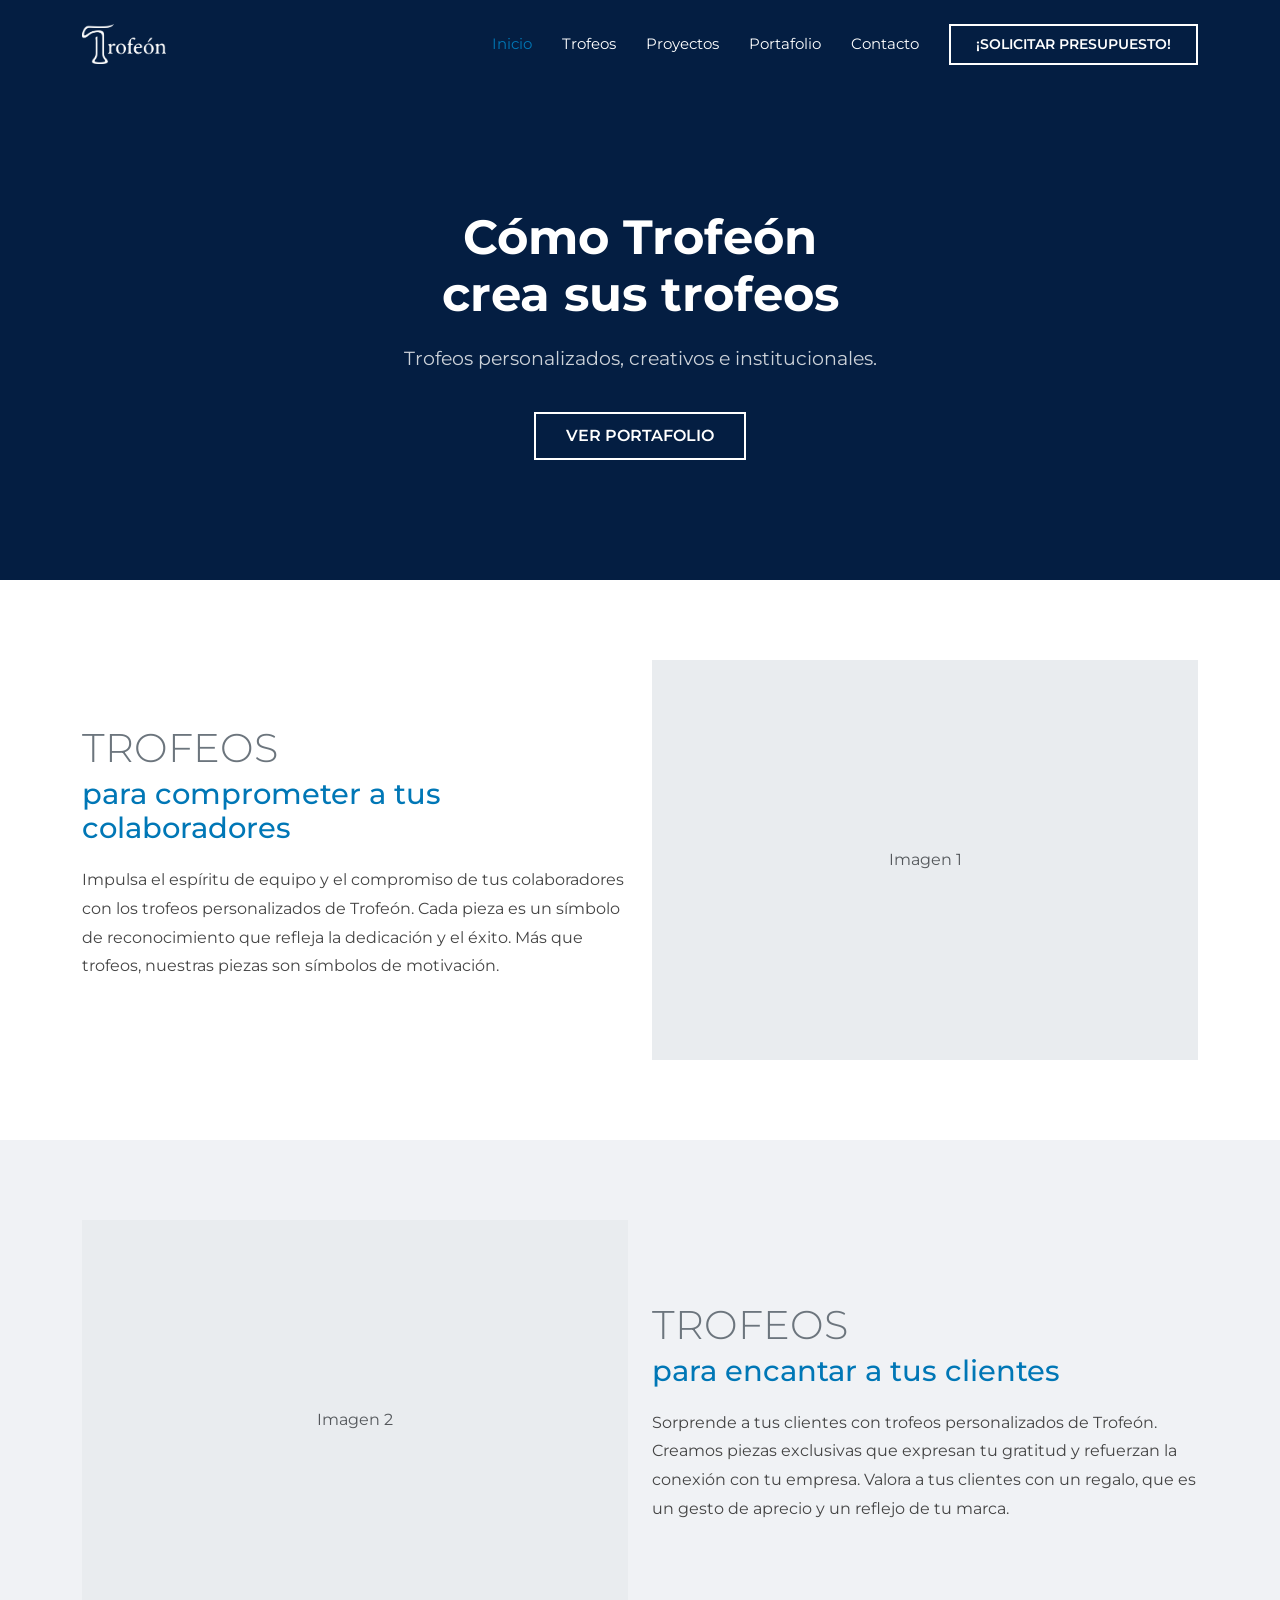
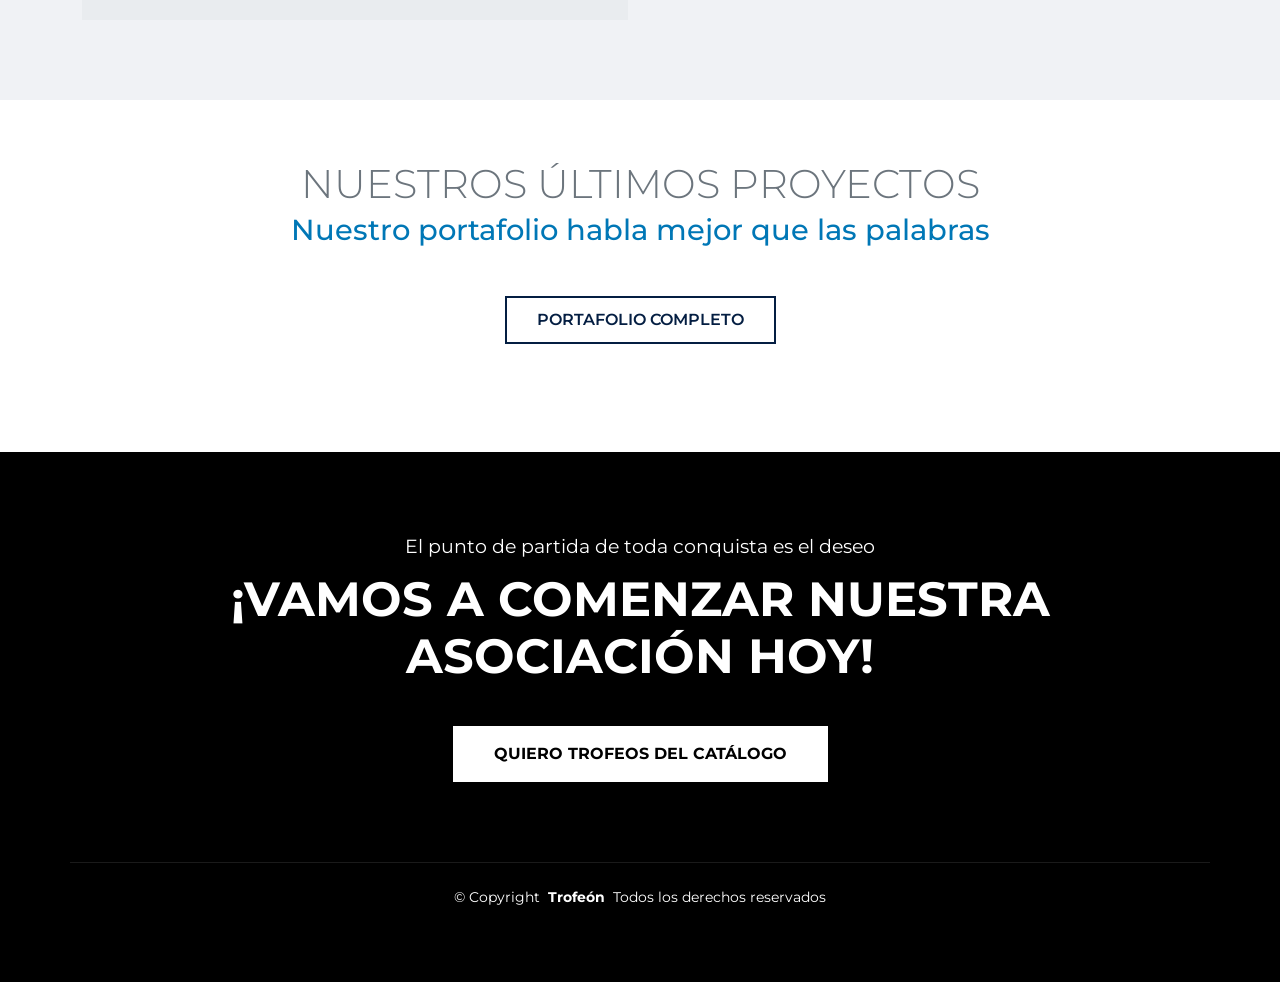
==== commit 0434cebe: "." ====
--- a/index.html
+++ b/index.html
@@ -1,10 +1,10 @@
 <!DOCTYPE html>
-<html lang="en">
+<html lang="es">
 
 <head>
   <meta charset="utf-8">
   <meta content="width=device-width, initial-scale=1.0" name="viewport">
-  <title>Index - Arsha Bootstrap Template</title>
+  <title>Trofeón - Portafolio</title>
   <meta name="description" content="">
   <meta name="keywords" content="">
 
@@ -15,7 +15,7 @@
   <!-- Fonts -->
   <link href="https://fonts.googleapis.com" rel="preconnect">
   <link href="https://fonts.gstatic.com" rel="preconnect" crossorigin>
-  <link href="https://fonts.googleapis.com/css2?family=Open+Sans:ital,wght@0,300;0,400;0,500;0,600;0,700;0,800;1,300;1,400;1,500;1,600;1,700;1,800&family=Poppins:ital,wght@0,100;0,200;0,300;0,400;0,500;0,600;0,700;0,800;0,900;1,100;1,200;1,300;1,400;1,500;1,600;1,700;1,800;1,900&family=Jost:ital,wght@0,100;0,200;0,300;0,400;0,500;0,600;0,700;0,800;0,900;1,100;1,200;1,300;1,400;1,500;1,600;1,700;1,800;1,900&display=swap" rel="stylesheet">
+  <link href="https://fonts.googleapis.com/css2?family=Montserrat:wght@300;400;500;600;700&display=swap" rel="stylesheet">
 
   <!-- Vendor CSS Files -->
   <link href="assets/vendor/bootstrap/css/bootstrap.min.css" rel="stylesheet">
@@ -26,52 +26,137 @@
 
   <!-- Main CSS File -->
   <link href="assets/css/main.css" rel="stylesheet">
-
+  
+  <style>
+    /* Sugerencias de estilo de Trofeón */
+    .btn-ghost {
+      color: var(--heading-color);
+      background: transparent;
+      border: 2px solid var(--heading-color);
+      border-radius: 0;
+      padding: 10px 30px;
+      font-weight: 600;
+      text-transform: uppercase;
+      transition: all 0.3s ease;
+      display: inline-block;
+    }
+    .btn-ghost:hover {
+      background: var(--heading-color);
+      color: var(--contrast-color);
+    }
+    
+    .hero-section {
+      background-color: #041E42;
+      color: white;
+      padding: 120px 0;
+      text-align: center;
+      position: relative;
+    }
+    .hero-section h1 {
+      color: white;
+      font-size: 3rem;
+      font-weight: 700;
+      margin-bottom: 20px;
+    }
+    .hero-section p {
+      font-size: 1.2rem;
+      color: rgba(255, 255, 255, 0.8);
+    }
+    
+    .feature-block {
+      padding: 80px 0;
+      display: flex;
+      align-items: center;
+    }
+    .feature-block.alt-bg {
+      background-color: var(--surface-color);
+    }
+    .feature-title {
+      font-size: 2.5rem;
+      font-weight: 300;
+      color: #6c757d;
+      text-transform: uppercase;
+      margin-bottom: 5px;
+    }
+    .feature-subtitle {
+      font-size: 1.8rem;
+      font-weight: 500;
+      color: #0077B6; /* Cerulean */
+      margin-bottom: 20px;
+    }
+    .feature-desc {
+      font-size: 1rem;
+      line-height: 1.8;
+      color: var(--default-color);
+    }
+    .img-placeholder {
+      background-color: #e9ecef;
+      width: 100%;
+      min-height: 400px;
+      display: flex;
+      align-items: center;
+      justify-content: center;
+    }
+    
+    .black-footer {
+      background-color: #000 !important;
+      color: white !important;
+      padding: 80px 0;
+      text-align: center;
+    }
+    .black-footer h2 {
+      color: white;
+      font-size: 3rem;
+      font-weight: 700;
+      margin-bottom: 40px;
+    }
+    .black-footer .btn-white {
+      background: white;
+      color: black;
+      border-radius: 0;
+      padding: 15px 40px;
+      font-weight: 700;
+      text-transform: uppercase;
+    }
+    .header.dark-header {
+      --background-color: #041E42;
+      --nav-color: #ffffff;
+      --heading-color: #ffffff;
+    }
+    .header.dark-header .btn-getstarted {
+      color: #ffffff !important;
+      border-color: #ffffff !important;
+    }
+    .header.dark-header .btn-getstarted:hover {
+      background-color: #ffffff !important;
+      color: #041E42 !important;
+    }
+  </style>
 </head>
 
-<body class="index-page">
-
-  <header id="header" class="header d-flex align-items-center fixed-top">
+<body class="trofeon-page">
+
+  <header id="header" class="header dark-header d-flex align-items-center sticky-top">
     <div class="container-fluid container-xl position-relative d-flex align-items-center">
 
-      <a href="index.html" class="logo d-flex align-items-center me-auto">
-        <!-- Uncomment the line below if you also wish to use an image logo -->
-        <img src="assets/img/logo.webp" alt="">
-        <h1 class="sitename">Arsha</h1>
+      <a href="#hero" class="logo d-flex align-items-center me-auto">
+        <!-- Logo Image -->
+        <img src="assets/img/logo.png" alt="Trofeón Logo" style="max-height: 40px;">
+        <!-- <h1 class="sitename">Trofeón</h1> -->
       </a>
 
       <nav id="navmenu" class="navmenu">
         <ul>
-          <li><a href="#hero" class="active">Home</a></li>
-          <li><a href="#about">About</a></li>
-          <li><a href="#services">Services</a></li>
-          <li><a href="#portfolio">Portfolio</a></li>
-          <li><a href="#team">Team</a></li>
-          <li><a href="#pricing">Pricing</a></li>
-          <li><a href="blog.html">Blog</a></li>
-          <li class="dropdown"><a href="#"><span>Dropdown</span> <i class="bi bi-chevron-down toggle-dropdown"></i></a>
-            <ul>
-              <li><a href="#">Dropdown 1</a></li>
-              <li class="dropdown"><a href="#"><span>Deep Dropdown</span> <i class="bi bi-chevron-down toggle-dropdown"></i></a>
-                <ul>
-                  <li><a href="#">Deep Dropdown 1</a></li>
-                  <li><a href="#">Deep Dropdown 2</a></li>
-                  <li><a href="#">Deep Dropdown 3</a></li>
-                  <li><a href="#">Deep Dropdown 4</a></li>
-                  <li><a href="#">Deep Dropdown 5</a></li>
-                </ul>
-              </li>
-              <li><a href="#">Dropdown 2</a></li>
-              <li><a href="#">Dropdown 3</a></li>
-              <li><a href="#">Dropdown 4</a></li>
-            </ul>
-          </li>
-          <li><a href="#contact">Contact</a></li>
+          <li><a href="#hero" class="active">Inicio</a></li>
+          <li><a href="#trofeus">Trofeos</a></li>
+          <li><a href="#projetos">Proyectos</a></li>
+          <li><a href="portfolio.html">Portafolio</a></li>
+          <li><a href="#contato">Contacto</a></li>
         </ul>
         <i class="mobile-nav-toggle d-xl-none bi bi-list"></i>
       </nav>
 
-      <a class="btn-getstarted" href="#about">Get Started</a>
+      <a class="btn-getstarted" href="#contato">¡Solicitar presupuesto!</a>
 
     </div>
   </header>
@@ -79,1171 +164,76 @@
   <main class="main">
 
     <!-- Hero Section -->
-    <section id="hero" class="hero section dark-background">
-
+    <section id="hero" class="hero-section">
+      <div class="container" data-aos="fade-up">
+        <h1>Cómo Trofeón<br>crea sus trofeos</h1>
+        <p>Trofeos personalizados, creativos e institucionales.</p>
+        <a href="portfolio.html" class="btn-ghost mt-4" style="color:white; border-color:white;">Ver portafolio</a>
+      </div>
+    </section>
+
+    <!-- Block 1 -->
+    <section id="trofeus" class="feature-block">
       <div class="container">
-        <div class="row gy-4">
-          <div class="col-lg-6 order-2 order-lg-1 d-flex flex-column justify-content-center" data-aos="zoom-out">
-            <h1>Better Solutions For Your Business</h1>
-            <p>We are team of talented designers making websites with Bootstrap</p>
-            <div class="d-flex">
-              <a href="#about" class="btn-get-started">Get Started</a>
-              <a href="https://www.youtube.com/watch?v=Y7f98aduVJ8" class="glightbox btn-watch-video d-flex align-items-center"><i class="bi bi-play-circle"></i><span>Watch Video</span></a>
+        <div class="row align-items-center">
+          <div class="col-lg-6" data-aos="fade-right">
+            <h2 class="feature-title">TROFEOS</h2>
+            <h3 class="feature-subtitle">para comprometer a tus colaboradores</h3>
+            <p class="feature-desc">Impulsa el espíritu de equipo y el compromiso de tus colaboradores con los trofeos personalizados de Trofeón. Cada pieza es un símbolo de reconocimiento que refleja la dedicación y el éxito. Más que trofeos, nuestras piezas son símbolos de motivación.</p>
+          </div>
+          <div class="col-lg-6 mt-4 mt-lg-0" data-aos="fade-left">
+            <div class="img-placeholder">
+              <span class="text-muted">Imagen 1</span>
             </div>
           </div>
-          <div class="col-lg-6 order-1 order-lg-2 hero-img" data-aos="zoom-out" data-aos-delay="200">
-            <img src="assets/img/hero-img.png" class="img-fluid animated" alt="">
-          </div>
         </div>
       </div>
-
-    </section><!-- /Hero Section -->
-
-    <!-- Clients Section -->
-    <section id="clients" class="clients section light-background">
-
-      <div class="container" data-aos="zoom-in">
-
-        <div class="swiper init-swiper">
-          <script type="application/json" class="swiper-config">
-            {
-              "loop": true,
-              "speed": 600,
-              "autoplay": {
-                "delay": 5000
-              },
-              "slidesPerView": "auto",
-              "pagination": {
-                "el": ".swiper-pagination",
-                "type": "bullets",
-                "clickable": true
-              },
-              "breakpoints": {
-                "320": {
-                  "slidesPerView": 2,
-                  "spaceBetween": 40
-                },
-                "480": {
-                  "slidesPerView": 3,
-                  "spaceBetween": 60
-                },
-                "640": {
-                  "slidesPerView": 4,
-                  "spaceBetween": 80
-                },
-                "992": {
-                  "slidesPerView": 5,
-                  "spaceBetween": 120
-                },
-                "1200": {
-                  "slidesPerView": 6,
-                  "spaceBetween": 120
-                }
-              }
-            }
-          </script>
-          <div class="swiper-wrapper align-items-center">
-            <div class="swiper-slide"><img src="assets/img/clients/clients-1.webp" class="img-fluid" alt=""></div>
-            <div class="swiper-slide"><img src="assets/img/clients/clients-2.webp" class="img-fluid" alt=""></div>
-            <div class="swiper-slide"><img src="assets/img/clients/clients-3.webp" class="img-fluid" alt=""></div>
-            <div class="swiper-slide"><img src="assets/img/clients/clients-4.webp" class="img-fluid" alt=""></div>
-            <div class="swiper-slide"><img src="assets/img/clients/clients-5.webp" class="img-fluid" alt=""></div>
-            <div class="swiper-slide"><img src="assets/img/clients/clients-6.webp" class="img-fluid" alt=""></div>
-            <div class="swiper-slide"><img src="assets/img/clients/clients-7.webp" class="img-fluid" alt=""></div>
-            <div class="swiper-slide"><img src="assets/img/clients/clients-8.webp" class="img-fluid" alt=""></div>
+    </section>
+
+    <!-- Block 2 -->
+    <section class="feature-block alt-bg">
+      <div class="container">
+        <div class="row align-items-center">
+          <div class="col-lg-6 order-lg-2" data-aos="fade-left">
+            <h2 class="feature-title">TROFEOS</h2>
+            <h3 class="feature-subtitle">para encantar a tus clientes</h3>
+            <p class="feature-desc">Sorprende a tus clientes con trofeos personalizados de Trofeón. Creamos piezas exclusivas que expresan tu gratitud y refuerzan la conexión con tu empresa. Valora a tus clientes con un regalo, que es un gesto de aprecio y un reflejo de tu marca.</p>
+          </div>
+          <div class="col-lg-6 order-lg-1 mt-4 mt-lg-0" data-aos="fade-right">
+            <div class="img-placeholder">
+              <span class="text-muted">Imagen 2</span>
+            </div>
           </div>
         </div>
-
-      </div>
-
-    </section><!-- /Clients Section -->
-
-    <!-- About Section -->
-    <section id="about" class="about section">
-
-      <!-- Section Title -->
-      <div class="container section-title" data-aos="fade-up">
-        <h2>About Us</h2>
-      </div><!-- End Section Title -->
-
-      <div class="container">
-
-        <div class="row gy-4">
-
-          <div class="col-lg-6 content" data-aos="fade-up" data-aos-delay="100">
-            <p>
-              Lorem ipsum dolor sit amet, consectetur adipiscing elit, sed do eiusmod tempor incididunt ut labore et dolore
-              magna aliqua.
-            </p>
-            <ul>
-              <li><i class="bi bi-check2-circle"></i> <span>Ullamco laboris nisi ut aliquip ex ea commodo consequat.</span></li>
-              <li><i class="bi bi-check2-circle"></i> <span>Duis aute irure dolor in reprehenderit in voluptate velit.</span></li>
-              <li><i class="bi bi-check2-circle"></i> <span>Ullamco laboris nisi ut aliquip ex ea commodo</span></li>
-            </ul>
-          </div>
-
-          <div class="col-lg-6" data-aos="fade-up" data-aos-delay="200">
-            <p>Ullamco laboris nisi ut aliquip ex ea commodo consequat. Duis aute irure dolor in reprehenderit in voluptate velit esse cillum dolore eu fugiat nulla pariatur. Excepteur sint occaecat cupidatat non proident, sunt in culpa qui officia deserunt mollit anim id est laborum. </p>
-            <a href="#" class="read-more"><span>Read More</span><i class="bi bi-arrow-right"></i></a>
-          </div>
-
+      </div>
+    </section>
+
+    <!-- Projects Section -->
+    <section id="projetos" class="section text-center">
+      <div class="container" data-aos="fade-up">
+        <h2 class="feature-title">NUESTROS ÚLTIMOS PROYECTOS</h2>
+        <h3 class="feature-subtitle">Nuestro portafolio habla mejor que las palabras</h3>
+        <div class="my-5">
+           <a href="portfolio.html" class="btn-ghost">Portafolio completo</a>
         </div>
-
-      </div>
-
-    </section><!-- /About Section -->
-
-    <!-- Why Us Section -->
-    <section id="why-us" class="section why-us light-background" data-builder="section">
-
-      <div class="container-fluid">
-
-        <div class="row gy-4">
-
-          <div class="col-lg-7 d-flex flex-column justify-content-center order-2 order-lg-1">
-
-            <div class="content px-xl-5" data-aos="fade-up" data-aos-delay="100">
-              <h3><span>Eum ipsam laborum deleniti </span><strong>velit pariatur architecto aut nihil</strong></h3>
-              <p>
-                Lorem ipsum dolor sit amet, consectetur adipiscing elit, sed do eiusmod tempor incididunt ut labore et dolore magna aliqua. Duis aute irure dolor in reprehenderit
-              </p>
-            </div>
-
-            <div class="faq-container px-xl-5" data-aos="fade-up" data-aos-delay="200">
-
-              <div class="faq-item faq-active">
-
-                <h3><span>01</span> Non consectetur a erat nam at lectus urna duis?</h3>
-                <div class="faq-content">
-                  <p>Feugiat pretium nibh ipsum consequat. Tempus iaculis urna id volutpat lacus laoreet non curabitur gravida. Venenatis lectus magna fringilla urna porttitor rhoncus dolor purus non.</p>
-                </div>
-                <i class="faq-toggle bi bi-chevron-right"></i>
-              </div><!-- End Faq item-->
-
-              <div class="faq-item">
-                <h3><span>02</span> Feugiat scelerisque varius morbi enim nunc faucibus a pellentesque?</h3>
-                <div class="faq-content">
-                  <p>Dolor sit amet consectetur adipiscing elit pellentesque habitant morbi. Id interdum velit laoreet id donec ultrices. Fringilla phasellus faucibus scelerisque eleifend donec pretium. Est pellentesque elit ullamcorper dignissim. Mauris ultrices eros in cursus turpis massa tincidunt dui.</p>
-                </div>
-                <i class="faq-toggle bi bi-chevron-right"></i>
-              </div><!-- End Faq item-->
-
-              <div class="faq-item">
-                <h3><span>03</span> Dolor sit amet consectetur adipiscing elit pellentesque?</h3>
-                <div class="faq-content">
-                  <p>Eleifend mi in nulla posuere sollicitudin aliquam ultrices sagittis orci. Faucibus pulvinar elementum integer enim. Sem nulla pharetra diam sit amet nisl suscipit. Rutrum tellus pellentesque eu tincidunt. Lectus urna duis convallis convallis tellus. Urna molestie at elementum eu facilisis sed odio morbi quis</p>
-                </div>
-                <i class="faq-toggle bi bi-chevron-right"></i>
-              </div><!-- End Faq item-->
-
-            </div>
-
-          </div>
-
-          <div class="col-lg-5 order-1 order-lg-2 why-us-img">
-            <img src="assets/img/why-us.png" class="img-fluid" alt="" data-aos="zoom-in" data-aos-delay="100">
-          </div>
-        </div>
-
-      </div>
-
-    </section><!-- /Why Us Section -->
-
-    <!-- Skills Section -->
-    <section id="skills" class="skills section">
-
-      <div class="container" data-aos="fade-up" data-aos-delay="100">
-
-        <div class="row">
-
-          <div class="col-lg-6 d-flex align-items-center">
-            <img src="assets/img/illustration/illustration-10.webp" class="img-fluid" alt="">
-          </div>
-
-          <div class="col-lg-6 pt-4 pt-lg-0 content">
-
-            <h3>Voluptatem dignissimos provident quasi corporis voluptas</h3>
-            <p class="fst-italic">
-              Lorem ipsum dolor sit amet, consectetur adipiscing elit, sed do eiusmod tempor incididunt ut labore et dolore magna aliqua.
-            </p>
-
-            <div class="skills-content skills-animation">
-
-              <div class="progress">
-                <span class="skill"><span>HTML</span> <i class="val">100%</i></span>
-                <div class="progress-bar-wrap">
-                  <div class="progress-bar" role="progressbar" aria-valuenow="100" aria-valuemin="0" aria-valuemax="100"></div>
-                </div>
-              </div><!-- End Skills Item -->
-
-              <div class="progress">
-                <span class="skill"><span>CSS</span> <i class="val">90%</i></span>
-                <div class="progress-bar-wrap">
-                  <div class="progress-bar" role="progressbar" aria-valuenow="90" aria-valuemin="0" aria-valuemax="100"></div>
-                </div>
-              </div><!-- End Skills Item -->
-
-              <div class="progress">
-                <span class="skill"><span>JavaScript</span> <i class="val">75%</i></span>
-                <div class="progress-bar-wrap">
-                  <div class="progress-bar" role="progressbar" aria-valuenow="75" aria-valuemin="0" aria-valuemax="100"></div>
-                </div>
-              </div><!-- End Skills Item -->
-
-              <div class="progress">
-                <span class="skill"><span>Photoshop</span> <i class="val">55%</i></span>
-                <div class="progress-bar-wrap">
-                  <div class="progress-bar" role="progressbar" aria-valuenow="55" aria-valuemin="0" aria-valuemax="100"></div>
-                </div>
-              </div><!-- End Skills Item -->
-
-            </div>
-
-          </div>
-        </div>
-
-      </div>
-
-    </section><!-- /Skills Section -->
-
-    <!-- Services Section -->
-    <section id="services" class="services section light-background">
-
-      <!-- Section Title -->
-      <div class="container section-title" data-aos="fade-up">
-        <h2>Services</h2>
-        <p>Necessitatibus eius consequatur ex aliquid fuga eum quidem sint consectetur velit</p>
-      </div><!-- End Section Title -->
-
-      <div class="container">
-
-        <div class="row gy-4">
-
-          <div class="col-xl-3 col-md-6 d-flex" data-aos="fade-up" data-aos-delay="100">
-            <div class="service-item position-relative">
-              <div class="icon"><i class="bi bi-activity icon"></i></div>
-              <h4><a href="" class="stretched-link">Lorem Ipsum</a></h4>
-              <p>Voluptatum deleniti atque corrupti quos dolores et quas molestias excepturi</p>
-            </div>
-          </div><!-- End Service Item -->
-
-          <div class="col-xl-3 col-md-6 d-flex" data-aos="fade-up" data-aos-delay="200">
-            <div class="service-item position-relative">
-              <div class="icon"><i class="bi bi-bounding-box-circles icon"></i></div>
-              <h4><a href="" class="stretched-link">Sed ut perspici</a></h4>
-              <p>Duis aute irure dolor in reprehenderit in voluptate velit esse cillum dolore</p>
-            </div>
-          </div><!-- End Service Item -->
-
-          <div class="col-xl-3 col-md-6 d-flex" data-aos="fade-up" data-aos-delay="300">
-            <div class="service-item position-relative">
-              <div class="icon"><i class="bi bi-calendar4-week icon"></i></div>
-              <h4><a href="" class="stretched-link">Magni Dolores</a></h4>
-              <p>Excepteur sint occaecat cupidatat non proident, sunt in culpa qui officia</p>
-            </div>
-          </div><!-- End Service Item -->
-
-          <div class="col-xl-3 col-md-6 d-flex" data-aos="fade-up" data-aos-delay="400">
-            <div class="service-item position-relative">
-              <div class="icon"><i class="bi bi-broadcast icon"></i></div>
-              <h4><a href="" class="stretched-link">Nemo Enim</a></h4>
-              <p>At vero eos et accusamus et iusto odio dignissimos ducimus qui blanditiis</p>
-            </div>
-          </div><!-- End Service Item -->
-
-        </div>
-
-      </div>
-
-    </section><!-- /Services Section -->
-
-    <!-- Work Process Section -->
-    <section id="work-process" class="work-process section">
-
-      <!-- Section Title -->
-      <div class="container section-title" data-aos="fade-up">
-        <h2>Work Process</h2>
-        <p>Necessitatibus eius consequatur ex aliquid fuga eum quidem sint consectetur velit</p>
-      </div><!-- End Section Title -->
-
-      <div class="container" data-aos="fade-up" data-aos-delay="100">
-
-        <div class="row gy-5">
-
-          <div class="col-lg-4" data-aos="fade-up" data-aos-delay="200">
-            <div class="steps-item">
-              <div class="steps-image">
-                <img src="assets/img/steps/steps-1.webp" alt="Step 1" class="img-fluid" loading="lazy">
-              </div>
-              <div class="steps-content">
-                <div class="steps-number">01</div>
-                <h3>Research &amp; Analysis</h3>
-                <p>Nemo enim ipsam voluptatem quia voluptas sit aspernatur aut odit aut fugit, sed quia consequuntur magni dolores eos qui ratione.</p>
-                <div class="steps-features">
-                  <div class="feature-item">
-                    <i class="bi bi-check-circle"></i>
-                    <span>Market Research</span>
-                  </div>
-                  <div class="feature-item">
-                    <i class="bi bi-check-circle"></i>
-                    <span>Data Analysis</span>
-                  </div>
-                  <div class="feature-item">
-                    <i class="bi bi-check-circle"></i>
-                    <span>User Feedback</span>
-                  </div>
-                </div>
-              </div>
-            </div><!-- End Steps Item -->
-          </div>
-
-          <div class="col-lg-4" data-aos="fade-up" data-aos-delay="300">
-            <div class="steps-item">
-              <div class="steps-image">
-                <img src="assets/img/steps/steps-2.webp" alt="Step 2" class="img-fluid" loading="lazy">
-              </div>
-              <div class="steps-content">
-                <div class="steps-number">02</div>
-                <h3>Design &amp; Planning</h3>
-                <p>Ut enim ad minima veniam, quis nostrum exercitationem ullam corporis suscipit laboriosam, nisi ut aliquid ex ea commodi consequatur.</p>
-                <div class="steps-features">
-                  <div class="feature-item">
-                    <i class="bi bi-check-circle"></i>
-                    <span>Wireframing</span>
-                  </div>
-                  <div class="feature-item">
-                    <i class="bi bi-check-circle"></i>
-                    <span>UI/UX Design</span>
-                  </div>
-                  <div class="feature-item">
-                    <i class="bi bi-check-circle"></i>
-                    <span>Prototyping</span>
-                  </div>
-                </div>
-              </div>
-            </div><!-- End Steps Item -->
-          </div>
-
-          <div class="col-lg-4" data-aos="fade-up" data-aos-delay="400">
-            <div class="steps-item">
-              <div class="steps-image">
-                <img src="assets/img/steps/steps-3.webp" alt="Step 3" class="img-fluid" loading="lazy">
-              </div>
-              <div class="steps-content">
-                <div class="steps-number">03</div>
-                <h3>Development &amp; Launch</h3>
-                <p>Et harum quidem rerum facilis est et expedita distinctio. Nam libero tempore, cum soluta nobis est eligendi optio cumque nihil.</p>
-                <div class="steps-features">
-                  <div class="feature-item">
-                    <i class="bi bi-check-circle"></i>
-                    <span>Development</span>
-                  </div>
-                  <div class="feature-item">
-                    <i class="bi bi-check-circle"></i>
-                    <span>Testing</span>
-                  </div>
-                  <div class="feature-item">
-                    <i class="bi bi-check-circle"></i>
-                    <span>Deployment</span>
-                  </div>
-                </div>
-              </div>
-            </div><!-- End Steps Item -->
-          </div>
-
-        </div>
-
-      </div>
-
-    </section><!-- /Work Process Section -->
-
-    <!-- Call To Action Section -->
-    <section id="call-to-action" class="call-to-action section dark-background">
-
-      <img src="assets/img/bg/bg-8.webp" alt="">
-
-      <div class="container">
-
-        <div class="row" data-aos="zoom-in" data-aos-delay="100">
-          <div class="col-xl-9 text-center text-xl-start">
-            <h3>Call To Action</h3>
-            <p>Duis aute irure dolor in reprehenderit in voluptate velit esse cillum dolore eu fugiat nulla pariatur. Excepteur sint occaecat cupidatat non proident, sunt in culpa qui officia deserunt mollit anim id est laborum.</p>
-          </div>
-          <div class="col-xl-3 cta-btn-container text-center">
-            <a class="cta-btn align-middle" href="#">Call To Action</a>
-          </div>
-        </div>
-
-      </div>
-
-    </section><!-- /Call To Action Section -->
-
-    <!-- Portfolio Section -->
-    <section id="portfolio" class="portfolio section">
-
-      <!-- Section Title -->
-      <div class="container section-title" data-aos="fade-up">
-        <h2>Portfolio</h2>
-        <p>Necessitatibus eius consequatur ex aliquid fuga eum quidem sint consectetur velit</p>
-      </div><!-- End Section Title -->
-
-      <div class="container">
-
-        <div class="isotope-layout" data-default-filter="*" data-layout="masonry" data-sort="original-order">
-
-          <ul class="portfolio-filters isotope-filters" data-aos="fade-up" data-aos-delay="100">
-            <li data-filter="*" class="filter-active">All</li>
-            <li data-filter=".filter-app">App</li>
-            <li data-filter=".filter-product">Card</li>
-            <li data-filter=".filter-branding">Web</li>
-          </ul><!-- End Portfolio Filters -->
-
-          <div class="row gy-4 isotope-container" data-aos="fade-up" data-aos-delay="200">
-
-            <div class="col-lg-4 col-md-6 portfolio-item isotope-item filter-app">
-              <img src="assets/img/portfolio/portfolio-portrait-1.webp" class="img-fluid" alt="">
-              <div class="portfolio-info">
-                <h4>App 1</h4>
-                <p>Lorem ipsum, dolor sit</p>
-                <a href="assets/img/portfolio/portfolio-portrait-1.webp" title="App 1" data-gallery="portfolio-gallery-app" class="glightbox preview-link"><i class="bi bi-zoom-in"></i></a>
-                <a href="portfolio-details.html" title="More Details" class="details-link"><i class="bi bi-link-45deg"></i></a>
-              </div>
-            </div><!-- End Portfolio Item -->
-
-            <div class="col-lg-4 col-md-6 portfolio-item isotope-item filter-product">
-              <img src="assets/img/portfolio/portfolio-1.webp" class="img-fluid" alt="">
-              <div class="portfolio-info">
-                <h4>Product 1</h4>
-                <p>Lorem ipsum, dolor sit</p>
-                <a href="assets/img/portfolio/portfolio-1.webp" title="Product 1" data-gallery="portfolio-gallery-product" class="glightbox preview-link"><i class="bi bi-zoom-in"></i></a>
-                <a href="portfolio-details.html" title="More Details" class="details-link"><i class="bi bi-link-45deg"></i></a>
-              </div>
-            </div><!-- End Portfolio Item -->
-
-            <div class="col-lg-4 col-md-6 portfolio-item isotope-item filter-branding">
-              <img src="assets/img/portfolio/portfolio-3.webp" class="img-fluid" alt="">
-              <div class="portfolio-info">
-                <h4>Branding 1</h4>
-                <p>Lorem ipsum, dolor sit</p>
-                <a href="assets/img/portfolio/portfolio-3.webp" title="Branding 1" data-gallery="portfolio-gallery-branding" class="glightbox preview-link"><i class="bi bi-zoom-in"></i></a>
-                <a href="portfolio-details.html" title="More Details" class="details-link"><i class="bi bi-link-45deg"></i></a>
-              </div>
-            </div><!-- End Portfolio Item -->
-
-            <div class="col-lg-4 col-md-6 portfolio-item isotope-item filter-app">
-              <img src="assets/img/portfolio/portfolio-4.webp" class="img-fluid" alt="">
-              <div class="portfolio-info">
-                <h4>App 2</h4>
-                <p>Lorem ipsum, dolor sit</p>
-                <a href="assets/img/portfolio/portfolio-4.webp" title="App 2" data-gallery="portfolio-gallery-app" class="glightbox preview-link"><i class="bi bi-zoom-in"></i></a>
-                <a href="portfolio-details.html" title="More Details" class="details-link"><i class="bi bi-link-45deg"></i></a>
-              </div>
-            </div><!-- End Portfolio Item -->
-
-            <div class="col-lg-4 col-md-6 portfolio-item isotope-item filter-product">
-              <img src="assets/img/portfolio/portfolio-portrait-2.webp" class="img-fluid" alt="">
-              <div class="portfolio-info">
-                <h4>Product 2</h4>
-                <p>Lorem ipsum, dolor sit</p>
-                <a href="assets/img/portfolio/portfolio-portrait-2.webp" title="Product 2" data-gallery="portfolio-gallery-product" class="glightbox preview-link"><i class="bi bi-zoom-in"></i></a>
-                <a href="portfolio-details.html" title="More Details" class="details-link"><i class="bi bi-link-45deg"></i></a>
-              </div>
-            </div><!-- End Portfolio Item -->
-
-            <div class="col-lg-4 col-md-6 portfolio-item isotope-item filter-branding">
-              <img src="assets/img/portfolio/portfolio-portrait-3.webp" class="img-fluid" alt="">
-              <div class="portfolio-info">
-                <h4>Branding 2</h4>
-                <p>Lorem ipsum, dolor sit</p>
-                <a href="assets/img/portfolio/portfolio-portrait-3.webp" title="Branding 2" data-gallery="portfolio-gallery-branding" class="glightbox preview-link"><i class="bi bi-zoom-in"></i></a>
-                <a href="portfolio-details.html" title="More Details" class="details-link"><i class="bi bi-link-45deg"></i></a>
-              </div>
-            </div><!-- End Portfolio Item -->
-
-            <div class="col-lg-4 col-md-6 portfolio-item isotope-item filter-app">
-              <img src="assets/img/portfolio/portfolio-7.webp" class="img-fluid" alt="">
-              <div class="portfolio-info">
-                <h4>App 3</h4>
-                <p>Lorem ipsum, dolor sit</p>
-                <a href="assets/img/portfolio/portfolio-7.webp" title="App 3" data-gallery="portfolio-gallery-app" class="glightbox preview-link"><i class="bi bi-zoom-in"></i></a>
-                <a href="portfolio-details.html" title="More Details" class="details-link"><i class="bi bi-link-45deg"></i></a>
-              </div>
-            </div><!-- End Portfolio Item -->
-
-            <div class="col-lg-4 col-md-6 portfolio-item isotope-item filter-product">
-              <img src="assets/img/portfolio/portfolio-8.webp" class="img-fluid" alt="">
-              <div class="portfolio-info">
-                <h4>Product 3</h4>
-                <p>Lorem ipsum, dolor sit</p>
-                <a href="assets/img/portfolio/portfolio-8.webp" title="Product 3" data-gallery="portfolio-gallery-product" class="glightbox preview-link"><i class="bi bi-zoom-in"></i></a>
-                <a href="portfolio-details.html" title="More Details" class="details-link"><i class="bi bi-link-45deg"></i></a>
-              </div>
-            </div><!-- End Portfolio Item -->
-
-            <div class="col-lg-4 col-md-6 portfolio-item isotope-item filter-branding">
-              <img src="assets/img/portfolio/portfolio-9.webp" class="img-fluid" alt="">
-              <div class="portfolio-info">
-                <h4>Branding 3</h4>
-                <p>Lorem ipsum, dolor sit</p>
-                <a href="assets/img/portfolio/portfolio-9.webp" title="Branding 2" data-gallery="portfolio-gallery-branding" class="glightbox preview-link"><i class="bi bi-zoom-in"></i></a>
-                <a href="portfolio-details.html" title="More Details" class="details-link"><i class="bi bi-link-45deg"></i></a>
-              </div>
-            </div><!-- End Portfolio Item -->
-
-          </div><!-- End Portfolio Container -->
-
-        </div>
-
-      </div>
-
-    </section><!-- /Portfolio Section -->
-
-    <!-- Team Section -->
-    <section id="team" class="team section">
-
-      <!-- Section Title -->
-      <div class="container section-title" data-aos="fade-up">
-        <h2>Team</h2>
-        <p>Necessitatibus eius consequatur ex aliquid fuga eum quidem sint consectetur velit</p>
-      </div><!-- End Section Title -->
-
-      <div class="container">
-
-        <div class="row gy-4">
-
-          <div class="col-lg-6" data-aos="fade-up" data-aos-delay="100">
-            <div class="team-member d-flex align-items-start">
-              <div class="pic"><img src="assets/img/person/person-m-7.webp" class="img-fluid" alt=""></div>
-              <div class="member-info">
-                <h4>Walter White</h4>
-                <span>Chief Executive Officer</span>
-                <p>Explicabo voluptatem mollitia et repellat qui dolorum quasi</p>
-                <div class="social">
-                  <a href=""><i class="bi bi-twitter-x"></i></a>
-                  <a href=""><i class="bi bi-facebook"></i></a>
-                  <a href=""><i class="bi bi-instagram"></i></a>
-                  <a href=""> <i class="bi bi-linkedin"></i> </a>
-                </div>
-              </div>
-            </div>
-          </div><!-- End Team Member -->
-
-          <div class="col-lg-6" data-aos="fade-up" data-aos-delay="200">
-            <div class="team-member d-flex align-items-start">
-              <div class="pic"><img src="assets/img/person/person-f-8.webp" class="img-fluid" alt=""></div>
-              <div class="member-info">
-                <h4>Sarah Jhonson</h4>
-                <span>Product Manager</span>
-                <p>Aut maiores voluptates amet et quis praesentium qui senda para</p>
-                <div class="social">
-                  <a href=""><i class="bi bi-twitter-x"></i></a>
-                  <a href=""><i class="bi bi-facebook"></i></a>
-                  <a href=""><i class="bi bi-instagram"></i></a>
-                  <a href=""> <i class="bi bi-linkedin"></i> </a>
-                </div>
-              </div>
-            </div>
-          </div><!-- End Team Member -->
-
-          <div class="col-lg-6" data-aos="fade-up" data-aos-delay="300">
-            <div class="team-member d-flex align-items-start">
-              <div class="pic"><img src="assets/img/person/person-m-6.webp" class="img-fluid" alt=""></div>
-              <div class="member-info">
-                <h4>William Anderson</h4>
-                <span>CTO</span>
-                <p>Quisquam facilis cum velit laborum corrupti fuga rerum quia</p>
-                <div class="social">
-                  <a href=""><i class="bi bi-twitter-x"></i></a>
-                  <a href=""><i class="bi bi-facebook"></i></a>
-                  <a href=""><i class="bi bi-instagram"></i></a>
-                  <a href=""> <i class="bi bi-linkedin"></i> </a>
-                </div>
-              </div>
-            </div>
-          </div><!-- End Team Member -->
-
-          <div class="col-lg-6" data-aos="fade-up" data-aos-delay="400">
-            <div class="team-member d-flex align-items-start">
-              <div class="pic"><img src="assets/img/person/person-f-4.webp" class="img-fluid" alt=""></div>
-              <div class="member-info">
-                <h4>Amanda Jepson</h4>
-                <span>Accountant</span>
-                <p>Dolorum tempora officiis odit laborum officiis et et accusamus</p>
-                <div class="social">
-                  <a href=""><i class="bi bi-twitter-x"></i></a>
-                  <a href=""><i class="bi bi-facebook"></i></a>
-                  <a href=""><i class="bi bi-instagram"></i></a>
-                  <a href=""> <i class="bi bi-linkedin"></i> </a>
-                </div>
-              </div>
-            </div>
-          </div><!-- End Team Member -->
-
-        </div>
-
-      </div>
-
-    </section><!-- /Team Section -->
-
-    <!-- Pricing Section -->
-    <section id="pricing" class="pricing section light-background">
-
-      <!-- Section Title -->
-      <div class="container section-title" data-aos="fade-up">
-        <h2>Pricing</h2>
-        <p>Necessitatibus eius consequatur ex aliquid fuga eum quidem sint consectetur velit</p>
-      </div><!-- End Section Title -->
-
-      <div class="container">
-
-        <div class="row gy-4">
-
-          <div class="col-lg-4" data-aos="zoom-in" data-aos-delay="100">
-            <div class="pricing-item">
-              <h3>Free Plan</h3>
-              <h4><sup>$</sup>0<span> / month</span></h4>
-              <ul>
-                <li><i class="bi bi-check"></i> <span>Quam adipiscing vitae proin</span></li>
-                <li><i class="bi bi-check"></i> <span>Nec feugiat nisl pretium</span></li>
-                <li><i class="bi bi-check"></i> <span>Nulla at volutpat diam uteera</span></li>
-                <li class="na"><i class="bi bi-x"></i> <span>Pharetra massa massa ultricies</span></li>
-                <li class="na"><i class="bi bi-x"></i> <span>Massa ultricies mi quis hendrerit</span></li>
-              </ul>
-              <a href="#" class="buy-btn">Buy Now</a>
-            </div>
-          </div><!-- End Pricing Item -->
-
-          <div class="col-lg-4" data-aos="zoom-in" data-aos-delay="200">
-            <div class="pricing-item featured">
-              <h3>Business Plan</h3>
-              <h4><sup>$</sup>29<span> / month</span></h4>
-              <ul>
-                <li><i class="bi bi-check"></i> <span>Quam adipiscing vitae proin</span></li>
-                <li><i class="bi bi-check"></i> <span>Nec feugiat nisl pretium</span></li>
-                <li><i class="bi bi-check"></i> <span>Nulla at volutpat diam uteera</span></li>
-                <li><i class="bi bi-check"></i> <span>Pharetra massa massa ultricies</span></li>
-                <li><i class="bi bi-check"></i> <span>Massa ultricies mi quis hendrerit</span></li>
-              </ul>
-              <a href="#" class="buy-btn">Buy Now</a>
-            </div>
-          </div><!-- End Pricing Item -->
-
-          <div class="col-lg-4" data-aos="zoom-in" data-aos-delay="300">
-            <div class="pricing-item">
-              <h3>Developer Plan</h3>
-              <h4><sup>$</sup>49<span> / month</span></h4>
-              <ul>
-                <li><i class="bi bi-check"></i> <span>Quam adipiscing vitae proin</span></li>
-                <li><i class="bi bi-check"></i> <span>Nec feugiat nisl pretium</span></li>
-                <li><i class="bi bi-check"></i> <span>Nulla at volutpat diam uteera</span></li>
-                <li><i class="bi bi-check"></i> <span>Pharetra massa massa ultricies</span></li>
-                <li><i class="bi bi-check"></i> <span>Massa ultricies mi quis hendrerit</span></li>
-              </ul>
-              <a href="#" class="buy-btn">Buy Now</a>
-            </div>
-          </div><!-- End Pricing Item -->
-
-        </div>
-
-      </div>
-
-    </section><!-- /Pricing Section -->
-
-    <!-- Testimonials Section -->
-    <section id="testimonials" class="testimonials section">
-
-      <!-- Section Title -->
-      <div class="container section-title" data-aos="fade-up">
-        <h2>Testimonials</h2>
-        <p>Necessitatibus eius consequatur ex aliquid fuga eum quidem sint consectetur velit</p>
-      </div><!-- End Section Title -->
-
-      <div class="container" data-aos="fade-up" data-aos-delay="100">
-
-        <div class="swiper init-swiper">
-          <script type="application/json" class="swiper-config">
-            {
-              "loop": true,
-              "speed": 600,
-              "autoplay": {
-                "delay": 5000
-              },
-              "slidesPerView": "auto",
-              "pagination": {
-                "el": ".swiper-pagination",
-                "type": "bullets",
-                "clickable": true
-              }
-            }
-          </script>
-          <div class="swiper-wrapper">
-
-            <div class="swiper-slide">
-              <div class="testimonial-item">
-                <img src="assets/img/person/person-m-9.webp" class="testimonial-img" alt="">
-                <h3>Saul Goodman</h3>
-                <h4>Ceo &amp; Founder</h4>
-                <div class="stars">
-                  <i class="bi bi-star-fill"></i><i class="bi bi-star-fill"></i><i class="bi bi-star-fill"></i><i class="bi bi-star-fill"></i><i class="bi bi-star-fill"></i>
-                </div>
-                <p>
-                  <i class="bi bi-quote quote-icon-left"></i>
-                  <span>Proin iaculis purus consequat sem cure digni ssim donec porttitora entum suscipit rhoncus. Accusantium quam, ultricies eget id, aliquam eget nibh et. Maecen aliquam, risus at semper.</span>
-                  <i class="bi bi-quote quote-icon-right"></i>
-                </p>
-              </div>
-            </div><!-- End testimonial item -->
-
-            <div class="swiper-slide">
-              <div class="testimonial-item">
-                <img src="assets/img/person/person-f-5.webp" class="testimonial-img" alt="">
-                <h3>Sara Wilsson</h3>
-                <h4>Designer</h4>
-                <div class="stars">
-                  <i class="bi bi-star-fill"></i><i class="bi bi-star-fill"></i><i class="bi bi-star-fill"></i><i class="bi bi-star-fill"></i><i class="bi bi-star-fill"></i>
-                </div>
-                <p>
-                  <i class="bi bi-quote quote-icon-left"></i>
-                  <span>Export tempor illum tamen malis malis eram quae irure esse labore quem cillum quid cillum eram malis quorum velit fore eram velit sunt aliqua noster fugiat irure amet legam anim culpa.</span>
-                  <i class="bi bi-quote quote-icon-right"></i>
-                </p>
-              </div>
-            </div><!-- End testimonial item -->
-
-            <div class="swiper-slide">
-              <div class="testimonial-item">
-                <img src="assets/img/person/person-f-12.webp" class="testimonial-img" alt="">
-                <h3>Jena Karlis</h3>
-                <h4>Store Owner</h4>
-                <div class="stars">
-                  <i class="bi bi-star-fill"></i><i class="bi bi-star-fill"></i><i class="bi bi-star-fill"></i><i class="bi bi-star-fill"></i><i class="bi bi-star-fill"></i>
-                </div>
-                <p>
-                  <i class="bi bi-quote quote-icon-left"></i>
-                  <span>Enim nisi quem export duis labore cillum quae magna enim sint quorum nulla quem veniam duis minim tempor labore quem eram duis noster aute amet eram fore quis sint minim.</span>
-                  <i class="bi bi-quote quote-icon-right"></i>
-                </p>
-              </div>
-            </div><!-- End testimonial item -->
-
-            <div class="swiper-slide">
-              <div class="testimonial-item">
-                <img src="assets/img/person/person-m-12.webp" class="testimonial-img" alt="">
-                <h3>Matt Brandon</h3>
-                <h4>Freelancer</h4>
-                <div class="stars">
-                  <i class="bi bi-star-fill"></i><i class="bi bi-star-fill"></i><i class="bi bi-star-fill"></i><i class="bi bi-star-fill"></i><i class="bi bi-star-fill"></i>
-                </div>
-                <p>
-                  <i class="bi bi-quote quote-icon-left"></i>
-                  <span>Fugiat enim eram quae cillum dolore dolor amet nulla culpa multos export minim fugiat minim velit minim dolor enim duis veniam ipsum anim magna sunt elit fore quem dolore labore illum veniam.</span>
-                  <i class="bi bi-quote quote-icon-right"></i>
-                </p>
-              </div>
-            </div><!-- End testimonial item -->
-
-            <div class="swiper-slide">
-              <div class="testimonial-item">
-                <img src="assets/img/person/person-m-13.webp" class="testimonial-img" alt="">
-                <h3>John Larson</h3>
-                <h4>Entrepreneur</h4>
-                <div class="stars">
-                  <i class="bi bi-star-fill"></i><i class="bi bi-star-fill"></i><i class="bi bi-star-fill"></i><i class="bi bi-star-fill"></i><i class="bi bi-star-fill"></i>
-                </div>
-                <p>
-                  <i class="bi bi-quote quote-icon-left"></i>
-                  <span>Quis quorum aliqua sint quem legam fore sunt eram irure aliqua veniam tempor noster veniam enim culpa labore duis sunt culpa nulla illum cillum fugiat legam esse veniam culpa fore nisi cillum quid.</span>
-                  <i class="bi bi-quote quote-icon-right"></i>
-                </p>
-              </div>
-            </div><!-- End testimonial item -->
-
-          </div>
-          <div class="swiper-pagination"></div>
-        </div>
-
-      </div>
-
-    </section><!-- /Testimonials Section -->
-
-    <!-- Faq 2 Section -->
-    <section id="faq-2" class="faq-2 section light-background">
-
-      <!-- Section Title -->
-      <div class="container section-title" data-aos="fade-up">
-        <h2>Frequently Asked Questions</h2>
-        <p>Magnam dolores commodi suscipit. Necessitatibus eius consequatur ex aliquid fuga eum quidem. Sit sint consectetur velit. Quisquam quos quisquam cupiditate. Et nemo qui impedit suscipit alias ea. Quia fugiat sit in iste officiis commodi quidem hic quas.</p>
-      </div><!-- End Section Title -->
-
-      <div class="container">
-
-        <div class="row justify-content-center">
-
-          <div class="col-lg-10">
-
-            <div class="faq-container">
-
-              <div class="faq-item faq-active" data-aos="fade-up" data-aos-delay="200">
-                <i class="faq-icon bi bi-question-circle"></i>
-                <h3>Non consectetur a erat nam at lectus urna duis?</h3>
-                <div class="faq-content">
-                  <p>Feugiat pretium nibh ipsum consequat. Tempus iaculis urna id volutpat lacus laoreet non curabitur gravida. Venenatis lectus magna fringilla urna porttitor rhoncus dolor purus non.</p>
-                </div>
-                <i class="faq-toggle bi bi-chevron-right"></i>
-              </div><!-- End Faq item-->
-
-              <div class="faq-item" data-aos="fade-up" data-aos-delay="300">
-                <i class="faq-icon bi bi-question-circle"></i>
-                <h3>Feugiat scelerisque varius morbi enim nunc faucibus a pellentesque?</h3>
-                <div class="faq-content">
-                  <p>Dolor sit amet consectetur adipiscing elit pellentesque habitant morbi. Id interdum velit laoreet id donec ultrices. Fringilla phasellus faucibus scelerisque eleifend donec pretium. Est pellentesque elit ullamcorper dignissim. Mauris ultrices eros in cursus turpis massa tincidunt dui.</p>
-                </div>
-                <i class="faq-toggle bi bi-chevron-right"></i>
-              </div><!-- End Faq item-->
-
-              <div class="faq-item" data-aos="fade-up" data-aos-delay="400">
-                <i class="faq-icon bi bi-question-circle"></i>
-                <h3>Dolor sit amet consectetur adipiscing elit pellentesque?</h3>
-                <div class="faq-content">
-                  <p>Eleifend mi in nulla posuere sollicitudin aliquam ultrices sagittis orci. Faucibus pulvinar elementum integer enim. Sem nulla pharetra diam sit amet nisl suscipit. Rutrum tellus pellentesque eu tincidunt. Lectus urna duis convallis convallis tellus. Urna molestie at elementum eu facilisis sed odio morbi quis</p>
-                </div>
-                <i class="faq-toggle bi bi-chevron-right"></i>
-              </div><!-- End Faq item-->
-
-              <div class="faq-item" data-aos="fade-up" data-aos-delay="500">
-                <i class="faq-icon bi bi-question-circle"></i>
-                <h3>Ac odio tempor orci dapibus. Aliquam eleifend mi in nulla?</h3>
-                <div class="faq-content">
-                  <p>Dolor sit amet consectetur adipiscing elit pellentesque habitant morbi. Id interdum velit laoreet id donec ultrices. Fringilla phasellus faucibus scelerisque eleifend donec pretium. Est pellentesque elit ullamcorper dignissim. Mauris ultrices eros in cursus turpis massa tincidunt dui.</p>
-                </div>
-                <i class="faq-toggle bi bi-chevron-right"></i>
-              </div><!-- End Faq item-->
-
-              <div class="faq-item" data-aos="fade-up" data-aos-delay="600">
-                <i class="faq-icon bi bi-question-circle"></i>
-                <h3>Tempus quam pellentesque nec nam aliquam sem et tortor consequat?</h3>
-                <div class="faq-content">
-                  <p>Molestie a iaculis at erat pellentesque adipiscing commodo. Dignissim suspendisse in est ante in. Nunc vel risus commodo viverra maecenas accumsan. Sit amet nisl suscipit adipiscing bibendum est. Purus gravida quis blandit turpis cursus in</p>
-                </div>
-                <i class="faq-toggle bi bi-chevron-right"></i>
-              </div><!-- End Faq item-->
-
-            </div>
-
-          </div>
-
-        </div>
-
-      </div>
-
-    </section><!-- /Faq 2 Section -->
-
-    <!-- Subscribe Section -->
-    <section id="subscribe" class="subscribe section">
-      <div class="container" data-aos="fade-up" data-aos-delay="100">
-        <div class="row gy-4 justify-content-between align-items-center">
-          <div class="col-lg-6">
-            <div class="cta-content" data-aos="fade-up" data-aos-delay="200">
-              <h2>Subscribe to our newsletter</h2>
-              <p>Proin eget tortor risus. Mauris blandit aliquet elit, eget tincidunt nibh pulvinar a. Curabitur aliquet quam id dui posuere blandit.</p>
-              <form action="forms/newsletter.php" method="post" class="php-email-form cta-form" data-aos="fade-up" data-aos-delay="300">
-                <div class="input-group mb-3">
-                  <input type="email" class="form-control" placeholder="Email address..." aria-label="Email address" aria-describedby="button-subscribe">
-                  <button class="btn btn-primary" type="submit" id="button-subscribe">Subscribe</button>
-                </div>
-                <div class="loading">Loading</div>
-                <div class="error-message"></div>
-                <div class="sent-message">Your subscription request has been sent. Thank you!</div>
-              </form>
-            </div>
-          </div>
-          <div class="col-lg-4">
-            <div class="cta-image" data-aos="zoom-out" data-aos-delay="200">
-              <img src="assets/img/cta/cta-1.webp" alt="" class="img-fluid">
-            </div>
-          </div>
-        </div>
-      </div>
-    </section><!-- /Subscribe Section -->
-
-    <!-- Recent Blog Postst Section -->
-    <section id="recent-blog-postst" class="recent-blog-postst section light-background">
-
-      <!-- Section Title -->
-      <div class="container section-title" data-aos="fade-up">
-        <h2>Recent Blog Posts</h2>
-        <p>Necessitatibus eius consequatur ex aliquid fuga eum quidem sint consectetur velit</p>
-      </div><!-- End Section Title -->
-
-      <div class="container">
-
-        <div class="row gy-5">
-
-          <div class="col-xl-4 col-md-6">
-            <div class="post-item position-relative h-100" data-aos="fade-up" data-aos-delay="100">
-
-              <div class="post-img position-relative overflow-hidden">
-                <img src="assets/img/blog/blog-post-1.webp" class="img-fluid" alt="">
-                <span class="post-date">December 12</span>
-              </div>
-
-              <div class="post-content d-flex flex-column">
-
-                <h3 class="post-title">Eum ad dolor et. Autem aut fugiat debitis</h3>
-
-                <div class="meta d-flex align-items-center">
-                  <div class="d-flex align-items-center">
-                    <i class="bi bi-person"></i> <span class="ps-2">Julia Parker</span>
-                  </div>
-                  <span class="px-3 text-black-50">/</span>
-                  <div class="d-flex align-items-center">
-                    <i class="bi bi-folder2"></i> <span class="ps-2">Politics</span>
-                  </div>
-                </div>
-
-                <hr>
-
-                <a href="blog-details.html" class="readmore stretched-link"><span>Read More</span><i class="bi bi-arrow-right"></i></a>
-
-              </div>
-
-            </div>
-          </div><!-- End post item -->
-
-          <div class="col-xl-4 col-md-6">
-            <div class="post-item position-relative h-100" data-aos="fade-up" data-aos-delay="200">
-
-              <div class="post-img position-relative overflow-hidden">
-                <img src="assets/img/blog/blog-post-2.webp" class="img-fluid" alt="">
-                <span class="post-date">July 17</span>
-              </div>
-
-              <div class="post-content d-flex flex-column">
-
-                <h3 class="post-title">Et repellendus molestiae qui est sed omnis</h3>
-
-                <div class="meta d-flex align-items-center">
-                  <div class="d-flex align-items-center">
-                    <i class="bi bi-person"></i> <span class="ps-2">Mario Douglas</span>
-                  </div>
-                  <span class="px-3 text-black-50">/</span>
-                  <div class="d-flex align-items-center">
-                    <i class="bi bi-folder2"></i> <span class="ps-2">Sports</span>
-                  </div>
-                </div>
-
-                <hr>
-
-                <a href="blog-details.html" class="readmore stretched-link"><span>Read More</span><i class="bi bi-arrow-right"></i></a>
-
-              </div>
-
-            </div>
-          </div><!-- End post item -->
-
-          <div class="col-xl-4 col-md-6" data-aos="fade-up" data-aos-delay="300">
-            <div class="post-item position-relative h-100">
-
-              <div class="post-img position-relative overflow-hidden">
-                <img src="assets/img/blog/blog-post-3.webp" class="img-fluid" alt="">
-                <span class="post-date">September 05</span>
-              </div>
-
-              <div class="post-content d-flex flex-column">
-
-                <h3 class="post-title">Quia assumenda est et veritati tirana ploder</h3>
-
-                <div class="meta d-flex align-items-center">
-                  <div class="d-flex align-items-center">
-                    <i class="bi bi-person"></i> <span class="ps-2">Lisa Hunter</span>
-                  </div>
-                  <span class="px-3 text-black-50">/</span>
-                  <div class="d-flex align-items-center">
-                    <i class="bi bi-folder2"></i> <span class="ps-2">Economics</span>
-                  </div>
-                </div>
-
-                <hr>
-
-                <a href="blog-details.html" class="readmore stretched-link"><span>Read More</span><i class="bi bi-arrow-right"></i></a>
-
-              </div>
-
-            </div>
-          </div><!-- End post item -->
-
-        </div>
-
-      </div>
-
-    </section><!-- /Recent Blog Postst Section -->
-
-    <!-- Contact Section -->
-    <section id="contact" class="contact section">
-
-      <!-- Section Title -->
-      <div class="container section-title" data-aos="fade-up">
-        <h2>Contact</h2>
-        <p>Necessitatibus eius consequatur ex aliquid fuga eum quidem sint consectetur velit</p>
-      </div><!-- End Section Title -->
-
-      <div class="container" data-aos="fade-up" data-aos-delay="100">
-
-        <div class="row gy-4">
-
-          <div class="col-lg-5">
-
-            <div class="info-wrap">
-              <div class="info-item d-flex" data-aos="fade-up" data-aos-delay="200">
-                <i class="bi bi-geo-alt flex-shrink-0"></i>
-                <div>
-                  <h3>Address</h3>
-                  <p>A108 Adam Street, New York, NY 535022</p>
-                </div>
-              </div><!-- End Info Item -->
-
-              <div class="info-item d-flex" data-aos="fade-up" data-aos-delay="300">
-                <i class="bi bi-telephone flex-shrink-0"></i>
-                <div>
-                  <h3>Call Us</h3>
-                  <p>+1 5589 55488 55</p>
-                </div>
-              </div><!-- End Info Item -->
-
-              <div class="info-item d-flex" data-aos="fade-up" data-aos-delay="400">
-                <i class="bi bi-envelope flex-shrink-0"></i>
-                <div>
-                  <h3>Email Us</h3>
-                  <p>info@example.com</p>
-                </div>
-              </div><!-- End Info Item -->
-
-              <iframe src="https://www.google.com/maps/embed?pb=!1m14!1m8!1m3!1d48389.78314118045!2d-74.006138!3d40.710059!3m2!1i1024!2i768!4f13.1!3m3!1m2!1s0x89c25a22a3bda30d%3A0xb89d1fe6bc499443!2sDowntown%20Conference%20Center!5e0!3m2!1sen!2sus!4v1676961268712!5m2!1sen!2sus" frameborder="0" style="border:0; width: 100%; height: 270px;" allowfullscreen="" loading="lazy" referrerpolicy="no-referrer-when-downgrade"></iframe>
-            </div>
-          </div>
-
-          <div class="col-lg-7">
-            <form action="forms/contact.php" method="post" class="php-email-form" data-aos="fade-up" data-aos-delay="200">
-              <div class="row gy-4">
-
-                <div class="col-md-6">
-                  <label for="name-field" class="pb-2">Your Name</label>
-                  <input type="text" name="name" id="name-field" class="form-control" required="">
-                </div>
-
-                <div class="col-md-6">
-                  <label for="email-field" class="pb-2">Your Email</label>
-                  <input type="email" class="form-control" name="email" id="email-field" required="">
-                </div>
-
-                <div class="col-md-12">
-                  <label for="subject-field" class="pb-2">Subject</label>
-                  <input type="text" class="form-control" name="subject" id="subject-field" required="">
-                </div>
-
-                <div class="col-md-12">
-                  <label for="message-field" class="pb-2">Message</label>
-                  <textarea class="form-control" name="message" rows="10" id="message-field" required=""></textarea>
-                </div>
-
-                <div class="col-md-12 text-center">
-                  <div class="loading">Loading</div>
-                  <div class="error-message"></div>
-                  <div class="sent-message">Your message has been sent. Thank you!</div>
-
-                  <button type="submit">Send Message</button>
-                </div>
-
-              </div>
-            </form>
-          </div><!-- End Contact Form -->
-
-        </div>
-
-      </div>
-
-    </section><!-- /Contact Section -->
+      </div>
+    </section>
+
+    <!-- Footer Pre -->
+    <section id="contato" class="black-footer">
+      <div class="container" data-aos="fade-up">
+        <p style="font-size: 1.2rem; margin-bottom: 10px;">El punto de partida de toda conquista es el deseo</p>
+        <h2>¡VAMOS A COMENZAR NUESTRA ASOCIACIÓN HOY!</h2>
+        <a href="#contato" class="btn btn-white">Quiero trofeos del catálogo</a>
+      </div>
+    </section>
 
   </main>
 
-  <footer id="footer" class="footer">
-
-    <div class="footer-newsletter">
-      <div class="container">
-        <div class="row justify-content-center text-center">
-          <div class="col-lg-6">
-            <h4>Join Our Newsletter</h4>
-            <p>Subscribe to our newsletter and receive the latest news about our products and services!</p>
-            <form action="forms/newsletter.php" method="post" class="php-email-form">
-              <div class="newsletter-form"><input type="email" name="email"><input type="submit" value="Subscribe"></div>
-              <div class="loading">Loading</div>
-              <div class="error-message"></div>
-              <div class="sent-message">Your subscription request has been sent. Thank you!</div>
-            </form>
-          </div>
-        </div>
-      </div>
+  <footer id="footer" class="footer" style="--background-color: #000; --default-color:#fff;">
+    <div class="container copyright text-center py-4">
+      <p>© <span>Copyright</span> <strong class="px-1 sitename">Trofeón</strong> <span>Todos los derechos reservados</span></p>
     </div>
-
-    <div class="container footer-top">
-      <div class="row gy-4">
-        <div class="col-lg-4 col-md-6 footer-about">
-          <a href="index.html" class="d-flex align-items-center">
-            <span class="sitename">Arsha</span>
-          </a>
-          <div class="footer-contact pt-3">
-            <p>A108 Adam Street</p>
-            <p>New York, NY 535022</p>
-            <p class="mt-3"><strong>Phone:</strong> <span>+1 5589 55488 55</span></p>
-            <p><strong>Email:</strong> <span>info@example.com</span></p>
-          </div>
-        </div>
-
-        <div class="col-lg-2 col-md-3 footer-links">
-          <h4>Useful Links</h4>
-          <ul>
-            <li><i class="bi bi-chevron-right"></i> <a href="#">Home</a></li>
-            <li><i class="bi bi-chevron-right"></i> <a href="#">About us</a></li>
-            <li><i class="bi bi-chevron-right"></i> <a href="#">Services</a></li>
-            <li><i class="bi bi-chevron-right"></i> <a href="#">Terms of service</a></li>
-          </ul>
-        </div>
-
-        <div class="col-lg-2 col-md-3 footer-links">
-          <h4>Our Services</h4>
-          <ul>
-            <li><i class="bi bi-chevron-right"></i> <a href="#">Web Design</a></li>
-            <li><i class="bi bi-chevron-right"></i> <a href="#">Web Development</a></li>
-            <li><i class="bi bi-chevron-right"></i> <a href="#">Product Management</a></li>
-            <li><i class="bi bi-chevron-right"></i> <a href="#">Marketing</a></li>
-          </ul>
-        </div>
-
-        <div class="col-lg-4 col-md-12">
-          <h4>Follow Us</h4>
-          <p>Cras fermentum odio eu feugiat lide par naso tierra videa magna derita valies</p>
-          <div class="social-links d-flex">
-            <a href=""><i class="bi bi-twitter-x"></i></a>
-            <a href=""><i class="bi bi-facebook"></i></a>
-            <a href=""><i class="bi bi-instagram"></i></a>
-            <a href=""><i class="bi bi-linkedin"></i></a>
-          </div>
-        </div>
-
-      </div>
-    </div>
-
-    <div class="container copyright text-center mt-4">
-      <p>© <span>Copyright</span> <strong class="px-1 sitename">Arsha</strong> <span>All Rights Reserved</span></p>
-      <div class="credits">
-        <!-- All the links in the footer should remain intact. -->
-        <!-- You can delete the links only if you've purchased the pro version. -->
-        <!-- Licensing information: https://bootstrapmade.com/license/ -->
-        <!-- Purchase the pro version with working PHP/AJAX contact form: [buy-url] -->
-        Designed by <a href="https://bootstrapmade.com/">BootstrapMade</a> | <a href="https://bootstrapmade.com/tools/">DevTools</a>
-      </div>
-    </div>
-
   </footer>
 
   <!-- Scroll Top -->
--- a/assets/css/main.css
+++ b/assets/css/main.css
@@ -12,29 +12,29 @@
 --------------------------------------------------------------*/
 /* Fonts */
 :root {
-  --default-font: "Open Sans",  system-ui, -apple-system, "Segoe UI", Roboto, "Helvetica Neue", Arial, "Noto Sans", "Liberation Sans", sans-serif, "Apple Color Emoji", "Segoe UI Emoji", "Segoe UI Symbol", "Noto Color Emoji";
-  --heading-font: "Jost",  sans-serif;
-  --nav-font: "Poppins",  sans-serif;
+  --default-font: "Montserrat",  system-ui, -apple-system, "Segoe UI", Roboto, "Helvetica Neue", Arial, "Noto Sans", "Liberation Sans", sans-serif, "Apple Color Emoji", "Segoe UI Emoji", "Segoe UI Symbol", "Noto Color Emoji";
+  --heading-font: "Montserrat",  sans-serif;
+  --nav-font: "Montserrat",  sans-serif;
 }
 
 /* Global Colors - The following color variables are used throughout the website. Updating them here will change the color scheme of the entire website */
 :root { 
   --background-color: #ffffff; /* Background color for the entire website, including individual sections */
   --default-color: #444444; /* Default color used for the majority of the text content across the entire website */
-  --heading-color: #37517e; /* Color for headings, subheadings and title throughout the website */
-  --accent-color: #47b2e4; /* Accent color that represents your brand on the website. It's used for buttons, links, and other elements that need to stand out */
-  --surface-color: #ffffff; /* The surface color is used as a background of boxed elements within sections, such as cards, icon boxes, or other elements that require a visual separation from the global background. */
+  --heading-color: #041E42; /* Color for headings, subheadings and title throughout the website */
+  --accent-color: #041E42; /* Accent color that represents your brand on the website. It's used for buttons, links, and other elements that need to stand out */
+  --surface-color: #F0F2F5; /* The surface color is used as a background of boxed elements within sections, such as cards, icon boxes, or other elements that require a visual separation from the global background. */
   --contrast-color: #ffffff; /* Contrast color for text, ensuring readability against backgrounds of accent, heading, or default colors. */
 }
 
 /* Nav Menu Colors - The following color variables are used specifically for the navigation menu. They are separate from the global colors to allow for more customization options */
 :root {
-  --nav-color: #ffffff;  /* The default color of the main navmenu links */
-  --nav-hover-color: #47b2e4; /* Applied to main navmenu links when they are hovered over or active */
+  --nav-color: #041E42;  /* The default color of the main navmenu links */
+  --nav-hover-color: #0077B6; /* Applied to main navmenu links when they are hovered over or active */
   --nav-mobile-background-color: #ffffff; /* Used as the background color for mobile navigation menu */
   --nav-dropdown-background-color: #ffffff; /* Used as the background color for dropdown items that appear when hovering over primary navigation items */
-  --nav-dropdown-color: #444444; /* Used for navigation links of the dropdown items in the navigation menu. */
-  --nav-dropdown-hover-color: #47b2e4; /* Similar to --nav-hover-color, this color is applied to dropdown navigation links when they are hovered over. */
+  --nav-dropdown-color: #041E42; /* Used for navigation links of the dropdown items in the navigation menu. */
+  --nav-dropdown-hover-color: #0077B6; /* Similar to --nav-hover-color, this color is applied to dropdown navigation links when they are hovered over. */
 }
 
 /* Color Presets - These classes override global colors when applied to any section or element, providing reuse of the sam color scheme. */
@@ -143,8 +143,8 @@
 # Global Header
 --------------------------------------------------------------*/
 .header {
-  --background-color: #3d4d6a;
-  --heading-color: #ffffff;
+  --background-color: #ffffff;
+  --heading-color: #041E42;
   color: var(--default-color);
   background-color: var(--background-color);
   padding: 15px 0;
@@ -172,19 +172,22 @@
 
 .header .btn-getstarted,
 .header .btn-getstarted:focus {
-  color: var(--contrast-color);
-  background: var(--accent-color);
+  color: var(--accent-color);
+  background: transparent;
+  border: 2px solid var(--accent-color);
   font-size: 14px;
+  font-weight: 600;
+  text-transform: uppercase;
   padding: 8px 25px;
   margin: 0 0 0 30px;
-  border-radius: 50px;
+  border-radius: 0;
   transition: 0.3s;
 }
 
 .header .btn-getstarted:hover,
 .header .btn-getstarted:focus:hover {
   color: var(--contrast-color);
-  background: color-mix(in srgb, var(--accent-color), transparent 15%);
+  background: var(--accent-color);
 }
 
 @media (max-width: 1200px) {
@@ -3286,9 +3289,6 @@
 /*--------------------------------------------------------------
 # Starter Section Section
 --------------------------------------------------------------*/
-.starter-section {
-  /* Add your styles here */
-}
 
 /*--------------------------------------------------------------
 # Error 404 Section
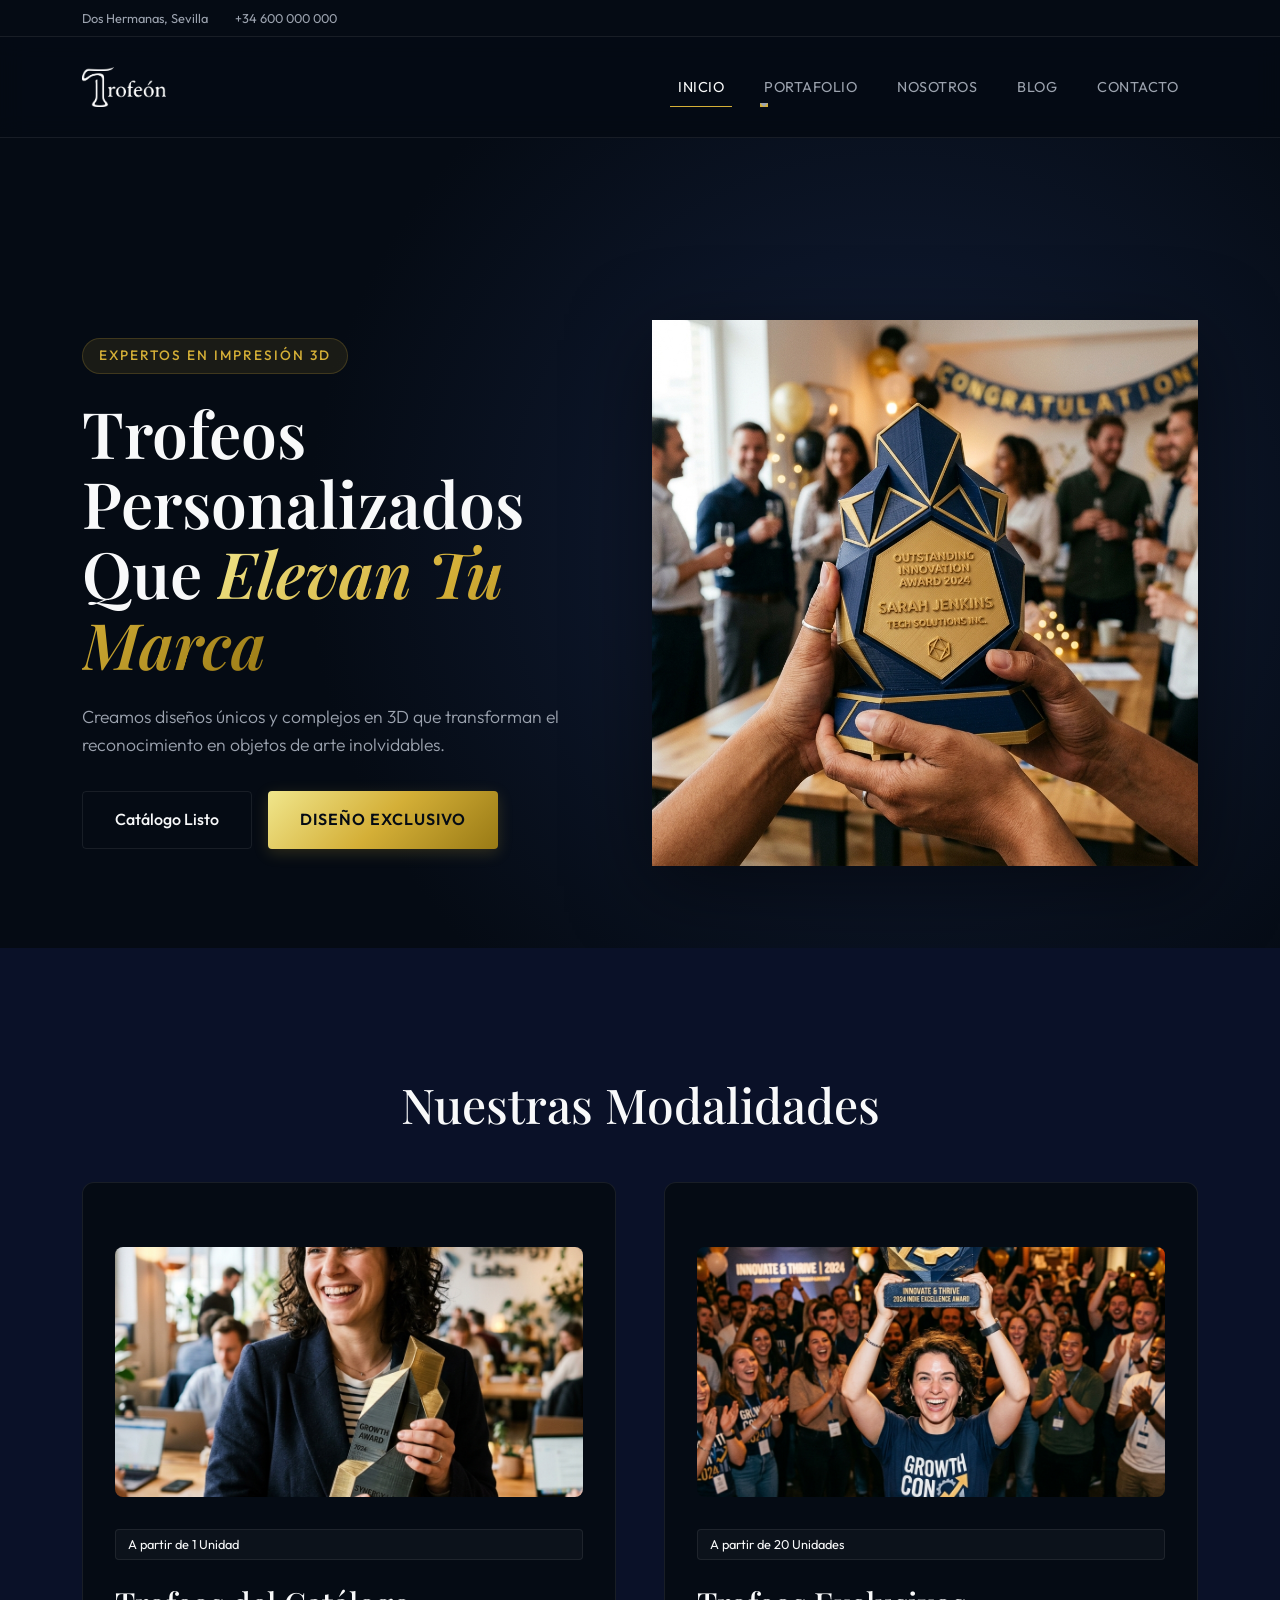
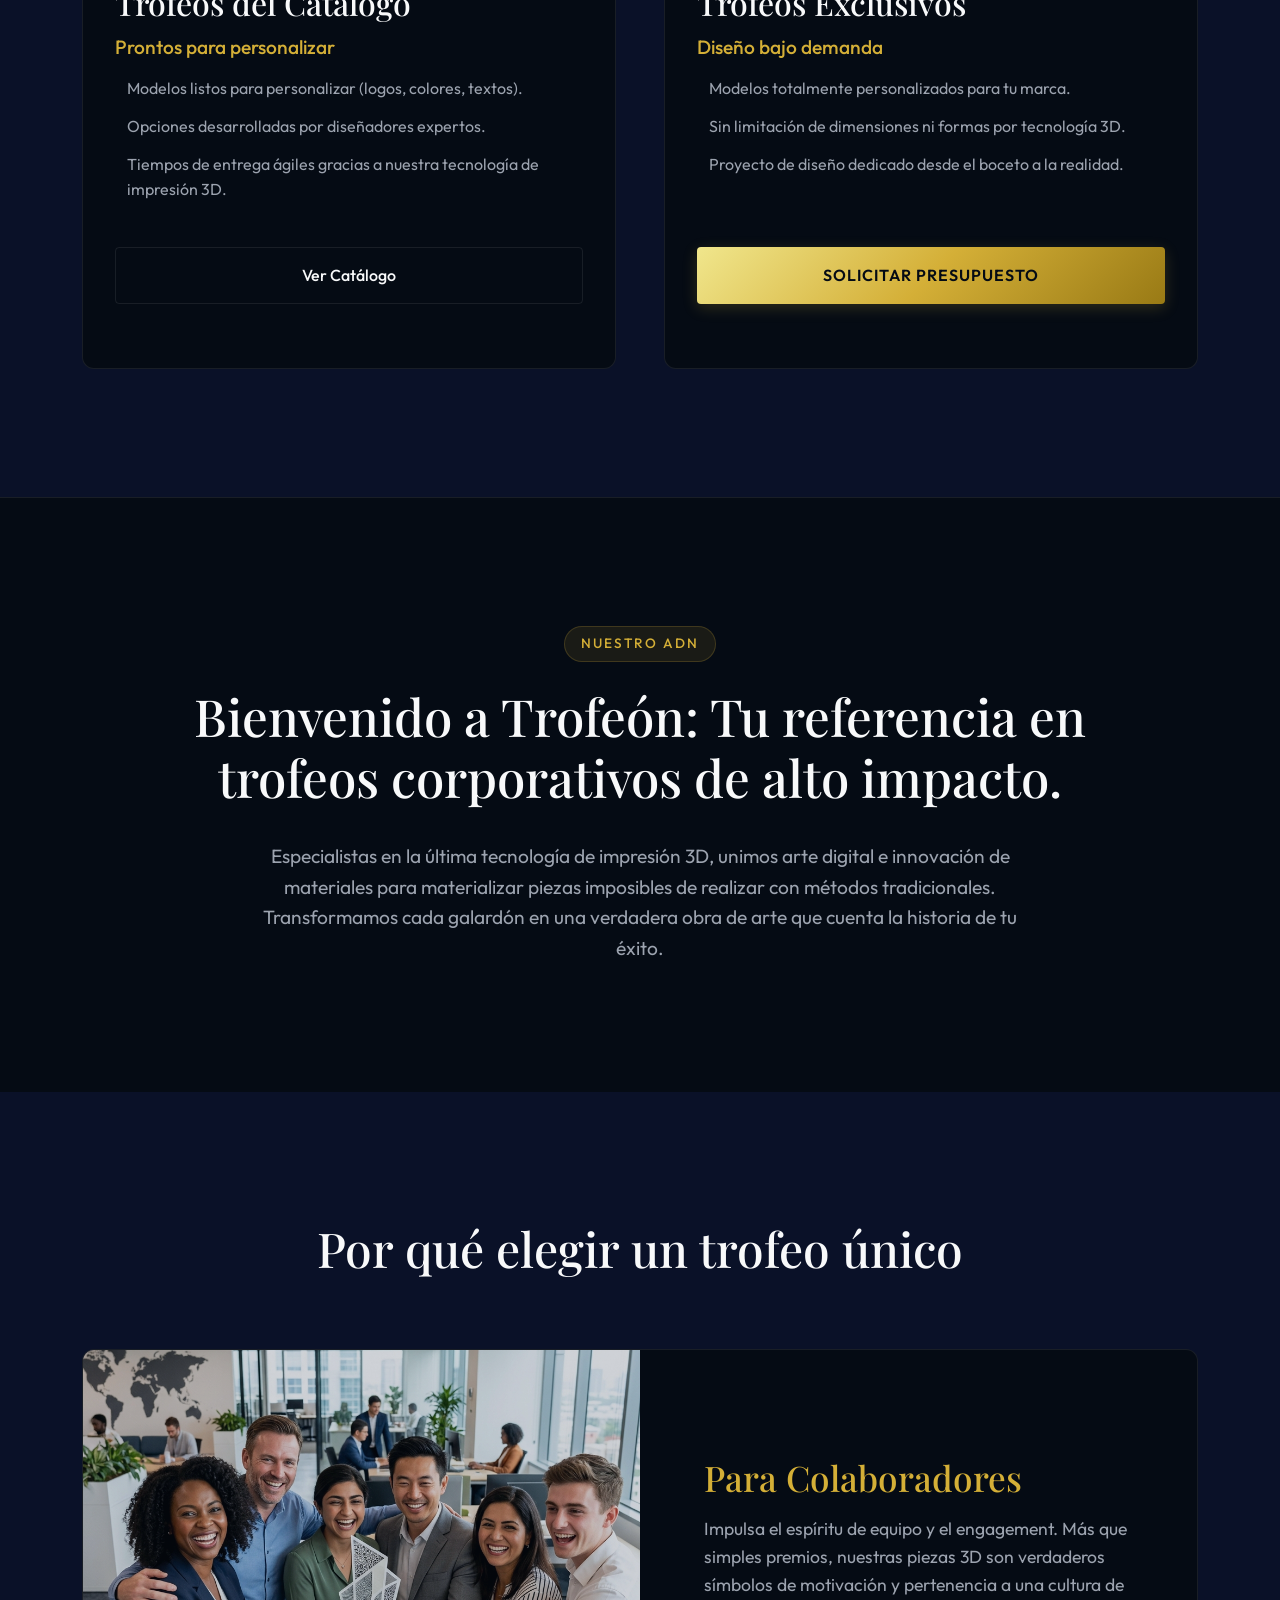
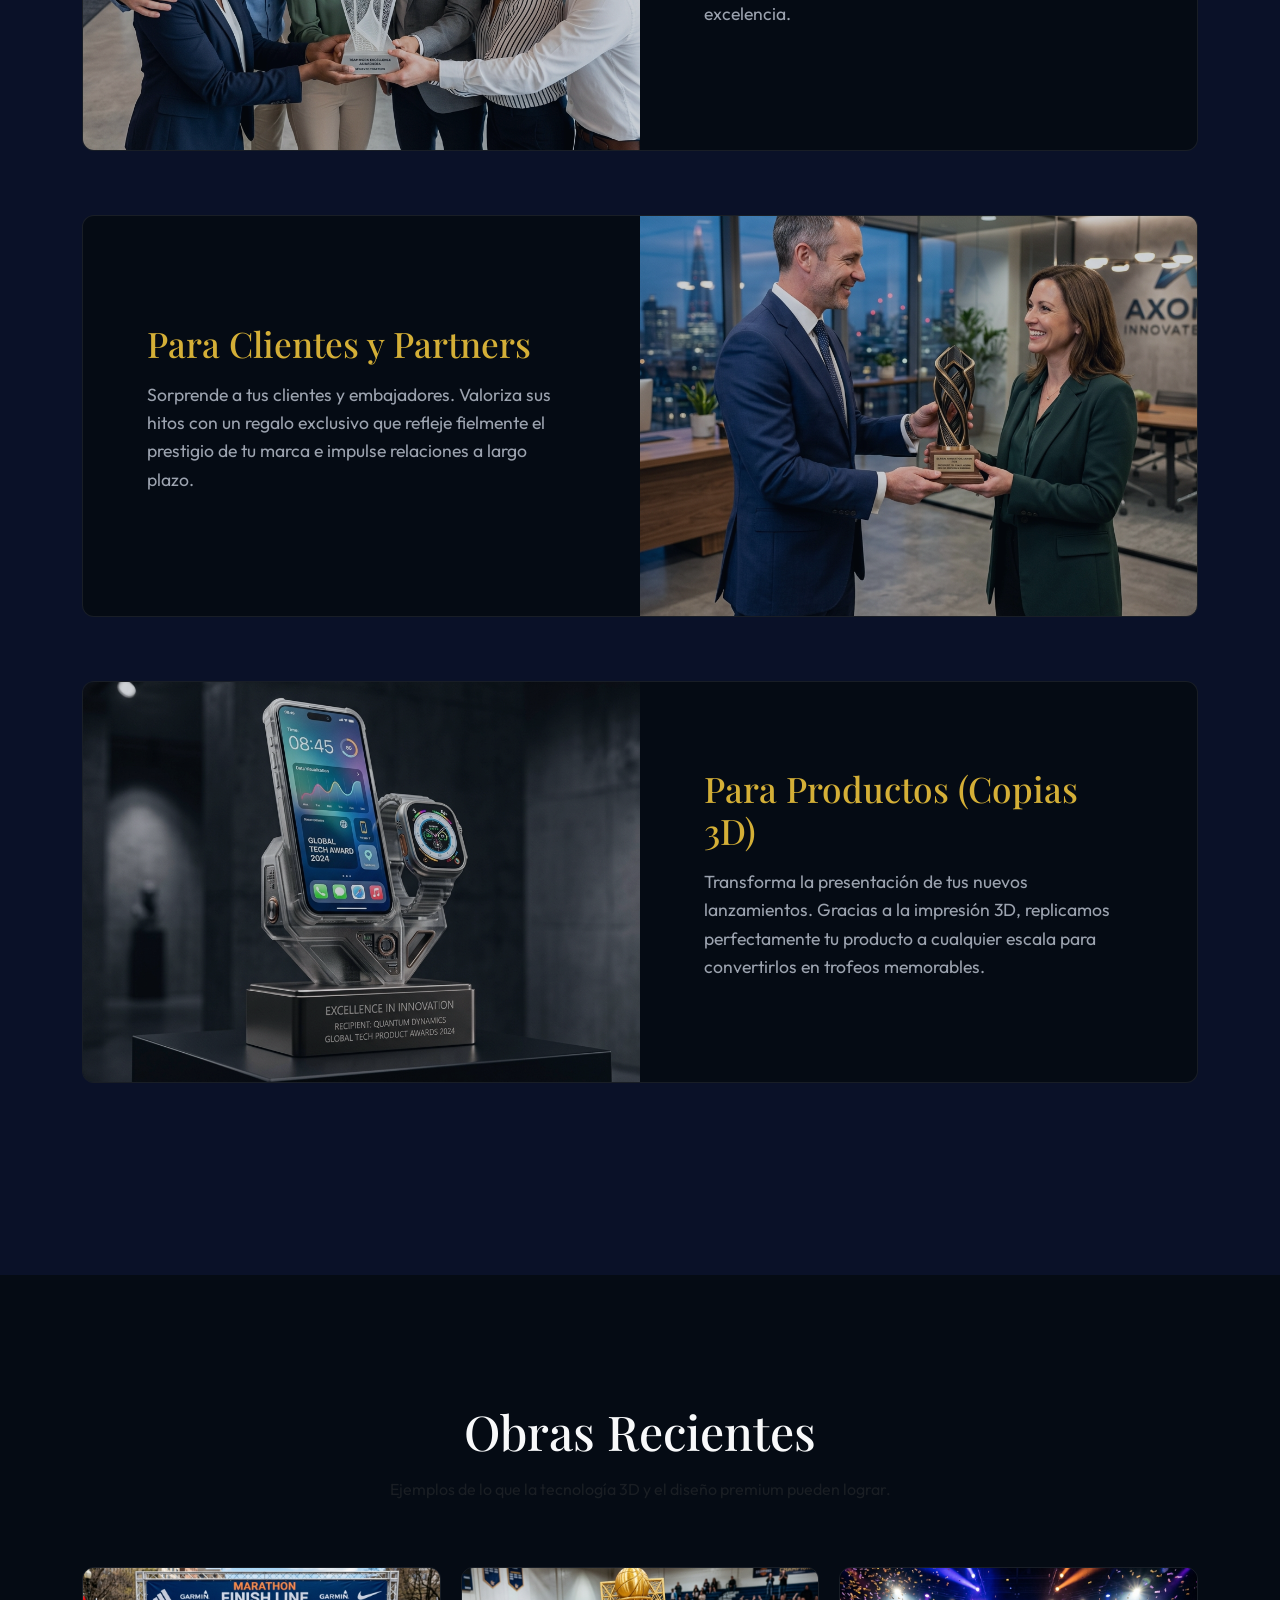
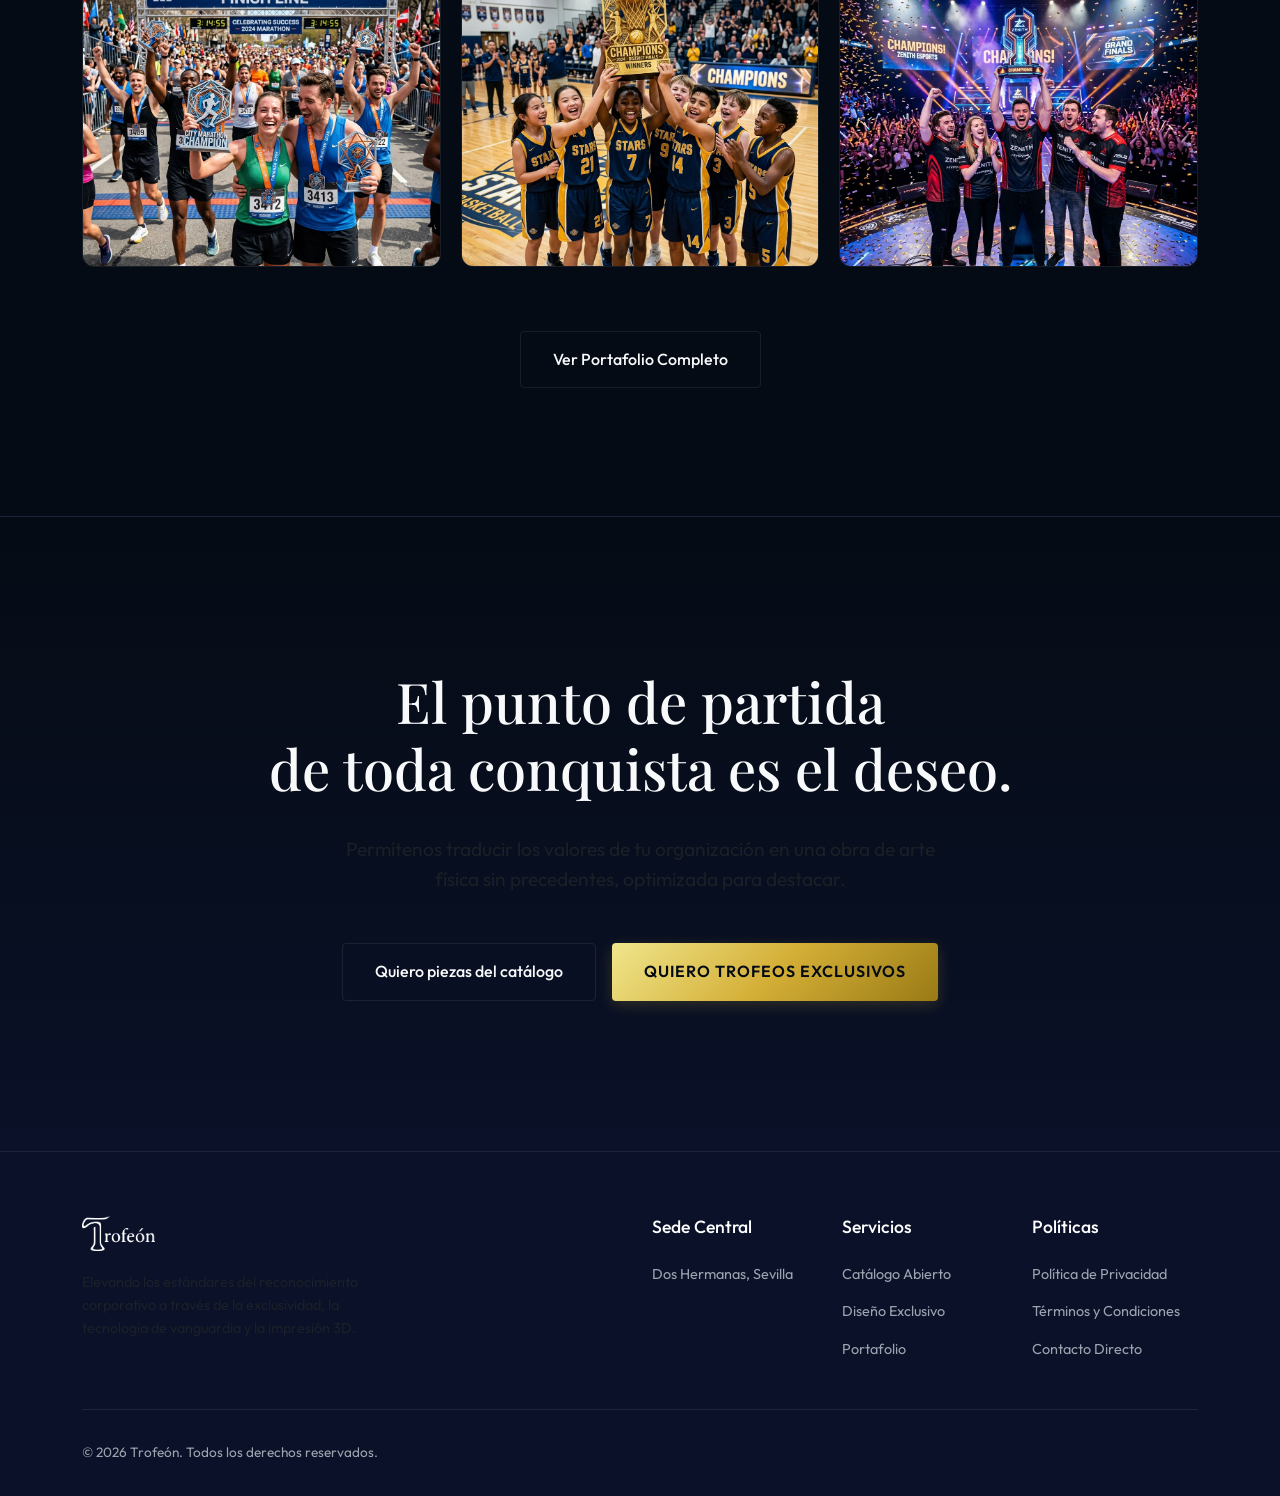
==== commit 597c6e99: "." ====
--- a/index.html
+++ b/index.html
@@ -1,260 +1,648 @@
 <!DOCTYPE html>
 <html lang="es">
-
 <head>
   <meta charset="utf-8">
   <meta content="width=device-width, initial-scale=1.0" name="viewport">
-  <title>Trofeón - Portafolio</title>
-  <meta name="description" content="">
-  <meta name="keywords" content="">
-
-  <!-- Favicons -->
-  <link href="assets/img/favicon.png" rel="icon">
-  <link href="assets/img/apple-touch-icon.png" rel="apple-touch-icon">
-
-  <!-- Fonts -->
-  <link href="https://fonts.googleapis.com" rel="preconnect">
-  <link href="https://fonts.gstatic.com" rel="preconnect" crossorigin>
-  <link href="https://fonts.googleapis.com/css2?family=Montserrat:wght@300;400;500;600;700&display=swap" rel="stylesheet">
-
-  <!-- Vendor CSS Files -->
+  <title>Trofeón - Diseño de Trofeos Premium e Impresión 3D</title>
+  <meta name="description" content="Trofeos personalizados premium e impresión 3D. Inmortaliza la marca, club o evento del cliente con piezas exclusivas y corporativas de alta gama.">
+  
+  <link href="assets/img/logo.png" rel="icon">
+  
+  <!-- Modern Typography -->
+  <link rel="preconnect" href="https://fonts.googleapis.com">
+  <link rel="preconnect" href="https://fonts.gstatic.com" crossorigin>
+  <link href="https://fonts.googleapis.com/css2?family=Outfit:wght@300;400;500;600;700&family=Playfair+Display:ital,wght@0,400;0,600;0,700;1,400&display=swap" rel="stylesheet">
+
+  <!-- Bootstrap CSS -->
   <link href="assets/vendor/bootstrap/css/bootstrap.min.css" rel="stylesheet">
   <link href="assets/vendor/bootstrap-icons/bootstrap-icons.css" rel="stylesheet">
-  <link href="assets/vendor/aos/aos.css" rel="stylesheet">
-  <link href="assets/vendor/glightbox/css/glightbox.min.css" rel="stylesheet">
-  <link href="assets/vendor/swiper/swiper-bundle.min.css" rel="stylesheet">
-
-  <!-- Main CSS File -->
-  <link href="assets/css/main.css" rel="stylesheet">
-  
+
   <style>
-    /* Sugerencias de estilo de Trofeón */
+    /* =========================================================================
+       DESIGN TOKENS & SYSTEM (TROFEÓN PREMIUM)
+       ========================================================================= */
+    :root {
+      --navy-900: #050B14;
+      --navy-800: #0A1128;
+      --navy-700: #131F3A;
+      
+      --gold-primary: #D4AF37;
+      --gold-hover: #E3C153;
+      --gold-gradient: linear-gradient(135deg, #F0E68C 0%, #D4AF37 50%, #997A15 100%);
+      
+      --text-main: #F8F9FA;
+      --text-muted: #9CA3AF;
+      
+      --glass-bg: rgba(255, 255, 255, 0.03);
+      --glass-border: rgba(255, 255, 255, 0.08);
+      
+      --transition-core: all 0.4s cubic-bezier(0.16, 1, 0.3, 1);
+      
+      --space-4: 4px; --space-8: 8px; --space-16: 16px; --space-24: 24px;
+      --space-32: 32px; --space-64: 64px; --space-128: 128px;
+    }
+
+    * { margin: 0; padding: 0; box-sizing: border-box; }
+
+    body {
+      font-family: 'Outfit', sans-serif;
+      background-color: var(--navy-900);
+      color: var(--text-main);
+      overflow-x: hidden;
+      line-height: 1.6;
+    }
+
+    h1, h2, h3, h4, .serif {
+      font-family: 'Playfair Display', serif;
+      color: var(--text-main);
+    }
+
+    ::selection { background: var(--gold-primary); color: var(--navy-900); }
+
+    /* =========================================================================
+       COMPONENTS
+       ========================================================================= */
+    .btn-premium {
+      background: var(--gold-gradient);
+      color: var(--navy-900);
+      font-weight: 600;
+      font-size: 1rem;
+      padding: 16px 32px;
+      border: none;
+      border-radius: 4px;
+      text-transform: uppercase;
+      letter-spacing: 1px;
+      transition: var(--transition-core);
+      display: inline-block;
+      text-decoration: none;
+      box-shadow: 0 4px 15px rgba(212, 175, 55, 0.2);
+    }
+    .btn-premium:hover {
+      transform: translateY(-3px);
+      box-shadow: 0 8px 25px rgba(212, 175, 55, 0.4);
+      color: var(--navy-900);
+    }
+
     .btn-ghost {
-      color: var(--heading-color);
       background: transparent;
-      border: 2px solid var(--heading-color);
-      border-radius: 0;
-      padding: 10px 30px;
-      font-weight: 600;
+      color: var(--text-main);
+      font-weight: 500;
+      font-size: 1rem;
+      padding: 15px 32px;
+      border: 1px solid var(--glass-border);
+      border-radius: 4px;
+      transition: var(--transition-core);
+      display: inline-block;
+      text-decoration: none;
+    }
+    .btn-ghost:hover {
+      background: var(--glass-bg);
+      border-color: var(--gold-primary);
+      color: var(--gold-primary);
+    }
+
+    /* =========================================================================
+       NAVIGATION
+       ========================================================================= */
+    .top-bar {
+      background-color: var(--navy-900);
+      border-bottom: 1px solid var(--glass-border);
+      padding: 8px 0;
+      font-size: 0.8rem;
+      color: var(--text-muted);
+    }
+    .top-bar a { color: var(--text-muted); text-decoration: none; transition: var(--transition-core); margin-left: 15px; }
+    .top-bar a:hover { color: var(--gold-primary); }
+
+    .navbar {
+      background-color: rgba(5, 11, 20, 0.85);
+      backdrop-filter: blur(12px);
+      -webkit-backdrop-filter: blur(12px);
+      border-bottom: 1px solid var(--glass-border);
+      padding: clamp(15px, 2vw, 25px) 0;
+    }
+    .navbar-brand img { max-height: 40px; filter: brightness(0) invert(1); }
+    .nav-link {
+      color: var(--text-muted) !important;
+      font-size: 0.9rem;
+      font-weight: 400;
+      letter-spacing: 0.5px;
       text-transform: uppercase;
-      transition: all 0.3s ease;
-      display: inline-block;
-    }
-    .btn-ghost:hover {
-      background: var(--heading-color);
-      color: var(--contrast-color);
-    }
-    
+      margin: 0 12px;
+      transition: var(--transition-core);
+      position: relative;
+    }
+    .nav-link::after {
+      content: '';
+      position: absolute;
+      width: 0%;
+      height: 1px;
+      bottom: 0;
+      left: 0;
+      background-color: var(--gold-primary);
+      transition: var(--transition-core);
+    }
+    .nav-link:hover, .nav-link.active { color: var(--text-main) !important; }
+    .nav-link:hover::after, .nav-link.active::after { width: 100%; }
+
+    /* =========================================================================
+       HERO SECTION
+       ========================================================================= */
     .hero-section {
-      background-color: #041E42;
-      color: white;
-      padding: 120px 0;
-      text-align: center;
-      position: relative;
-    }
-    .hero-section h1 {
-      color: white;
-      font-size: 3rem;
-      font-weight: 700;
-      margin-bottom: 20px;
-    }
-    .hero-section p {
-      font-size: 1.2rem;
-      color: rgba(255, 255, 255, 0.8);
-    }
-    
-    .feature-block {
-      padding: 80px 0;
+      min-height: 90vh;
       display: flex;
       align-items: center;
-    }
-    .feature-block.alt-bg {
-      background-color: var(--surface-color);
-    }
-    .feature-title {
-      font-size: 2.5rem;
+      position: relative;
+      background: radial-gradient(circle at 70% 50%, var(--navy-700) 0%, var(--navy-900) 60%);
+      padding-top: 100px;
+    }
+    .hero-badge {
+      display: inline-block;
+      padding: 6px 16px;
+      background: rgba(212, 175, 55, 0.1);
+      color: var(--gold-primary);
+      border: 1px solid rgba(212, 175, 55, 0.2);
+      border-radius: 100px;
+      font-size: 0.85rem;
+      font-weight: 500;
+      letter-spacing: 2px;
+      text-transform: uppercase;
+      margin-bottom: var(--space-24);
+    }
+    .hero-title {
+      font-size: clamp(3rem, 5vw, 4.5rem);
+      line-height: 1.1;
+      font-weight: 600;
+      margin-bottom: var(--space-24);
+    }
+    .hero-title span {
+      background: var(--gold-gradient);
+      -webkit-background-clip: text;
+      -webkit-text-fill-color: transparent;
+      font-style: italic;
+    }
+    .hero-subtitle {
+      font-size: 1.1rem;
+      color: var(--text-muted);
+      max-width: 500px;
+      margin-bottom: var(--space-32);
       font-weight: 300;
-      color: #6c757d;
-      text-transform: uppercase;
-      margin-bottom: 5px;
-    }
-    .feature-subtitle {
-      font-size: 1.8rem;
-      font-weight: 500;
-      color: #0077B6; /* Cerulean */
-      margin-bottom: 20px;
-    }
-    .feature-desc {
-      font-size: 1rem;
-      line-height: 1.8;
-      color: var(--default-color);
-    }
-    .img-placeholder {
-      background-color: #e9ecef;
+    }
+    .hero-img-container {
+      position: relative;
+      height: 550px;
       width: 100%;
-      min-height: 400px;
+      display: flex;
+      justify-content: center;
+      align-items: center;
+      animation: float 6s ease-in-out infinite;
+    }
+    .hero-img {
+      max-width: 100%;
+      max-height: 100%;
+      object-fit: contain;
+      filter: drop-shadow(0 20px 40px rgba(0,0,0,0.5));
+    }
+    .glow-circle {
+      position: absolute;
+      width: 400px;
+      height: 400px;
+      background: var(--gold-primary);
+      border-radius: 50%;
+      filter: blur(120px);
+      opacity: 0.15;
+      z-index: -1;
+    }
+    @keyframes float {
+      0% { transform: translateY(0px); }
+      50% { transform: translateY(-15px); }
+      100% { transform: translateY(0px); }
+    }
+
+    /* =========================================================================
+       MODALIDADES (CATALOGO VS EXCLUSIVOS)
+       ========================================================================= */
+    .services-split {
+      padding: var(--space-128) 0;
+      background: var(--navy-800);
+      position: relative;
+    }
+    .service-card {
+      background: var(--navy-900);
+      border: 1px solid var(--glass-border);
+      border-radius: 12px;
+      padding: var(--space-64) var(--space-32);
+      height: 100%;
+      display: flex;
+      flex-direction: column;
+      transition: var(--transition-core);
+      overflow: hidden;
+      position: relative;
+    }
+    .service-card:hover {
+      transform: translateY(-10px);
+      border-color: rgba(212, 175, 55, 0.4);
+      box-shadow: 0 20px 40px rgba(0,0,0,0.4);
+    }
+    .service-card-img {
+      width: 100%;
+      height: 250px;
+      object-fit: cover;
+      border-radius: 8px;
+      margin-bottom: var(--space-32);
+      transition: var(--transition-core);
+    }
+    .service-card:hover .service-card-img {
+      transform: scale(1.03);
+    }
+    .service-card h3 { font-size: 2rem; margin-bottom: var(--space-16); }
+    .service-badge {
+      display: inline-block;
+      padding: 4px 12px;
+      background: var(--glass-bg);
+      border: 1px solid var(--glass-border);
+      color: var(--text-main);
+      font-size: 0.8rem;
+      border-radius: 4px;
+      margin-bottom: var(--space-24);
+    }
+    .service-list {
+      list-style: none;
+      padding: 0;
+      margin-bottom: var(--space-32);
+      flex-grow: 1;
+    }
+    .service-list li {
+      margin-bottom: 12px;
+      color: var(--text-muted);
+      display: flex;
+      align-items: center;
+    }
+    .service-list li i {
+      color: var(--gold-primary);
+      margin-right: 12px;
+      font-size: 1.2rem;
+    }
+
+    /* =========================================================================
+       QUEM SOMOS / VALUE PROPOSITION
+       ========================================================================= */
+    .about-section {
+      padding: var(--space-128) 0;
+      text-align: center;
+      background: var(--navy-900);
+      border-top: 1px solid var(--glass-border);
+    }
+    .about-heading {
+      font-size: clamp(2rem, 4vw, 3.5rem);
+      max-width: 900px;
+      margin: 0 auto var(--space-32) auto;
+      line-height: 1.2;
+    }
+    .about-text {
+      color: var(--text-muted);
+      font-size: 1.2rem;
+      max-width: 800px;
+      margin: 0 auto;
+    }
+
+    /* =========================================================================
+       BENEFICIOS / PILARES
+       ========================================================================= */
+    .benefits-section {
+      padding: var(--space-128) 0;
+      background: var(--navy-800);
+    }
+    .benefit-row {
+      display: flex;
+      align-items: center;
+      margin-bottom: var(--space-64);
+      background: var(--navy-900);
+      border: 1px solid var(--glass-border);
+      border-radius: 12px;
+      overflow: hidden;
+    }
+    .benefit-row.reverse { flex-direction: row-reverse; }
+    .benefit-img {
+      width: 50%;
+      height: 400px;
+      background: var(--navy-700);
       display: flex;
       align-items: center;
       justify-content: center;
     }
-    
-    .black-footer {
-      background-color: #000 !important;
-      color: white !important;
-      padding: 80px 0;
+    .benefit-img img {
+      width: 100%;
+      height: 100%;
+      object-fit: cover;
+      opacity: 0.8;
+    }
+    .benefit-content {
+      width: 50%;
+      padding: var(--space-64);
+    }
+    @media (max-width: 991px) {
+      .benefit-row, .benefit-row.reverse { flex-direction: column; }
+      .benefit-img, .benefit-content { width: 100%; }
+      .benefit-img { height: 300px; }
+      .benefit-content { padding: var(--space-32); }
+    }
+
+    /* =========================================================================
+       PORTFOLIO & SOCIAL PROOF
+       ========================================================================= */
+    .portfolio-section {
+      padding: var(--space-128) 0;
+      background: var(--navy-900);
       text-align: center;
     }
-    .black-footer h2 {
-      color: white;
-      font-size: 3rem;
-      font-weight: 700;
-      margin-bottom: 40px;
-    }
-    .black-footer .btn-white {
-      background: white;
-      color: black;
-      border-radius: 0;
-      padding: 15px 40px;
-      font-weight: 700;
-      text-transform: uppercase;
-    }
-    .header.dark-header {
-      --background-color: #041E42;
-      --nav-color: #ffffff;
-      --heading-color: #ffffff;
-    }
-    .header.dark-header .btn-getstarted {
-      color: #ffffff !important;
-      border-color: #ffffff !important;
-    }
-    .header.dark-header .btn-getstarted:hover {
-      background-color: #ffffff !important;
-      color: #041E42 !important;
+    .portfolio-grid {
+      display: grid;
+      grid-template-columns: repeat(auto-fit, minmax(300px, 1fr));
+      gap: 20px;
+      margin-top: var(--space-64);
+      margin-bottom: var(--space-64);
+    }
+    .portfolio-item {
+      position: relative;
+      height: 300px;
+      border-radius: 12px;
+      overflow: hidden;
+      border: 1px solid var(--glass-border);
+      cursor: pointer;
+    }
+    .portfolio-item img {
+      width: 100%;
+      height: 100%;
+      object-fit: cover;
+      transition: transform 0.5s;
+    }
+    .portfolio-item:hover img { transform: scale(1.05); }
+
+    /* =========================================================================
+       BOTTOM CTA
+       ========================================================================= */
+    .cta-final {
+      padding: 150px 0;
+      text-align: center;
+      background: linear-gradient(0deg, var(--navy-800) 0%, var(--navy-900) 100%);
+      border-top: 1px solid var(--glass-border);
+    }
+    .cta-title { font-size: 3.5rem; margin-bottom: var(--space-32); }
+
+    /* =========================================================================
+       FOOTER
+       ========================================================================= */
+    .footer {
+      background: var(--navy-800);
+      padding: var(--space-64) 0 var(--space-32);
+      border-top: 1px solid var(--glass-border);
+    }
+    .footer-col h5 { color: white; font-size: 1.1rem; margin-bottom: var(--space-24); font-weight: 500; }
+    .footer-col ul { list-style: none; padding: 0; }
+    .footer-col ul li { margin-bottom: 12px; }
+    .footer-col a { color: var(--text-muted); text-decoration: none; transition: var(--transition-core); font-size: 0.9rem; }
+    .footer-col a:hover { color: var(--gold-primary); }
+    .footer-bottom {
+      border-top: 1px solid var(--glass-border);
+      padding-top: var(--space-32);
+      margin-top: var(--space-32);
+      text-align: center;
+      color: var(--text-muted);
+      font-size: 0.85rem;
     }
   </style>
 </head>
 
-<body class="trofeon-page">
-
-  <header id="header" class="header dark-header d-flex align-items-center sticky-top">
-    <div class="container-fluid container-xl position-relative d-flex align-items-center">
-
-      <a href="#hero" class="logo d-flex align-items-center me-auto">
-        <!-- Logo Image -->
-        <img src="assets/img/logo.png" alt="Trofeón Logo" style="max-height: 40px;">
-        <!-- <h1 class="sitename">Trofeón</h1> -->
+<body>
+
+  <!-- Top Bar -->
+  <div class="top-bar d-none d-lg-block">
+    <div class="container d-flex justify-content-between">
+      <div>
+        <span><i class="bi bi-geo-alt text-warning"></i> Dos Hermanas, Sevilla</span>
+        <span class="ms-4"><i class="bi bi-telephone text-warning"></i> +34 600 000 000</span>
+      </div>
+      <div>
+        <a href="#"><i class="bi bi-instagram"></i></a>
+        <a href="#"><i class="bi bi-linkedin"></i></a>
+        <a href="#"><i class="bi bi-facebook"></i></a>
+      </div>
+    </div>
+  </div>
+
+  <!-- Navbar -->
+  <nav class="navbar navbar-expand-lg sticky-top navbar-dark">
+    <div class="container">
+      <a class="navbar-brand" href="index.html">
+        <img src="assets/img/logo.png" alt="Trofeón Logo">
       </a>
-
-      <nav id="navmenu" class="navmenu">
-        <ul>
-          <li><a href="#hero" class="active">Inicio</a></li>
-          <li><a href="#trofeus">Trofeos</a></li>
-          <li><a href="#projetos">Proyectos</a></li>
-          <li><a href="portfolio.html">Portafolio</a></li>
-          <li><a href="#contato">Contacto</a></li>
+      <button class="navbar-toggler border-0" type="button" data-bs-toggle="collapse" data-bs-target="#navbarNav">
+        <span class="navbar-toggler-icon"></span>
+      </button>
+      <div class="collapse navbar-collapse justify-content-end" id="navbarNav">
+        <ul class="navbar-nav align-items-center">
+          <li class="nav-item"><a class="nav-link active" href="index.html">Inicio</a></li>
+          <li class="nav-item dropdown">
+            <a class="nav-link dropdown-toggle" href="#" id="portfolioDropdown" role="button" data-bs-toggle="dropdown">Portafolio</a>
+            <ul class="dropdown-menu dropdown-menu-dark">
+              <li><a class="dropdown-item" href="portfolio.html">Trofeos Exclusivos</a></li>
+              <li><a class="dropdown-item" href="catalogo.html">Catálogo Trofeón</a></li>
+            </ul>
+          </li>
+          <li class="nav-item"><a class="nav-link" href="quienes-somos.html">Nosotros</a></li>
+          <li class="nav-item"><a class="nav-link" href="blog.html">Blog</a></li>
+          <li class="nav-item"><a class="nav-link" href="contacto.html">Contacto</a></li>
         </ul>
-        <i class="mobile-nav-toggle d-xl-none bi bi-list"></i>
-      </nav>
-
-      <a class="btn-getstarted" href="#contato">¡Solicitar presupuesto!</a>
-
-    </div>
-  </header>
-
-  <main class="main">
-
-    <!-- Hero Section -->
-    <section id="hero" class="hero-section">
-      <div class="container" data-aos="fade-up">
-        <h1>Cómo Trofeón<br>crea sus trofeos</h1>
-        <p>Trofeos personalizados, creativos e institucionales.</p>
-        <a href="portfolio.html" class="btn-ghost mt-4" style="color:white; border-color:white;">Ver portafolio</a>
-      </div>
-    </section>
-
-    <!-- Block 1 -->
-    <section id="trofeus" class="feature-block">
-      <div class="container">
-        <div class="row align-items-center">
-          <div class="col-lg-6" data-aos="fade-right">
-            <h2 class="feature-title">TROFEOS</h2>
-            <h3 class="feature-subtitle">para comprometer a tus colaboradores</h3>
-            <p class="feature-desc">Impulsa el espíritu de equipo y el compromiso de tus colaboradores con los trofeos personalizados de Trofeón. Cada pieza es un símbolo de reconocimiento que refleja la dedicación y el éxito. Más que trofeos, nuestras piezas son símbolos de motivación.</p>
+      </div>
+    </div>
+  </nav>
+
+  <!-- Hero Section -->
+  <section class="hero-section">
+    <div class="container">
+      <div class="row align-items-center">
+        <div class="col-lg-6 hero-left">
+          <div class="hero-badge">Expertos en Impresión 3D</div>
+          <h1 class="hero-title serif">Trofeos Personalizados Que <span>Elevan Tu Marca</span></h1>
+          <p class="hero-subtitle">Creamos diseños únicos y complejos en 3D que transforman el reconocimiento en objetos de arte inolvidables.</p>
+          <div class="d-flex flex-column flex-sm-row gap-3">
+            <a href="catalogo.html" class="btn-ghost">Catálogo Listo</a>
+            <a href="presupuesto.html" class="btn-premium">Diseño Exclusivo</a>
           </div>
-          <div class="col-lg-6 mt-4 mt-lg-0" data-aos="fade-left">
-            <div class="img-placeholder">
-              <span class="text-muted">Imagen 1</span>
-            </div>
+        </div>
+        <div class="col-lg-6 mt-5 mt-lg-0">
+          <div class="hero-img-container">
+            <div class="glow-circle"></div>
+            <!-- Dynamic 3D Trophy Image Generated -->
+            <img src="assets/img/hero-trophy.png" alt="Trofeo Premium en 3D" class="hero-img">
           </div>
         </div>
       </div>
-    </section>
-
-    <!-- Block 2 -->
-    <section class="feature-block alt-bg">
-      <div class="container">
-        <div class="row align-items-center">
-          <div class="col-lg-6 order-lg-2" data-aos="fade-left">
-            <h2 class="feature-title">TROFEOS</h2>
-            <h3 class="feature-subtitle">para encantar a tus clientes</h3>
-            <p class="feature-desc">Sorprende a tus clientes con trofeos personalizados de Trofeón. Creamos piezas exclusivas que expresan tu gratitud y refuerzan la conexión con tu empresa. Valora a tus clientes con un regalo, que es un gesto de aprecio y un reflejo de tu marca.</p>
+    </div>
+  </section>
+
+  <!-- Modalidades / Servicios -->
+  <section class="services-split">
+    <div class="container">
+      <h2 class="text-center serif mb-5" style="font-size: 3rem;">Nuestras Modalidades</h2>
+      <div class="row g-5">
+        <!-- Catálogo -->
+        <div class="col-lg-6">
+          <div class="service-card">
+            <img src="assets/img/catalog-trophy.png" alt="Trofeos de Catálogo" class="service-card-img">
+            <div class="service-badge">A partir de 1 Unidad</div>
+            <h3 class="serif">Trofeos del Catálogo<br><span style="font-size: 1.2rem; color: var(--gold-primary); font-family: 'Outfit';">Prontos para personalizar</span></h3>
+            <ul class="service-list">
+              <li><i class="bi bi-check-circle-fill"></i> Modelos listos para personalizar (logos, colores, textos).</li>
+              <li><i class="bi bi-check-circle-fill"></i> Opciones desarrolladas por diseñadores expertos.</li>
+              <li><i class="bi bi-check-circle-fill"></i> Tiempos de entrega ágiles gracias a nuestra tecnología de impresión 3D.</li>
+            </ul>
+            <a href="catalogo.html" class="btn-ghost text-center mt-auto">Ver Catálogo</a>
           </div>
-          <div class="col-lg-6 order-lg-1 mt-4 mt-lg-0" data-aos="fade-right">
-            <div class="img-placeholder">
-              <span class="text-muted">Imagen 2</span>
-            </div>
+        </div>
+        <!-- Exclusivos -->
+        <div class="col-lg-6">
+          <div class="service-card">
+            <img src="assets/img/custom-trophy.png" alt="Trofeos Exclusivos" class="service-card-img">
+            <div class="service-badge">A partir de 20 Unidades</div>
+            <h3 class="serif">Trofeos Exclusivos<br><span style="font-size: 1.2rem; color: var(--gold-primary); font-family: 'Outfit';">Diseño bajo demanda</span></h3>
+            <ul class="service-list">
+              <li><i class="bi bi-check-circle-fill"></i> Modelos totalmente personalizados para tu marca.</li>
+              <li><i class="bi bi-check-circle-fill"></i> Sin limitación de dimensiones ni formas por tecnología 3D.</li>
+              <li><i class="bi bi-check-circle-fill"></i> Proyecto de diseño dedicado desde el boceto a la realidad.</li>
+            </ul>
+            <a href="presupuesto.html" class="btn-premium text-center mt-auto">Solicitar Presupuesto</a>
           </div>
         </div>
       </div>
-    </section>
-
-    <!-- Projects Section -->
-    <section id="projetos" class="section text-center">
-      <div class="container" data-aos="fade-up">
-        <h2 class="feature-title">NUESTROS ÚLTIMOS PROYECTOS</h2>
-        <h3 class="feature-subtitle">Nuestro portafolio habla mejor que las palabras</h3>
-        <div class="my-5">
-           <a href="portfolio.html" class="btn-ghost">Portafolio completo</a>
-        </div>
-      </div>
-    </section>
-
-    <!-- Footer Pre -->
-    <section id="contato" class="black-footer">
-      <div class="container" data-aos="fade-up">
-        <p style="font-size: 1.2rem; margin-bottom: 10px;">El punto de partida de toda conquista es el deseo</p>
-        <h2>¡VAMOS A COMENZAR NUESTRA ASOCIACIÓN HOY!</h2>
-        <a href="#contato" class="btn btn-white">Quiero trofeos del catálogo</a>
-      </div>
-    </section>
-
-  </main>
-
-  <footer id="footer" class="footer" style="--background-color: #000; --default-color:#fff;">
-    <div class="container copyright text-center py-4">
-      <p>© <span>Copyright</span> <strong class="px-1 sitename">Trofeón</strong> <span>Todos los derechos reservados</span></p>
+    </div>
+  </section>
+
+  <!-- Quem Somos (Propuesta de Valor) -->
+  <section class="about-section">
+    <div class="container">
+      <div class="hero-badge mb-4">Nuestro ADN</div>
+      <h2 class="about-heading serif">Bienvenido a Trofeón: Tu referencia en trofeos corporativos de alto impacto.</h2>
+      <p class="about-text">Especialistas en la última tecnología de impresión 3D, unimos arte digital e innovación de materiales para materializar piezas imposibles de realizar con métodos tradicionales. Transformamos cada galardón en una verdadera obra de arte que cuenta la historia de tu éxito.</p>
+    </div>
+  </section>
+
+  <!-- Beneficios / 3 Pilares -->
+  <section class="benefits-section">
+    <div class="container">
+      <h2 class="text-center serif mb-5 pb-4" style="font-size: 3rem;">Por qué elegir un trofeo único</h2>
+      
+      <!-- Para Colaboradores -->
+      <div class="benefit-row">
+        <div class="benefit-img">
+          <img src="assets/img/collab_trophy.png" alt="Trofeos para Colaboradores">
+        </div>
+        <div class="benefit-content">
+          <h3 class="serif mb-3" style="font-size: 2.2rem; color: var(--gold-primary);">Para Colaboradores</h3>
+          <p style="color: var(--text-muted); font-size: 1.1rem;">Impulsa el espíritu de equipo y el engagement. Más que simples premios, nuestras piezas 3D son verdaderos símbolos de motivación y pertenencia a una cultura de excelencia.</p>
+        </div>
+      </div>
+
+      <!-- Para Clientes -->
+      <div class="benefit-row reverse">
+        <div class="benefit-img">
+          <img src="assets/img/clients_trophy.png" alt="Trofeos para Clientes">
+        </div>
+        <div class="benefit-content">
+          <h3 class="serif mb-3" style="font-size: 2.2rem; color: var(--gold-primary);">Para Clientes y Partners</h3>
+          <p style="color: var(--text-muted); font-size: 1.1rem;">Sorprende a tus clientes y embajadores. Valoriza sus hitos con un regalo exclusivo que refleje fielmente el prestigio de tu marca e impulse relaciones a largo plazo.</p>
+        </div>
+      </div>
+
+      <!-- Para Productos -->
+      <div class="benefit-row">
+        <div class="benefit-img">
+          <img src="assets/img/products_trophy.png" alt="Reproducción de Productos en 3D">
+        </div>
+        <div class="benefit-content">
+          <h3 class="serif mb-3" style="font-size: 2.2rem; color: var(--gold-primary);">Para Productos (Copias 3D)</h3>
+          <p style="color: var(--text-muted); font-size: 1.1rem;">Transforma la presentación de tus nuevos lanzamientos. Gracias a la impresión 3D, replicamos perfectamente tu producto a cualquier escala para convertirlos en trofeos memorables.</p>
+        </div>
+      </div>
+
+    </div>
+  </section>
+
+  <!-- Portfolio -->
+  <section class="portfolio-section">
+    <div class="container">
+      <h2 class="serif mb-3" style="font-size: 3rem;">Obras Recientes</h2>
+      <p class="text-muted mb-4">Ejemplos de lo que la tecnología 3D y el diseño premium pueden lograr.</p>
+      
+      <div class="portfolio-grid">
+        <div class="portfolio-item">
+          <img src="assets/img/marathon_medals.png" alt="Proyecto 1: Maratón">
+        </div>
+        <div class="portfolio-item">
+          <img src="assets/img/kids_basketball_trophy.png" alt="Proyecto 2: Baloncesto Infantil">
+        </div>
+        <div class="portfolio-item">
+          <img src="assets/img/esports_trophy.png" alt="Proyecto 3: E-Sports">
+        </div>
+      </div>
+      
+      <a href="portfolio.html" class="btn-ghost">Ver Portafolio Completo</a>
+    </div>
+  </section>
+
+  <!-- Bottom CTA -->
+  <section class="cta-final">
+    <div class="container">
+      <h2 class="cta-title serif">El punto de partida<br>de toda conquista es el deseo.</h2>
+      <p class="mb-5 text-muted mx-auto" style="max-width: 600px; font-size: 1.2rem;">Permítenos traducir los valores de tu organización en una obra de arte física sin precedentes, optimizada para destacar.</p>
+      <div class="d-flex justify-content-center gap-3 flex-wrap">
+        <a href="catalogo.html" class="btn-ghost">Quiero piezas del catálogo</a>
+        <a href="presupuesto.html" class="btn-premium">Quiero trofeos exclusivos</a>
+      </div>
+    </div>
+  </section>
+
+  <!-- Footer -->
+  <footer class="footer">
+    <div class="container">
+      <div class="row g-4">
+        <div class="col-lg-4 pe-lg-5">
+          <img src="assets/img/logo.png" alt="Trofeón Logo" style="height: 35px; filter: brightness(0) invert(1); margin-bottom: 20px;">
+          <p class="text-muted" style="font-size: 0.9rem;">Elevando los estándares del reconocimiento corporativo a través de la exclusividad, la tecnología de vanguardia y la impresión 3D.</p>
+        </div>
+        <div class="col-lg-2 offset-lg-2 footer-col">
+          <h5>Sede Central</h5>
+          <ul>
+            <li><a href="#"><i class="bi bi-geo-alt"></i> Dos Hermanas, Sevilla</a></li>
+          </ul>
+        </div>
+        <div class="col-lg-2 footer-col">
+          <h5>Servicios</h5>
+          <ul>
+            <li><a href="catalogo.html">Catálogo Abierto</a></li>
+            <li><a href="presupuesto.html">Diseño Exclusivo</a></li>
+            <li><a href="portfolio.html">Portafolio</a></li>
+          </ul>
+        </div>
+        <div class="col-lg-2 footer-col">
+          <h5>Políticas</h5>
+          <ul>
+            <li><a href="#">Política de Privacidad</a></li>
+            <li><a href="#">Términos y Condiciones</a></li>
+            <li><a href="contacto.html">Contacto Directo</a></li>
+          </ul>
+        </div>
+      </div>
+      <div class="footer-bottom d-flex justify-content-between align-items-center">
+        <p class="mb-0">&copy; 2026 Trofeón. Todos los derechos reservados.</p>
+        <a href="#" class="text-muted text-decoration-none" style="font-size: 1.5rem;"><i class="bi bi-arrow-up-circle"></i></a>
+      </div>
     </div>
   </footer>
 
-  <!-- Scroll Top -->
-  <a href="#" id="scroll-top" class="scroll-top d-flex align-items-center justify-content-center"><i class="bi bi-arrow-up-short"></i></a>
-
-  <!-- Preloader -->
-  <div id="preloader"></div>
-
-  <!-- Vendor JS Files -->
+  <!-- Bootstrap JS -->
   <script src="assets/vendor/bootstrap/js/bootstrap.bundle.min.js"></script>
-  <script src="assets/vendor/php-email-form/validate.js"></script>
-  <script src="assets/vendor/aos/aos.js"></script>
-  <script src="assets/vendor/glightbox/js/glightbox.min.js"></script>
-  <script src="assets/vendor/swiper/swiper-bundle.min.js"></script>
-  <script src="assets/vendor/waypoints/noframework.waypoints.js"></script>
-  <script src="assets/vendor/imagesloaded/imagesloaded.pkgd.min.js"></script>
-  <script src="assets/vendor/isotope-layout/isotope.pkgd.min.js"></script>
-
-  <!-- Main JS File -->
-  <script src="assets/js/main.js"></script>
 
 </body>
-
 </html>
